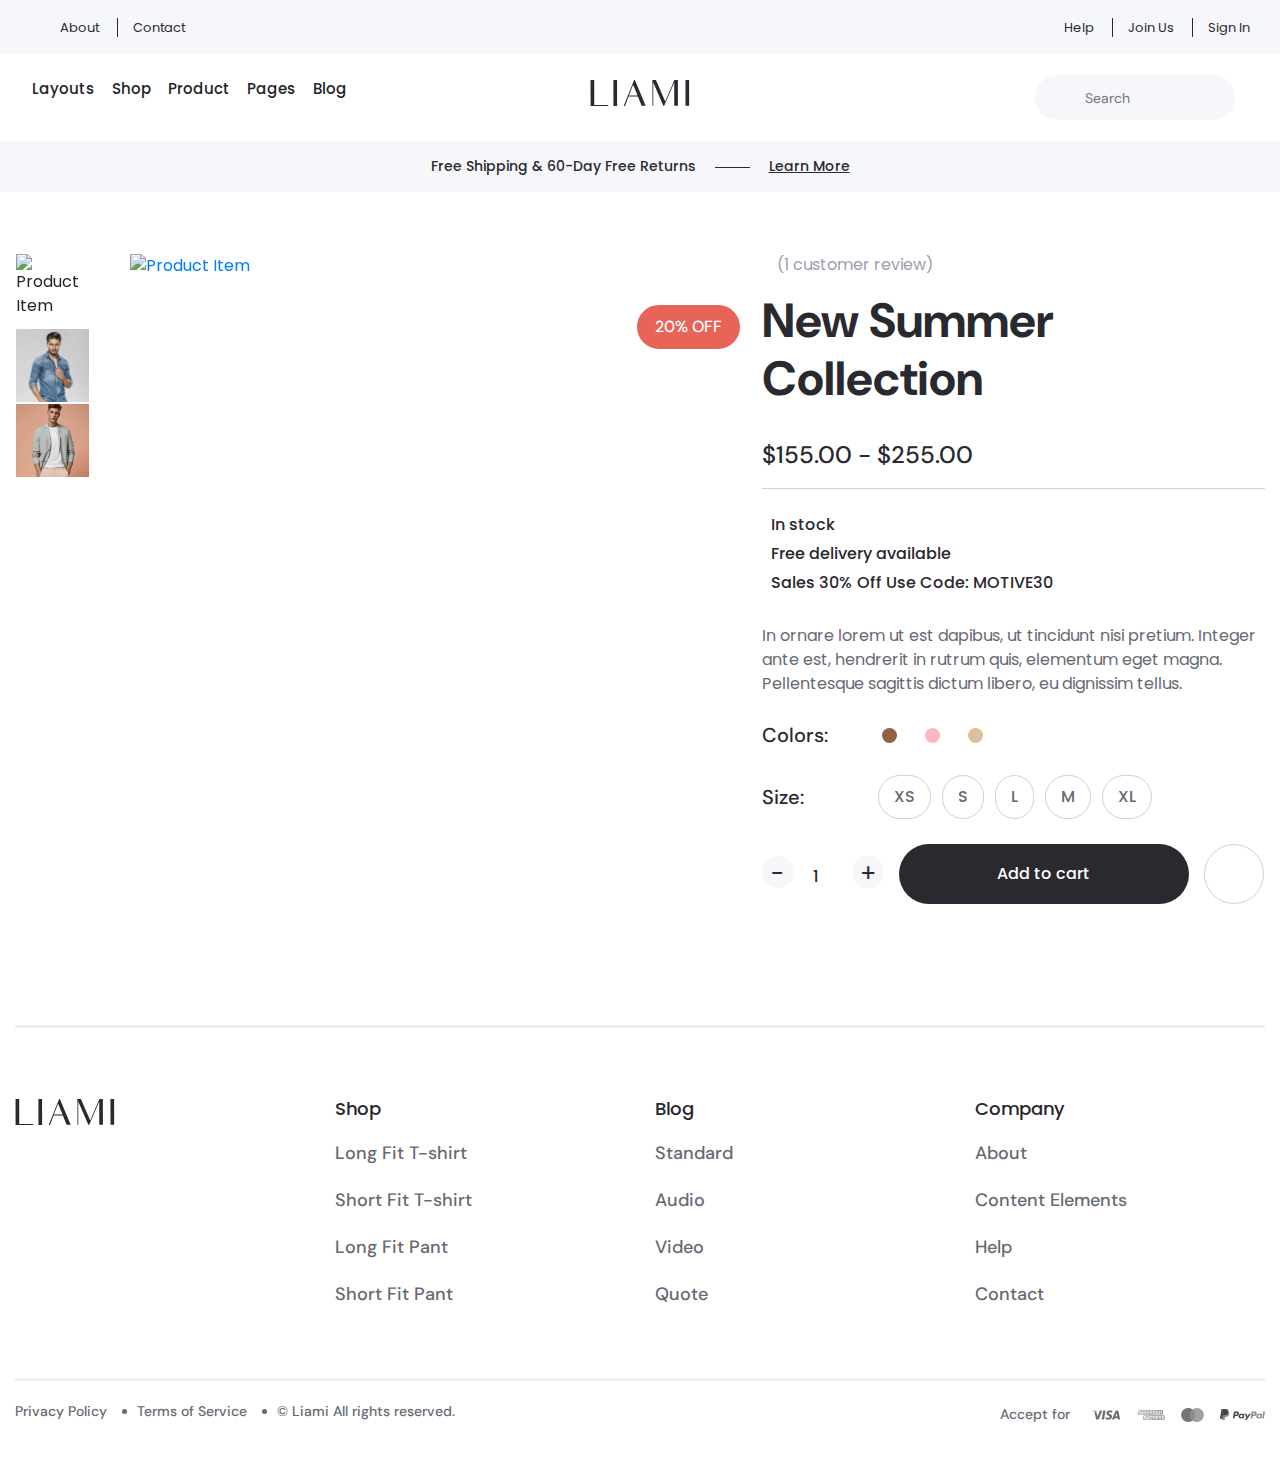
==== item.html @ 6f1a8e91 "item slider" ====
<!DOCTYPE html>
<html lang="en">

<head>
    <meta charset="UTF-8">
    <meta name="viewport" content="width=device-width, initial-scale=1.0">
    <title>LIAMI - Single Product</title>

    <!-- Google Fonts -->
    <link rel="preconnect" href="https://fonts.googleapis.com">
    <link rel="preconnect" href="https://fonts.gstatic.com" crossorigin>
    <link
        href="https://fonts.googleapis.com/css2?family=DM+Sans:ital,opsz,wght@0,9..40,100..1000;1,9..40,100..1000&family=Poppins:ital,wght@0,100;0,200;0,300;0,400;0,500;0,600;0,700;0,800;0,900;1,100;1,200;1,300;1,400;1,500;1,600;1,700;1,800;1,900&display=swap"
        rel="stylesheet">

    <!-- Font Awesome -->
    <link rel="stylesheet" href="https://cdnjs.cloudflare.com/ajax/libs/font-awesome/6.5.2/css/all.min.css"
        integrity="sha512-SnH5WK+bZxgPHs44uWIX+LLJAJ9/2PkPKZ5QiAj6Ta86w+fsb2TkcmfRyVX3pBnMFcV7oQPJkl9QevSCWr3W6A=="
        crossorigin="anonymous" referrerpolicy="no-referrer" />

    <!-- Bootstrap CSS -->
    <link rel="stylesheet" href="./assets/css/vendor/bootstrap.min.css">

    <!-- Slick Slider -->
    <link rel="stylesheet" href="./assets/css/vendor/slick.css">
    <link rel="stylesheet" href="./assets/css/vendor/slick-theme.css">

    <!-- Main StyleSheet -->
    <link rel="stylesheet" href="./assets/css/style.css">

    <!-- Responsive CSS -->
    <link rel="stylesheet" href="./assets/css/responsive.css">
</head>

<body>

    <!-- Header - section started -->
    <div class="header">
        <div class="header-topbar">
            <div class="container">
                <div class="row">

                    <!-- Social links and Webpage/section links -->
                    <div class="col-lg-6">
                        <div class="header-topbar-left">
                            <span class="social-media">
                                <a href="#">
                                    <i class="fa-brands fa-facebook-f"></i>
                                </a>
                            </span>

                            <span class="social-media">
                                <a href="#">
                                    <i class="fa-brands fa-instagram"></i>
                                </a>
                            </span>

                            <span class="social-media">
                                <a href="#">
                                    <i class="fa-brands fa-twitter"></i>
                                </a>
                            </span>

                            <span class="text-link">
                                <a href="#">
                                    About
                                </a>
                            </span>

                            <span class="text-link">
                                <a href="#">
                                    Contact
                                </a>
                            </span>
                        </div>
                    </div>

                    <!-- Webpage/section links -->
                    <div class="col-lg-6">
                        <div class="header-topbar-right">
                            <span class="text-link">
                                <a href="#">
                                    Help
                                </a>
                            </span>

                            <span class="text-link">
                                <a href="#">
                                    Join Us
                                </a>
                            </span>

                            <span class="text-link">
                                <a href="#">
                                    Sign In
                                </a>
                            </span>
                        </div>
                    </div>

                </div>
            </div>
        </div>

        <div class="header-navbar">
            <div class="container">
                <div class="row">

                    <!-- Navigation menues -->
                    <div class="col-lg-5">
                        <div class="header-navbar-menues">
                            <ul>
                                <li>
                                    <span class="cart-list-toggle-btn">
                                        <i class="fa-solid fa-bars"></i>
                                    </span>
                                </li>

                                <li>
                                    Layouts
                                    <i class="fa-solid fa-angle-down"></i>
                                </li>

                                <li>
                                    Shop
                                    <i class="fa-solid fa-angle-down"></i>
                                </li>

                                <li>
                                    Product
                                    <i class="fa-solid fa-angle-down"></i>
                                </li>

                                <li>
                                    Pages
                                    <i class="fa-solid fa-angle-down"></i>
                                </li>

                                <li>
                                    Blog
                                    <i class="fa-solid fa-angle-down"></i>
                                </li>
                            </ul>
                        </div>
                    </div>

                    <!-- Site logo -->
                    <div class="col-lg-2">
                        <div class="header-logo">
                            <a href="#">
                                <img src="./assets/images/logo.svg" alt="Liami">
                            </a>
                        </div>
                    </div>

                    <!-- Search box, wishlist and cart -->
                    <div class="col-lg-5">
                        <div class="header-navbar-right">
                            <form action="" class="header-search">
                                <button>
                                    <i class="fa-solid fa-magnifying-glass"></i>
                                </button>

                                <input type="search" placeholder="Search">
                            </form>

                            <ul class="wishlist-and-cart d-flex flex-wrap align-items-center mb-0 list-unstyled">
                                <li>
                                    <a href="javascript:void(0);" class="wishlist">
                                        <i class="fa-regular fa-heart"></i>
                                    </a>
                                </li>

                                <li>
                                    <a href="javascript:void(0);" class="cart">
                                        <i class="fa-solid fa-bag-shopping"></i>
                                    </a>
                                </li>
                            </ul>
                        </div>
                    </div>

                </div>
            </div>







        </div>

        <div class="header-bottombar text-center w-100">
            <div class="container">

                <!-- Shipping info and details button -->
                <p>
                    Free Shipping & 60-Day Free Returns
                    <span class="space-bar"></span>
                    <a href="javascript:void(0)">
                        Learn More
                    </a>
                </p>

            </div>
        </div>
    </div>
    <!-- Header - section ended -->

    <!-- Product details - section started -->
    <div class="product-item">
        <div class="container">
            <div class="row">

                <!-- Product item's images with slider system -->
                <div class="col-lg-7">
                    <div class="item-left-part">

                        <div class="product-item-slider">

                            <div class="item-slider-other-imgs">
                                <div class="slider-nav-imgs">
                                    <span>
                                        <img src="./assets/images/keagan-henmanjpg.jpg" alt="Product Item">
                                    </span>

                                    <span>
                                        <img src="./assets/images/product-img1-10.jpg" alt="Product Item">
                                    </span>

                                    <span>
                                        <img src="./assets/images/7.png" alt="Product Item">
                                    </span>

                                    <span>
                                        <img src="./assets/images/testi-img1-1.jpg" alt="Product Item">
                                    </span>

                                    <span>
                                        <img src="./assets/images/nimble-made.jpg" alt="Product Item">
                                    </span>
                                </div>
                            </div>

                            <div class="item-slider-main-img">
                                <div class="slider-main-imgs">
                                    <a href="#">
                                        <img src="./assets/images/keagan-henmanjpg.jpg" alt="Product Item">
                                    </a>

                                    <a href="#">
                                        <img src="./assets/images/product-img1-10.jpg" alt="Product Item">
                                    </a>

                                    <a href="#">
                                        <img src="./assets/images/7.png" alt="Product Item">
                                    </a>

                                    <a href="#">
                                        <img src="./assets/images/testi-img1-1.jpg" alt="Product Item">
                                    </a>

                                    <a href="#">
                                        <img src="./assets/images/nimble-made.jpg" alt="Product Item">
                                    </a>
                                </div>
                            </div>

                        </div>

                        <span class="item-sale">
                            20% OFF
                        </span>
                    </div>
                </div>

                <!-- Item's right part with other contents -->
                <div class="col-lg-5">
                    <div class="item-right-part">

                        <p class="item-reviews">
                            <span class="item-reviews-stars">
                                <i class="fa-solid fa-star"></i>
                                <i class="fa-solid fa-star"></i>
                                <i class="fa-solid fa-star"></i>
                                <i class="fa-solid fa-star"></i>
                                <i class="fa-solid fa-star"></i>
                            </span>

                            <a href="javascript:void(0);" class="item-reviews-text">
                                (1 customer review)
                            </a>
                        </p>

                        <h1 class="item-title">
                            New Summer Collection
                        </h1>

                        <p class="item-price">
                            $155.00 - $255.00
                        </p>

                        <ul class="item-features">
                            <li>
                                <i class="fa-solid fa-check"></i>
                                In stock
                            </li>

                            <li>
                                <i class="fa-solid fa-check"></i>
                                Free delivery available
                            </li>

                            <li>
                                <i class="fa-solid fa-check"></i>
                                Sales 30% Off Use Code: MOTIVE30
                            </li>
                        </ul>

                        <p class="item-description">
                            In ornare lorem ut est dapibus, ut tincidunt nisi pretium. Integer ante est, hendrerit in
                            rutrum quis, elementum eget magna. Pellentesque sagittis dictum libero, eu dignissim tellus.
                        </p>

                        <div class="item-color">
                            <span>Colors:</span>
                            <a href="javascript:void(0);" class="color"></a>
                            <a href="javascript:void(0);" class="color"></a>
                            <a href="javascript:void(0);" class="color"></a>
                        </div>

                        <p class="item-size">
                            <span>Size:</span>
                            <a href="javascript:void(0);">XS</a>
                            <a href="javascript:void(0);">S</a>
                            <a href="javascript:void(0);">L</a>
                            <a href="javascript:void(0);">M</a>
                            <a href="javascript:void(0);">XL</a>
                        </p>

                        <div class="item-bottom">
                            <span class="item-qty">
                                <button class="item-quantity-decreament">-</button>
                                <input type="number" class="item-qty-no" value="1" readonly>
                                <button class="item-quantity-increament">+</button>
                            </span>

                            <a href="javascript:void(0);" class="item-add-to-cart">
                                Add to cart
                                <span></span>
                                <span></span>
                                <span></span>
                                <span></span>
                            </a>

                            <a href="#" class="item-wishlist">
                                <i class="fa-regular fa-heart"></i>
                            </a>
                        </div>

                    </div>
                </div>

            </div>
        </div>
    </div>
    <!-- Product details - section ended -->




    <!-- Footer - section started -->
    <div class="footer">
        <div class="container">

            <!-- Footer's logo and necessary links portion -->
            <div class="footer-top">
                <div class="row">

                    <!-- Logo and social links -->
                    <div class="col-lg-3">
                        <div class="footer-top-widget">
                            <img src="./assets/images/logo.svg" alt="Liami">

                            <div class="footer-social-links">
                                <span class="social-media">
                                    <a href="#">
                                        <i class="fa-brands fa-facebook-f"></i>
                                    </a>
                                </span>

                                <span class="social-media">
                                    <a href="#">
                                        <i class="fa-brands fa-instagram"></i>
                                    </a>
                                </span>

                                <span class="social-media">
                                    <a href="#">
                                        <i class="fa-brands fa-twitter"></i>
                                    </a>
                                </span>

                                <span class="social-media">
                                    <a href="#">
                                        <i class="fa-brands fa-youtube"></i>
                                    </a>
                                </span>

                                <span class="social-media">
                                    <a href="#">
                                        <i class="fa-brands fa-pinterest-p"></i>
                                    </a>
                                </span>
                            </div>
                        </div>
                    </div>

                    <div class="col-lg-3">
                        <div class="footer-top-widget w-100">
                            <h5>Shop</h5>
                            <ul>
                                <li><a href="#" title="">Long Fit T-shirt</a></li>
                                <li><a href="#" title="">Short Fit T-shirt</a></li>
                                <li><a href="#" title="">Long Fit Pant</a></li>
                                <li><a href="#" title="">Short Fit Pant</a></li>
                            </ul>
                        </div>
                    </div>

                    <div class="col-lg-3">
                        <div class="footer-top-widget w-100">
                            <h5>Blog</h5>
                            <ul>
                                <li><a href="#" title="">Standard</a></li>
                                <li><a href="#" title="">Audio</a></li>
                                <li><a href="#" title="">Video</a></li>
                                <li><a href="#" title="">Quote</a></li>
                            </ul>
                        </div>
                    </div>

                    <div class="col-lg-3">
                        <div class="footer-top-widget w-100">
                            <h5>Company</h5>
                            <ul>
                                <li><a href="#" title="">About</a></li>
                                <li><a href="#" title="">Content Elements</a></li>
                                <li><a href="#" title="">Help</a></li>
                                <li><a href="#" title="">Contact</a></li>
                            </ul>
                        </div>
                    </div>

                </div>
            </div>

            <!-- Footer's copyright, links and payment portion -->
            <div class="footer-bottom">
                <div class="row">

                    <div class="col-lg-6">
                        <div class="footer-bottom-links">
                            <ul>
                                <li>
                                    <a href="#">
                                        Privacy Policy
                                    </a>
                                </li>

                                <li>
                                    <a href="#">
                                        Terms of Service
                                    </a>
                                </li>

                                <li>
                                    © Liami All rights reserved.
                                </li>
                            </ul>
                        </div>
                    </div>

                    <div class="col-lg-6">
                        <div class="footer-bottom-payment">
                            <span>Accept for</span>
                            <img src="./assets/images/payment-opt-img.png" alt="Payment Methods">
                        </div>
                    </div>

                </div>
            </div>

        </div>
    </div>
    <!-- Footer - section ended -->




    <!-- ======= All JavaScript links here ======= -->
    <!-- jQuery -->
    <script src="./assets/js/vendor/jquery-3.7.1.min.js"></script>

    <!-- Bootstrap -->
    <!-- <script src="./assets/js/vendor/bootstrap.min.js"></script> -->

    <!-- Slick slider's -->
    <script src="./assets/js/vendor/slick.min.js"></script>

    <!-- Custom -->
    <script src="./assets/js/custom.js"></script>


</body>

</html>
---- assets/css/style.css ----
* {
  padding: 0;
  margin: 0;
  outline: none;
  box-sizing: border-box;
}

@font-face {
  font-family: "Lufga";
  src: url("../fonts/lufga/LufgaSemiBold.ttf") format("truetype");
  font-weight: 600;
}
@font-face {
  font-family: "Lufga";
  src: url("../fonts/lufga/LufgaMedium.ttf") format("truetype");
  font-weight: 500;
}
@font-face {
  font-family: "Lufga";
  src: url("../fonts/lufga/LufgaRegular.ttf") format("truetype");
  font-weight: 400;
}
:root {
  --color1: #292930;
  --color2: #999fae;
  --color3: #656973;
  --color4: #e76458;
  --color5: #f6f7fb;
  --color6: #906145;
  --color7: #fab8c4;
  --color8: #dfbf9b;
  --color9: #fee9ec;
  --color10: #faf8fb;
  --color11: #27272e;
  --color12: #cbd3d9;
  --color13: #f2d790;
  --color14: #ebf9ff;
  --color15: #e6ffec;
  --color16: #fff5ee;
  --color17: #ffeded;
  --color18: #1ba2db;
  --color19: #3eb75e;
  --color20: #ff8f3c;
  --color21: #ff0003;
  --color22: #eaeef1;
  --black: #000000;
  --white: #ffffff;
  --behance: #131418;
  --facebook: #3b5999;
  --twitter: #55acee;
  --linkedin: #0077b5;
  --skype: #00aff0;
  --vimeo: #1ab7ea;
  --yahoo: #410093;
  --instagram: #e4405f;
  --dribbble: #ea4c89;
  --flickr: #ff0084;
  --pinterest: #bd081c;
  --youtube: #cd201f;
  --reddit: #ff5700;
  --rss: #f26522;
  --whatsapp: #25d366;
  --medium: #02b875;
  --transition: all 0.2s cubic-bezier(0.19, 0.68, 0.49, 1.21);
  --transition2: all 0.35s cubic-bezier(0.38, 3, 0.57, 1.6);
  --transition3: all 0.3s linear;
  --curve3: 3px;
  --curve5: 5px;
  --curve10: 10px;
  --curve15: 0.9375rem;
  --curve20: 1.25rem;
  --Poppins: Poppins;
  --DM-Sans: DM Sans;
  --font-family-title: "Lufga", sans-serif;
  --title: #000;
}

body {
  font-family: "Poppins", sans-serif;
}

.container {
  max-width: 1325px;
  width: 100%;
  margin: o auto;
}
.container ul li {
  padding: 0;
  margin: 0;
  list-style-type: none;
}
.container a {
  text-decoration: none;
  transition: all 0.5s;
}

.header .header-topbar {
  background-color: #f6f7fb;
  padding: 15px 0;
}
.header .header-topbar span > a {
  color: #292930;
  transition: all linear 0.2s;
  -webkit-transition: all linear 0.2s;
  -moz-transition: all linear 0.2s;
  -ms-transition: all linear 0.2s;
  -o-transition: all linear 0.2s;
  padding: 0 15px;
}
.header .header-topbar span > a:hover {
  color: #e76458;
}
.header .header-topbar span.text-link {
  font-size: 13px;
}
.header .header-topbar .header-topbar-left span a:first-child {
  padding-left: 0;
}
.header .header-topbar .header-topbar-left span:last-child {
  border-left: 1px solid #292930;
  padding-left: 15px;
}
.header .header-topbar .header-topbar-left span.social-media i {
  font-size: 15px;
}
.header .header-topbar .header-topbar-right {
  text-align: right;
}
.header .header-topbar .header-topbar-right span.text-link {
  border-right: 1px solid #292930;
}
.header .header-topbar .header-topbar-right span.text-link:last-child {
  border: none;
}
.header .header-topbar .header-topbar-right span.text-link a {
  padding: 0 15px;
}
.header .header-navbar {
  padding: 1.3125rem 0;
}
.header .header-navbar .row {
  align-items: center;
}
.header .header-navbar .header-navbar-menues ul {
  display: flex;
  align-items: center;
  gap: 17px;
}
.header .header-navbar .header-navbar-menues ul li {
  font-weight: 500;
  font-size: 15px;
}
.header .header-navbar .header-navbar-menues ul li span.cart-list-toggle-btn {
  font-size: 24px;
}
.header .header-navbar .header-logo {
  text-align: center;
}
.header .header-navbar .header-logo img {
  margin-top: -10px;
}
.header .header-navbar .header-navbar-right {
  text-align: right;
  display: flex;
  align-items: center;
  justify-content: end;
}
.header .header-navbar .header-navbar-right form.header-search {
  position: relative;
}
.header .header-navbar .header-navbar-right form.header-search button {
  position: absolute;
  left: 0;
  top: 0;
  bottom: 0;
  background-color: transparent;
  font-size: 1.125rem;
  font-weight: 700;
  width: 3.125rem;
  border: none;
  cursor: pointer;
  outline: none;
}
.header .header-navbar .header-navbar-right form.header-search input {
  height: 2.8125rem;
  width: 12.5rem;
  background-color: var(--color5);
  border-radius: 50rem;
  font-size: 14px;
  font-family: var(--DM-Sans);
  color: var(--color2);
  padding: 0 1.875rem 0 3.125rem;
  border: none;
  transition: all linear 0.2s;
  -webkit-transition: all linear 0.2s;
  -moz-transition: all linear 0.2s;
  -ms-transition: all linear 0.2s;
  -o-transition: all linear 0.2s;
}
.header .header-navbar .header-navbar-right form.header-search:hover input {
  width: 15rem;
}
.header .header-navbar .header-navbar-right ul.wishlist-and-cart {
  gap: 15px;
  padding-left: 15px;
}
.header .header-navbar .header-navbar-right ul.wishlist-and-cart li a {
  font-size: 20px;
  color: var(--color1);
}
.header .header-bottombar {
  background-color: var(--color5);
  padding: 15px 0;
}
.header .header-bottombar p {
  margin: 0;
  font-size: 14px;
  font-weight: 500;
  color: var(--color1);
}
.header .header-bottombar p span.space-bar {
  width: 2.1875rem;
  height: 1px;
  background-color: var(--color1);
  display: inline-block;
  vertical-align: middle;
  margin: 0 0.9375rem;
}
.header .header-bottombar p a {
  text-decoration: underline;
  color: inherit;
}

.home-hero {
  padding: 25px 0;
}
.home-hero .hero-item {
  height: 700px;
  position: relative;
}
.home-hero .hero-item img {
  height: 100%;
  width: 100%;
  -o-object-fit: cover;
     object-fit: cover;
}
.home-hero .hero-item .hero-item-info {
  position: absolute;
  top: 50%;
  left: 10%;
}
.home-hero .hero-item .hero-item-info h5.hero-subtitle {
  font-size: 1.25rem;
  font-weight: 500;
}
.home-hero .hero-item .hero-item-info h1.hero-title {
  font-size: 3rem;
  font-family: var(--DM-Sans);
  font-weight: 700;
  margin: 15px 0 29px 0;
}
.home-hero .hero-item .hero-item-info a.hero-btn {
  border: 1px solid var(--color1);
  position: relative;
  display: inline-block;
  color: var(--white);
  border-radius: 50rem;
  font-weight: 500;
  overflow: hidden;
  z-index: 1;
  padding: 1.0625rem 2.5rem;
  font-size: 1rem;
  background-color: var(--color1);
  cursor: pointer;
}
.home-hero .hero-item .hero-item-info a.hero-btn:hover {
  border: 1px solid var(--color4);
  color: #fff;
}
.home-hero .hero-item .hero-item-info a.hero-btn:hover span {
  transform: translateY(-25px) scale(2);
  -webkit-transform: translateY(-25px) scale(2);
  -moz-transform: translateY(-25px) scale(2);
  -ms-transform: translateY(-25px) scale(2);
  -o-transform: translateY(-25px) scale(2);
}
.home-hero .hero-item .hero-item-info a.hero-btn span {
  display: block;
  position: absolute;
  width: 25%;
  height: 100%;
  background-color: var(--color4);
  transform: translateY(150%);
  border-radius: 50%;
  left: calc((var(--n) - 1) * 25%);
  transition: 0.4s;
  transition-delay: calc((var(--n) - 1) * 0.1s);
  z-index: -1;
}
.home-hero .hero-item .hero-item-info a.hero-btn span:nth-of-type(1) {
  --n: 1 ;
}
.home-hero .hero-item .hero-item-info a.hero-btn span:nth-of-type(2) {
  --n: 2;
}
.home-hero .hero-item .hero-item-info a.hero-btn span:nth-of-type(3) {
  --n: 3 ;
}
.home-hero .hero-item .hero-item-info a.hero-btn span:nth-of-type(4) {
  --n: 4 ;
}
.home-hero .hero-item-1 h5.hero-subtitle {
  color: var(--color4);
}
.home-hero .hero-item-1 h1.hero-title {
  color: var(--color20);
}
.home-hero .hero-item-2 h5.hero-subtitle {
  color: var(--white);
}
.home-hero .hero-item-2 h1.hero-title {
  color: var(--white);
}

.collections .collection-item {
  height: 501px;
}
.collections .collection-item img {
  height: 100%;
  width: 100%;
  -o-object-fit: cover;
     object-fit: cover;
}
.collections .collection-item .collection-item-info {
  position: absolute;
  bottom: 0;
  left: 0;
  right: 0;
  z-index: 1;
  padding: 2rem 3rem;
}
.collections .collection-item .collection-item-info h3 {
  font-size: 3rem;
  color: var(--white);
  font-family: var(--DM-Sans);
  font-weight: 700;
}
.collections .collection-item .collection-item-info a.collection-item-btn {
  color: var(--white);
  font-family: var(--Poppins);
  display: inline-block;
  font-size: 1rem;
  padding-left: 3rem;
  position: relative;
  transition: var(--transition2);
}
.collections .collection-item .collection-item-info a.collection-item-btn::before {
  content: "";
  width: 2.125rem;
  height: 1px;
  background-color: var(--white);
  position: absolute;
  top: 50%;
  left: 0;
  margin-top: -0.5px;
}
.collections .collection-item .collection-item-info a.collection-item-btn:hover {
  padding-left: 2.25rem;
}
.collections .collection-item .collection-item-info a.collection-item-btn:hover::before {
  width: 1.75rem;
}

.sponsors {
  margin: 100px 0;
  background-color: var(--color5);
  padding: 5rem 0;
}
.sponsors .sponsors-imgs {
  display: grid;
  grid-template-columns: repeat(5, 1fr);
  justify-content: center;
}
.sponsors .sponsors-imgs a.sponsor-img {
  display: block;
}
.sponsors .sponsors-imgs a.sponsor-img img {
  width: 100%;
  transition: var(--transition3);
}
.sponsors .sponsors-imgs a.sponsor-img:hover img {
  filter: invert(0.4);
}

.blog .blog-header h6.blog-subtitle {
  color: var(--color4);
  font-size: 1.25rem;
  font-weight: 500;
}
.blog .blog-header h2.blog-title {
  font-size: 3rem;
  color: var(--color1);
  font-family: var(--DM-Sans);
  font-weight: 700;
  margin: 15px 0 29px 0;
}
.blog .blog-header .blog-btn a {
  border: 1px solid var(--color1);
  position: relative;
  display: inline-block;
  color: var(--color1);
  border-radius: 50rem;
  font-weight: 500;
  overflow: hidden;
  z-index: 1;
  padding: 1.0625rem 2.5rem;
  font-size: 1rem;
  background-color: transparent;
  cursor: pointer;
}
.blog .blog-header .blog-btn a:hover {
  border: 1px solid var(--color4);
  color: #fff;
}
.blog .blog-header .blog-btn a:hover span {
  transform: translateY(-25px) scale(2);
  -webkit-transform: translateY(-25px) scale(2);
  -moz-transform: translateY(-25px) scale(2);
  -ms-transform: translateY(-25px) scale(2);
  -o-transform: translateY(-25px) scale(2);
}
.blog .blog-header .blog-btn a span {
  display: block;
  position: absolute;
  width: 25%;
  height: 100%;
  background-color: var(--color4);
  transform: translateY(150%);
  border-radius: 50%;
  left: calc((var(--n) - 1) * 25%);
  transition: 0.4s;
  transition-delay: calc((var(--n) - 1) * 0.1s);
  z-index: -1;
}
.blog .blog-header .blog-btn a span:nth-of-type(1) {
  --n: 1 ;
}
.blog .blog-header .blog-btn a span:nth-of-type(2) {
  --n: 2;
}
.blog .blog-header .blog-btn a span:nth-of-type(3) {
  --n: 3 ;
}
.blog .blog-header .blog-btn a span:nth-of-type(4) {
  --n: 4 ;
}

.newsletter {
  padding-bottom: 115px;
}
.newsletter .newsletter-wrap {
  padding: 5.625rem 6.25rem 6.25rem;
  background-image: url("../images/newsletter-mockup.png");
  background-size: contain;
  background-repeat: no-repeat;
  background-position: right bottom;
  border-radius: 2.5rem;
  background-color: var(--color5);
}
.newsletter .newsletter-wrap h6.newsletter-subtitle {
  color: var(--color4);
  font-size: 1.25rem;
  font-weight: 500;
}
.newsletter .newsletter-wrap h2.newsletter-title {
  font-size: 3rem;
  color: var(--color1);
  font-family: var(--DM-Sans);
  font-weight: 700;
  margin: 15px 0 29px 0;
}
.newsletter .newsletter-wrap form.newsletter-form {
  display: flex;
  align-items: center;
  gap: 25px;
}
.newsletter .newsletter-wrap form.newsletter-form .newsletter-form-input {
  background-color: #fff;
  padding: 15px 25px;
  border-radius: 55px;
  -webkit-border-radius: 55px;
  -moz-border-radius: 55px;
  -ms-border-radius: 55px;
  -o-border-radius: 55px;
}
.newsletter .newsletter-wrap form.newsletter-form .newsletter-form-input i {
  color: var(--color1);
  font-size: 17px;
  margin-right: 0.55rem;
}
.newsletter .newsletter-wrap form.newsletter-form .newsletter-form-input input {
  border: none;
}
.newsletter .newsletter-wrap form.newsletter-form .newsletter-form-btn button {
  border: 1px solid transparent;
  position: relative;
  display: inline-block;
  color: var(--white);
  border-radius: 50rem;
  font-size: 1rem;
  font-weight: 500;
  margin-bottom: -6px;
  overflow: hidden;
  padding: 1.0625rem 2.5rem;
  text-align: center;
  z-index: 1;
  padding: 15px 1.875rem;
  font-size: 0.9375rem;
  border-color: var(--color1);
  background-color: var(--color1);
  cursor: pointer;
}
.newsletter .newsletter-wrap form.newsletter-form .newsletter-form-btn button:hover {
  border: 1px solid var(--color4);
}
.newsletter .newsletter-wrap form.newsletter-form .newsletter-form-btn button:hover span {
  transform: translateY(-25px) scale(2);
  -webkit-transform: translateY(-25px) scale(2);
  -moz-transform: translateY(-25px) scale(2);
  -ms-transform: translateY(-25px) scale(2);
  -o-transform: translateY(-25px) scale(2);
}
.newsletter .newsletter-wrap form.newsletter-form .newsletter-form-btn button span {
  display: block;
  position: absolute;
  width: 25%;
  height: 100%;
  background-color: var(--color4);
  transform: translateY(150%);
  border-radius: 50%;
  left: calc((var(--n) - 1) * 25%);
  transition: 0.4s;
  transition-delay: calc((var(--n) - 1) * 0.1s);
  z-index: -1;
}
.newsletter .newsletter-wrap form.newsletter-form .newsletter-form-btn button span:nth-of-type(1) {
  --n: 1 ;
}
.newsletter .newsletter-wrap form.newsletter-form .newsletter-form-btn button span:nth-of-type(2) {
  --n: 2;
}
.newsletter .newsletter-wrap form.newsletter-form .newsletter-form-btn button span:nth-of-type(3) {
  --n: 3 ;
}
.newsletter .newsletter-wrap form.newsletter-form .newsletter-form-btn button span:nth-of-type(4) {
  --n: 4 ;
}

.products-hero {
  position: relative;
  background: url("../images/nimble-made.jpg") no-repeat;
  background-position: center;
  background-size: cover;
}
.products-hero::before {
  content: "";
  position: absolute;
  top: 0;
  left: 0;
  width: 100%;
  height: 100%;
  background-color: rgba(0, 0, 0, 0.5);
  z-index: 1;
}
.products-hero .hero-wrapper {
  position: relative;
  z-index: 2;
  padding: 99px 0;
}
.products-hero .hero-wrapper h1 {
  font-size: 2.5rem;
  margin-bottom: 10px;
  line-height: 1.3;
  color: #FFF;
  text-transform: capitalize;
  margin: 0;
}
.products-hero .hero-wrapper p.hero-breadcrumb {
  padding: 0;
  margin: 0;
  font-size: 16px;
  font-weight: 500;
  text-transform: capitalize;
  color: #FFF;
  display: flex;
  align-items: center;
  justify-content: center;
}
.products-hero .hero-wrapper p.hero-breadcrumb a {
  color: #fff;
}
.products-hero .hero-wrapper p.hero-breadcrumb a:hover {
  color: var(--color4);
}
.products-hero .hero-wrapper p.hero-breadcrumb span {
  font-size: 27px;
  padding: 3px 9px 0 9px;
}

.products-slider-wrapper {
  padding: 115px 0;
}
.products-slider-wrapper .products-slider-items {
  display: grid;
  grid-template-columns: repeat(3, 1fr);
  gap: 25px 30px;
}
.products-slider-wrapper .products-slider-items .slider-item .slider-item-top {
  height: 535px;
  position: relative;
  overflow: hidden;
  border-radius: 20px;
  -webkit-border-radius: 20px;
  -moz-border-radius: 20px;
  -ms-border-radius: 20px;
  -o-border-radius: 20px;
  transition: all 0.2s;
}
.products-slider-wrapper .products-slider-items .slider-item .slider-item-top img {
  height: 100%;
  width: 100%;
  -o-object-fit: cover;
     object-fit: cover;
  border-radius: inherit;
  -webkit-border-radius: inherit;
  -moz-border-radius: inherit;
  -ms-border-radius: inherit;
  -o-border-radius: inherit;
  transition: var(--transition3);
  -webkit-transition: var(--transition3);
  -moz-transition: var(--transition3);
  -ms-transition: var(--transition3);
  -o-transition: var(--transition3);
}
.products-slider-wrapper .products-slider-items .slider-item .slider-item-top .slider-item-meta {
  position: absolute;
  top: 0;
  left: 0;
  width: 100%;
  padding: 15px;
  display: flex;
  justify-content: space-between;
  align-items: flex-start;
}
.products-slider-wrapper .products-slider-items .slider-item .slider-item-top .slider-item-meta span.slider-item-offer {
  padding: 5px 15px;
  background-color: white;
  color: var(--title);
  font-family: var(--font-family-title);
  font-size: 12px;
  min-width: 22px;
  min-height: 22px;
  line-height: 18px;
  text-transform: uppercase;
  text-align: center;
  font-weight: 600;
  border-radius: 30px;
  transition: 0.5s;
}
.products-slider-wrapper .products-slider-items .slider-item .slider-item-top .slider-item-meta span.slider-item-wishlist-and-cart > span {
  width: 45px;
  min-width: 45px;
  height: 45px;
  display: block;
  text-align: center;
  background: rgba(0, 0, 0, 0.3);
  border: 0;
  line-height: 45px;
  border-radius: 32px;
  margin-bottom: 5px;
  box-shadow: 0px 15px 15px 0px rgba(0, 0, 0, 0.05);
  cursor: pointer;
  position: relative;
  overflow: hidden;
}
.products-slider-wrapper .products-slider-items .slider-item .slider-item-top .slider-item-meta span.slider-item-wishlist-and-cart > span::before {
  content: "";
  position: absolute;
  top: 0;
  left: 0;
  width: 100%;
  height: 100%;
  z-index: 1;
  transition: all 0.5s;
  opacity: 0.8;
  visibility: hidden;
  transform: translate(-105%, 0);
  border-right-width: 2px;
  border-right-style: solid;
  border-right-color: white;
  background-color: rgba(255, 255, 255, 0.5);
}
.products-slider-wrapper .products-slider-items .slider-item .slider-item-top .slider-item-meta span.slider-item-wishlist-and-cart > span:hover::before {
  opacity: 0;
  transform: translate(0, 0);
  visibility: visible;
}
.products-slider-wrapper .products-slider-items .slider-item .slider-item-top .slider-item-meta span.slider-item-wishlist-and-cart > span i {
  color: #fff;
}
.products-slider-wrapper .products-slider-items .slider-item .slider-item-top a.slider-item-btn {
  font-family: "Lufga", sans-serif;
  color: #fff5ee;
  font-weight: 600;
  padding: 12px 30px;
  font-size: 14px;
  position: absolute;
  bottom: -60px;
  border: 4px solid #fffaf3;
  left: 50%;
  white-space: nowrap;
  transform: translateX(-50%);
  -webkit-transform: translateX(-50%);
  -moz-transform: translateX(-50%);
  -ms-transform: translateX(-50%);
  -o-transform: translateX(-50%);
  border-radius: 45px;
  -webkit-border-radius: 45px;
  -moz-border-radius: 45px;
  -ms-border-radius: 45px;
  -o-border-radius: 45px;
  overflow: hidden;
  background-color: #131418;
}
.products-slider-wrapper .products-slider-items .slider-item .slider-item-top a.slider-item-btn::before {
  content: "";
  position: absolute;
  top: 0;
  left: 0;
  width: 100%;
  height: 100%;
  z-index: 1;
  transition: all 0.5s;
  opacity: 0.8;
  transform: translate(-105%, 0);
  border-right-width: 2px;
  border-right-style: solid;
  border-right-color: white;
  background-color: rgba(255, 255, 255, 0.5);
}
.products-slider-wrapper .products-slider-items .slider-item .slider-item-top a.slider-item-btn:hover {
  background-color: #CC0D39;
}
.products-slider-wrapper .products-slider-items .slider-item .slider-item-top a.slider-item-btn:hover::before {
  opacity: 0;
  transform: translate(0, 0);
}
.products-slider-wrapper .products-slider-items .slider-item .slider-item-top:hover img {
  transform: translateY(-15px);
  -webkit-transform: translateY(-15px);
  -moz-transform: translateY(-15px);
  -ms-transform: translateY(-15px);
  -o-transform: translateY(-15px);
}
.products-slider-wrapper .products-slider-items .slider-item .slider-item-top:hover a.slider-item-btn {
  bottom: -4px;
}
.products-slider-wrapper .products-slider-items .slider-item .silder-item-bottom {
  display: flex;
  align-items: center;
  justify-content: space-between;
  gap: 15px;
  padding: 23px 0;
}
.products-slider-wrapper .products-slider-items .slider-item .silder-item-bottom a.item-title h3 {
  margin: 0;
  font-family: "Lufga", sans-serif;
  font-weight: 600;
  color: var(--title);
  line-height: 1.4;
  font-size: 1.125rem;
  transition: var(--transition3);
  -webkit-transition: var(--transition3);
  -moz-transition: var(--transition3);
  -ms-transition: var(--transition3);
  -o-transition: var(--transition3);
}
.products-slider-wrapper .products-slider-items .slider-item .silder-item-bottom a.item-title:hover h3 {
  color: var(--instagram);
}
.products-slider-wrapper .products-slider-items .slider-item .silder-item-bottom p.item-price {
  margin: 0;
  font-family: "Lufga", sans-serif;
  font-weight: 600;
  color: var(--title);
  line-height: 1.4;
  font-size: 1.125rem;
}

.product-item {
  padding: 61px 0 121px 0;
}
.product-item .item-left-part {
  position: relative;
  margin-right: 35px;
}
.product-item .item-left-part .product-item-slider {
  display: flex;
  justify-content: space-between;
  align-items: flex-start;
  gap: 25px;
}
.product-item .item-left-part .product-item-slider .item-slider-other-imgs .slider-nav-imgs span {
  height: 75px;
  width: 75px !important;
}
.product-item .item-left-part .product-item-slider .item-slider-other-imgs .slider-nav-imgs span img {
  height: 100%;
  width: 100%;
  -o-object-fit: cover;
     object-fit: cover;
}
.product-item .item-left-part .product-item-slider .item-slider-other-imgs .slick-vertical .slick-slide {
  cursor: pointer !important;
}
.product-item .item-left-part .product-item-slider .item-slider-main-img img {
  width: 100%;
  height: 600px;
  -o-object-fit: cover;
     object-fit: cover;
}
.product-item .item-left-part span.item-sale {
  position: absolute;
  right: -2.8125rem;
  top: 3.125rem;
  z-index: 1;
  color: var(--white);
  border: 2px solid var(--white);
  font-size: 1rem;
  font-family: var(--DM-Sans);
  font-weight: 500;
  padding: 10px 1.1rem;
  background-color: var(--color4);
  border-radius: 50rem !important;
}
.product-item .item-right-part p.item-reviews {
  margin: 0;
}
.product-item .item-right-part p.item-reviews span.item-reviews-stars i {
  color: var(--color13);
}
.product-item .item-right-part p.item-reviews span.item-reviews-stars i:last-child {
  color: var(--color3);
}
.product-item .item-right-part p.item-reviews a.item-reviews-text {
  font-size: 1rem;
  color: var(--color2);
  margin-left: 0.9375rem;
  transition: var(--transition3);
  -webkit-transition: var(--transition3);
  -moz-transition: var(--transition3);
  -ms-transition: var(--transition3);
  -o-transition: var(--transition3);
}
.product-item .item-right-part p.item-reviews a.item-reviews-text:hover {
  color: var(--color4);
}
.product-item .item-right-part h1.item-title {
  margin: 0;
  color: var(--color1);
  font-family: var(--DM-Sans);
  font-weight: 700;
  font-size: 3rem;
  padding: 0.9375rem 55px 0 0;
}
.product-item .item-right-part p.item-price {
  margin: 30px 0 0 0;
  font-size: 1.5rem;
  font-family: var(--DM-Sans);
  font-weight: 500;
  color: var(--color1);
}
.product-item .item-right-part ul.item-features {
  padding-top: 1.5rem;
  margin-top: 0.9375rem;
  border-top: 1px solid var(--color12);
}
.product-item .item-right-part ul.item-features li {
  line-height: 1.5rem;
  font-size: 1rem;
  font-weight: 500;
  color: var(--color1);
  padding-bottom: 5px;
}
.product-item .item-right-part ul.item-features li i {
  color: #3eb75e;
  margin-right: 9px;
}
.product-item .item-right-part p.item-description {
  line-height: 1.5rem;
  font-size: 1rem;
  margin: 1.5rem 0;
  color: #656973;
}
.product-item .item-right-part .item-color {
  display: flex;
  align-items: center;
}
.product-item .item-right-part .item-color span {
  font-size: 1.25rem;
  font-family: var(--DM-Sans);
  color: var(--color1);
  font-weight: 500;
  min-width: 4.125rem;
  margin-right: 3.125rem;
}
.product-item .item-right-part .item-color a.color {
  height: 0.9375rem;
  width: 0.9375rem;
  border-radius: 50%;
  position: relative;
  display: inline-block;
  margin: 4px;
}
.product-item .item-right-part .item-color a.color::after {
  content: "";
  position: absolute;
  top: -4px;
  left: -4px;
  right: -4px;
  bottom: -4px;
  border: 1px solid var(--color1);
  border-radius: 50%;
  transform: scale(0.5);
  opacity: 0;
  transition: var(--transition);
  -webkit-transition: var(--transition);
  -moz-transition: var(--transition);
  -ms-transition: var(--transition);
  -o-transition: var(--transition);
}
.product-item .item-right-part .item-color a.color:hover::after {
  opacity: 1;
  transform: scale(1);
}
.product-item .item-right-part .item-color a.color:nth-of-type(1) {
  background-color: var(--color6);
}
.product-item .item-right-part .item-color a.color:nth-of-type(2) {
  background-color: var(--color7);
}
.product-item .item-right-part .item-color a.color:nth-of-type(3) {
  background-color: var(--color8);
}
.product-item .item-right-part .item-color a.color + a.color {
  margin-left: 1.5rem;
}
.product-item .item-right-part p.item-size {
  margin: 25px 0;
  display: flex;
  align-items: center;
}
.product-item .item-right-part p.item-size span {
  font-size: 1.25rem;
  font-family: var(--DM-Sans);
  color: var(--color1);
  font-weight: 500;
  min-width: 4.125rem;
  margin-right: 3.125rem;
}
.product-item .item-right-part p.item-size a {
  font-size: 1rem;
  font-weight: 500;
  color: var(--color3);
  border: 1px solid var(--color12);
  border-radius: 50rem;
  background-color: transparent;
  padding: 9px 0.9375em;
  transition: var(--transition3);
  -webkit-transition: var(--transition3);
  -moz-transition: var(--transition3);
  -ms-transition: var(--transition3);
  -o-transition: var(--transition3);
  -moz-border-radius: 50rem;
  -ms-border-radius: 50rem;
  -o-border-radius: 50rem;
}
.product-item .item-right-part p.item-size a:hover {
  border: 1px solid var(--color4);
  background-color: var(--color4);
  color: var(--white);
}
.product-item .item-right-part p.item-size a + a {
  margin-left: 11px;
}
.product-item .item-right-part .item-bottom {
  display: flex;
  align-items: center;
  gap: 15px;
}
.product-item .item-right-part .item-bottom span.item-qty button {
  padding: 0;
  background-color: var(--color5);
  border-radius: 50%;
  border: 0;
  color: var(--color1);
  height: 2rem;
  width: 2rem;
  font-size: 1.5rem;
  cursor: pointer;
}
.product-item .item-right-part .item-bottom span.item-qty input.item-qty-no {
  border-radius: 0 !important;
  width: 3.125rem;
  color: var(--color1);
  font-weight: 500;
  border: 0;
  background-color: transparent;
  height: 2rem;
  text-align: center;
}
.product-item .item-right-part .item-bottom a.item-add-to-cart {
  background-color: var(--color1);
  border: 1px solid transparent;
  position: relative;
  display: inline-block;
  color: var(--white);
  border-radius: 50rem;
  font-size: 1rem;
  font-weight: 500;
  overflow: hidden;
  padding: 1.0625rem 2.5rem;
  text-align: center;
  z-index: 1;
  min-width: 18.125rem;
  transition: var(--transition2);
  -webkit-transition: var(--transition2);
  -moz-transition: var(--transition2);
  -ms-transition: var(--transition2);
  -o-transition: var(--transition2);
}
.product-item .item-right-part .item-bottom a.item-add-to-cart:hover {
  border: 1px solid var(--color4);
}
.product-item .item-right-part .item-bottom a.item-add-to-cart:hover span {
  transform: translateY(-25px) scale(2);
  -webkit-transform: translateY(-25px) scale(2);
  -moz-transform: translateY(-25px) scale(2);
  -ms-transform: translateY(-25px) scale(2);
  -o-transform: translateY(-25px) scale(2);
}
.product-item .item-right-part .item-bottom a.item-add-to-cart span {
  display: block;
  position: absolute;
  width: 25%;
  height: 100%;
  background-color: var(--color4);
  transform: translateY(150%);
  border-radius: 50%;
  left: calc((var(--n) - 1) * 25%);
  transition: 0.4s;
  transition-delay: calc((var(--n) - 1) * 0.1s);
  z-index: -1;
}
.product-item .item-right-part .item-bottom a.item-add-to-cart span:nth-of-type(1) {
  --n: 1 ;
}
.product-item .item-right-part .item-bottom a.item-add-to-cart span:nth-of-type(2) {
  --n: 2;
}
.product-item .item-right-part .item-bottom a.item-add-to-cart span:nth-of-type(3) {
  --n: 3 ;
}
.product-item .item-right-part .item-bottom a.item-add-to-cart span:nth-of-type(4) {
  --n: 4 ;
}
.product-item .item-right-part .item-bottom a.item-wishlist {
  display: inline-block;
  border: 1px solid var(--color12);
  height: 3.75rem;
  width: 3.75rem;
  text-align: center;
  color: var(--color1);
  font-size: 1.25rem;
  line-height: 4rem;
  transition: var(--transition3);
  border-radius: 50%;
  -webkit-border-radius: 50%;
  -moz-border-radius: 50%;
  -ms-border-radius: 50%;
  -o-border-radius: 50%;
  background-color: transparent;
}
.product-item .item-right-part .item-bottom a.item-wishlist:hover {
  border: 1px solid var(--color4);
  background-color: var(--color4);
  color: var(--white);
}

.footer .footer-top {
  padding: 70px 0;
  border-top: 3px solid rgba(203, 211, 217, 0.3568627451);
  border-bottom: 3px solid rgba(203, 211, 217, 0.3568627451);
}
.footer .footer-top .footer-social-links {
  margin-top: 1.875rem;
}
.footer .footer-top .footer-social-links span.social-media i {
  font-size: 15px;
  color: #292930;
  margin-right: 15px;
}
.footer .footer-top .footer-social-links span.social-media i:hover {
  color: #e76458;
}
.footer .footer-top h5 {
  color: var(--color11);
  font-size: 1.135rem;
  font-weight: 500;
  margin-bottom: 1.25rem;
}
.footer .footer-top ul {
  padding-left: 0;
  list-style: none;
  margin-bottom: 0;
}
.footer .footer-top ul li a {
  font-size: 1.125rem;
  color: var(--color3);
  font-family: var(--DM-Sans);
  font-weight: 500;
  position: relative;
  transition: all linear 0.2s;
  -webkit-transition: all linear 0.2s;
  -moz-transition: all linear 0.2s;
  -ms-transition: all linear 0.2s;
  -o-transition: all linear 0.2s;
}
.footer .footer-top ul li a:hover {
  color: #e4405f;
}
.footer .footer-top ul li + li {
  margin-top: 1.25rem;
}
.footer .footer-bottom {
  padding: 20px 0;
}
.footer .footer-bottom .footer-bottom-links ul {
  display: flex;
  align-items: center;
  gap: 15px;
}
.footer .footer-bottom .footer-bottom-links ul li {
  position: relative;
  font-family: var(--DM-Sans);
  font-size: 14px;
  color: var(--color3);
  font-weight: 500;
}
.footer .footer-bottom .footer-bottom-links ul li a {
  font-family: var(--DM-Sans);
  font-size: 14px;
  color: var(--color3);
  font-weight: 500;
  transition: var(--transition3);
  -webkit-transition: var(--transition3);
  -moz-transition: var(--transition3);
  -ms-transition: var(--transition3);
  -o-transition: var(--transition3);
}
.footer .footer-bottom .footer-bottom-links ul li a:hover {
  color: var(--color4);
}
.footer .footer-bottom .footer-bottom-links ul li + li {
  padding-left: 15px;
}
.footer .footer-bottom .footer-bottom-links ul li + li::before {
  content: "";
  position: absolute;
  background-color: var(--color3);
  height: 5px;
  width: 5px;
  border-radius: 50%;
  top: 50%;
  margin-top: -2.5px;
  left: 0;
}
.footer .footer-bottom .footer-bottom-payment {
  display: flex;
  align-items: center;
  gap: 21px;
  justify-content: end;
}
.footer .footer-bottom .footer-bottom-payment span {
  position: relative;
  font-family: var(--DM-Sans);
  font-size: 14px;
  color: var(--color3);
  font-weight: 500;
}
.footer .footer-bottom .footer-bottom-payment img {
  max-height: 1.75rem;
}
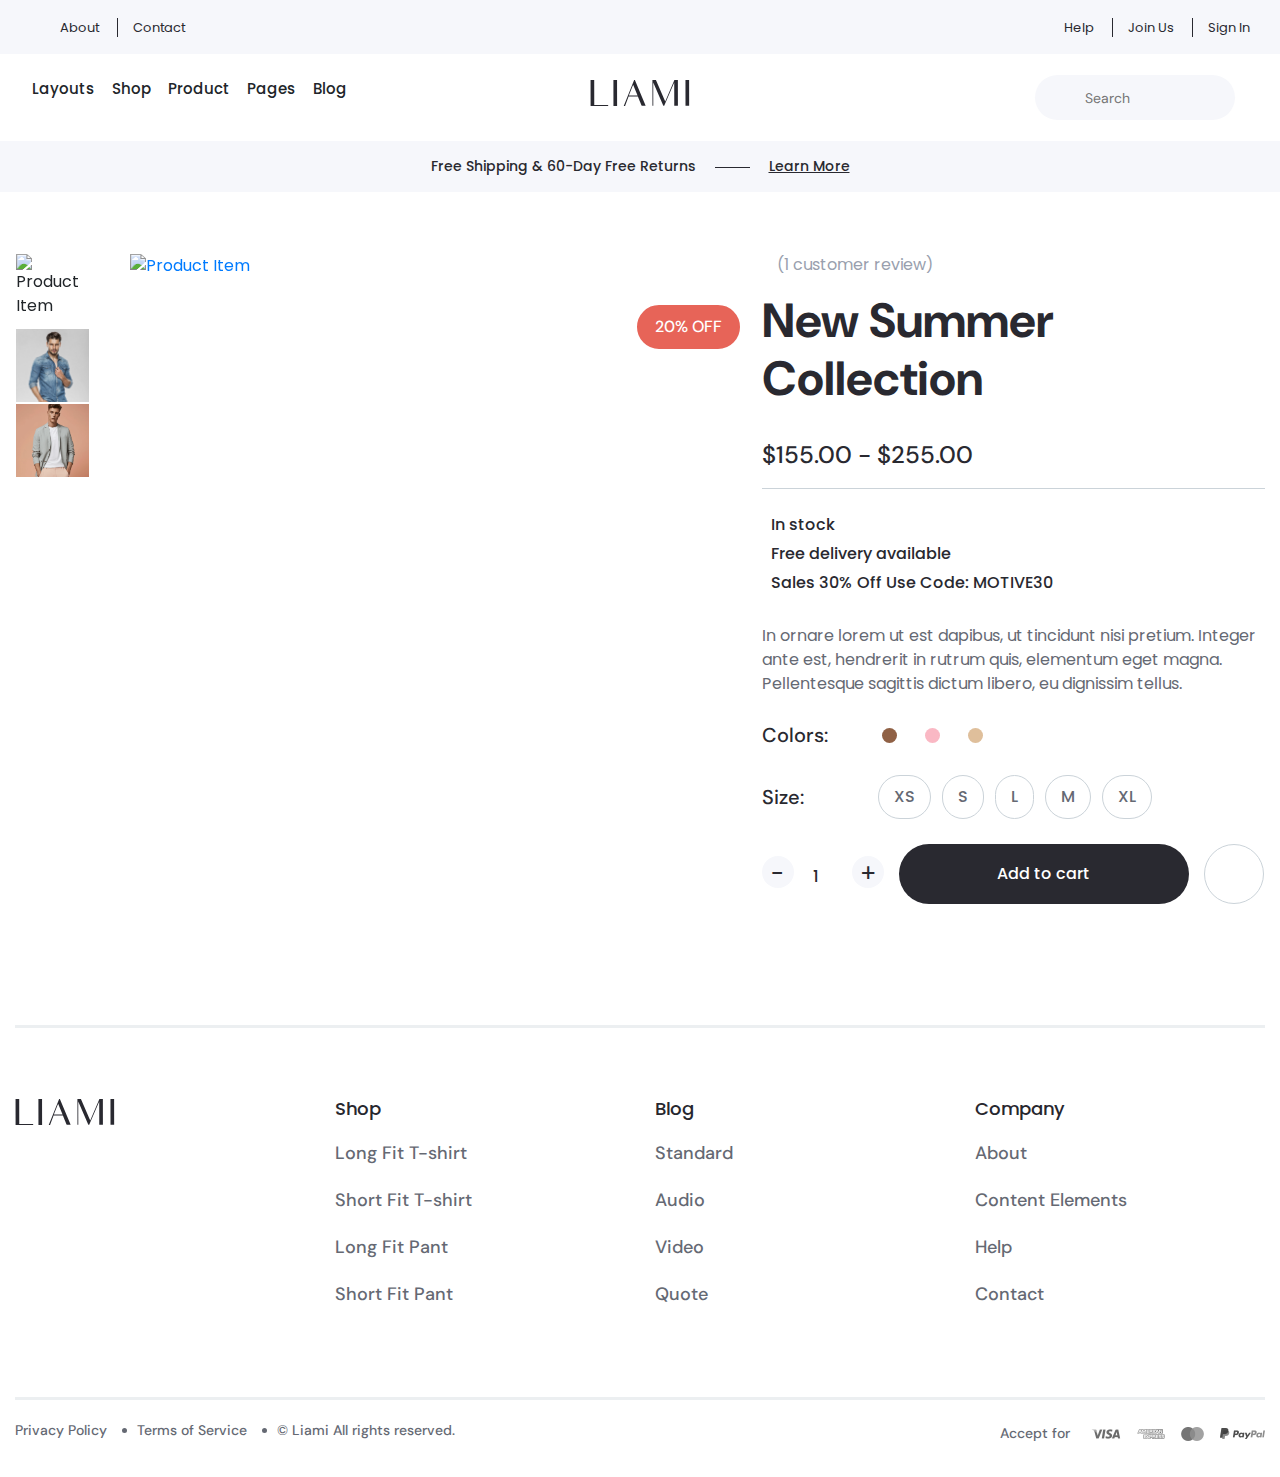
==== commit 1610ab72: "linked" ====
--- a/item.html
+++ b/item.html
@@ -147,7 +147,7 @@
                     <!-- Site logo -->
                     <div class="col-lg-2">
                         <div class="header-logo">
-                            <a href="#">
+                            <a href="./index.html">
                                 <img src="./assets/images/logo.svg" alt="Liami">
                             </a>
                         </div>
@@ -341,9 +341,9 @@
 
                         <div class="item-bottom">
                             <span class="item-qty">
-                                <button class="item-quantity-decreament">-</button>
-                                <input type="number" class="item-qty-no" value="1" readonly>
-                                <button class="item-quantity-increament">+</button>
+                                <button class="item-qty-btn item-quantity-decreament">-</button>
+                                <input type="number" class="item-qty-no" value="1" min="1" max="1001" readonly>
+                                <button class="item-qty-btn item-quantity-increament">+</button>
                             </span>
 
                             <a href="javascript:void(0);" class="item-add-to-cart">
@@ -367,9 +367,6 @@
     </div>
     <!-- Product details - section ended -->
 
-
-
-
     <!-- Footer - section started -->
     <div class="footer">
         <div class="container">
@@ -379,7 +376,7 @@
                 <div class="row">
 
                     <!-- Logo and social links -->
-                    <div class="col-lg-3">
+                    <div class="col-md-3 col-sm-6 col-12">
                         <div class="footer-top-widget">
                             <img src="./assets/images/logo.svg" alt="Liami">
 
@@ -417,7 +414,7 @@
                         </div>
                     </div>
 
-                    <div class="col-lg-3">
+                    <div class="col-md-3 col-sm-6 col-12">
                         <div class="footer-top-widget w-100">
                             <h5>Shop</h5>
                             <ul>
@@ -429,7 +426,7 @@
                         </div>
                     </div>
 
-                    <div class="col-lg-3">
+                    <div class="col-md-3 col-sm-6 col-12">
                         <div class="footer-top-widget w-100">
                             <h5>Blog</h5>
                             <ul>
@@ -441,7 +438,7 @@
                         </div>
                     </div>
 
-                    <div class="col-lg-3">
+                    <div class="col-md-3 col-sm-6 col-12">
                         <div class="footer-top-widget w-100">
                             <h5>Company</h5>
                             <ul>
@@ -460,7 +457,7 @@
             <div class="footer-bottom">
                 <div class="row">
 
-                    <div class="col-lg-6">
+                    <div class="col-lg-6 col-md-7 col-12">
                         <div class="footer-bottom-links">
                             <ul>
                                 <li>
@@ -482,7 +479,7 @@
                         </div>
                     </div>
 
-                    <div class="col-lg-6">
+                    <div class="col-lg-6 col-md-5 col-12">
                         <div class="footer-bottom-payment">
                             <span>Accept for</span>
                             <img src="./assets/images/payment-opt-img.png" alt="Payment Methods">
--- a/assets/css/style.css
+++ b/assets/css/style.css
@@ -232,34 +232,42 @@
 }
 
 .home-hero {
-  padding: 25px 0;
-}
-.home-hero .hero-item {
+  padding: 25px 0 55px 0;
+  position: relative;
+}
+.home-hero .home-hero-slider .hero-item {
+  padding: 0 15px;
   height: 700px;
   position: relative;
 }
-.home-hero .hero-item img {
+.home-hero .home-hero-slider .hero-item img {
   height: 100%;
   width: 100%;
   -o-object-fit: cover;
      object-fit: cover;
 }
-.home-hero .hero-item .hero-item-info {
+.home-hero .home-hero-slider .hero-item .hero-item-info {
   position: absolute;
   top: 50%;
-  left: 10%;
-}
-.home-hero .hero-item .hero-item-info h5.hero-subtitle {
+  left: 5%;
+  transform: translateY(-50%);
+  -webkit-transform: translateY(-50%);
+  -moz-transform: translateY(-50%);
+  -ms-transform: translateY(-50%);
+  -o-transform: translateY(-50%);
+}
+.home-hero .home-hero-slider .hero-item .hero-item-info h5.hero-subtitle {
   font-size: 1.25rem;
   font-weight: 500;
 }
-.home-hero .hero-item .hero-item-info h1.hero-title {
-  font-size: 3rem;
+.home-hero .home-hero-slider .hero-item .hero-item-info h1.hero-title {
+  font-size: 5rem;
   font-family: var(--DM-Sans);
   font-weight: 700;
   margin: 15px 0 29px 0;
-}
-.home-hero .hero-item .hero-item-info a.hero-btn {
+  width: 65%;
+}
+.home-hero .home-hero-slider .hero-item .hero-item-info a.hero-btn {
   border: 1px solid var(--color1);
   position: relative;
   display: inline-block;
@@ -273,18 +281,18 @@
   background-color: var(--color1);
   cursor: pointer;
 }
-.home-hero .hero-item .hero-item-info a.hero-btn:hover {
+.home-hero .home-hero-slider .hero-item .hero-item-info a.hero-btn:hover {
   border: 1px solid var(--color4);
   color: #fff;
 }
-.home-hero .hero-item .hero-item-info a.hero-btn:hover span {
+.home-hero .home-hero-slider .hero-item .hero-item-info a.hero-btn:hover span {
   transform: translateY(-25px) scale(2);
   -webkit-transform: translateY(-25px) scale(2);
   -moz-transform: translateY(-25px) scale(2);
   -ms-transform: translateY(-25px) scale(2);
   -o-transform: translateY(-25px) scale(2);
 }
-.home-hero .hero-item .hero-item-info a.hero-btn span {
+.home-hero .home-hero-slider .hero-item .hero-item-info a.hero-btn span {
   display: block;
   position: absolute;
   width: 25%;
@@ -297,39 +305,135 @@
   transition-delay: calc((var(--n) - 1) * 0.1s);
   z-index: -1;
 }
-.home-hero .hero-item .hero-item-info a.hero-btn span:nth-of-type(1) {
+.home-hero .home-hero-slider .hero-item .hero-item-info a.hero-btn span:nth-of-type(1) {
   --n: 1 ;
 }
-.home-hero .hero-item .hero-item-info a.hero-btn span:nth-of-type(2) {
+.home-hero .home-hero-slider .hero-item .hero-item-info a.hero-btn span:nth-of-type(2) {
   --n: 2;
 }
-.home-hero .hero-item .hero-item-info a.hero-btn span:nth-of-type(3) {
+.home-hero .home-hero-slider .hero-item .hero-item-info a.hero-btn span:nth-of-type(3) {
   --n: 3 ;
 }
-.home-hero .hero-item .hero-item-info a.hero-btn span:nth-of-type(4) {
+.home-hero .home-hero-slider .hero-item .hero-item-info a.hero-btn span:nth-of-type(4) {
   --n: 4 ;
 }
-.home-hero .hero-item-1 h5.hero-subtitle {
+.home-hero .home-hero-slider .hero-item-1 h5.hero-subtitle {
   color: var(--color4);
 }
-.home-hero .hero-item-1 h1.hero-title {
-  color: var(--color20);
-}
-.home-hero .hero-item-2 h5.hero-subtitle {
+.home-hero .home-hero-slider .hero-item-1 h1.hero-title {
+  color: var(--color1);
+}
+.home-hero .home-hero-slider .hero-item-2 h5.hero-subtitle {
   color: var(--white);
 }
-.home-hero .hero-item-2 h1.hero-title {
+.home-hero .home-hero-slider .hero-item-2 h1.hero-title {
   color: var(--white);
+}
+.home-hero .home-hero-slider button.slick-arrow {
+  background-color: var(--color5);
+  height: 2.5rem;
+  width: 2.5rem;
+  font-size: 13px;
+  border: none;
+  border-radius: 50%;
+  cursor: pointer;
+  position: relative;
+  overflow: hidden;
+  outline: none;
+}
+.home-hero .home-hero-slider button.slick-arrow {
+  position: absolute;
+  top: 49%;
+  z-index: 3;
+}
+.home-hero .home-hero-slider button.slick-arrow.prev-arrow {
+  left: -35px;
+}
+.home-hero .home-hero-slider button.slick-arrow.next-arrow {
+  right: -35px;
+}
+.home-hero ul.slick-dots {
+  overflow: hidden;
+  list-style: none;
+  display: flex;
+  flex-wrap: wrap;
+  position: absolute;
+  top: 81%;
+  left: 5%;
+  z-index: 1;
+}
+.home-hero ul.slick-dots li {
+  font-size: 0;
+  padding: 0;
+  line-height: 1;
+  margin-right: 15px;
+}
+.home-hero ul.slick-dots li button {
+  height: 19px;
+  width: 19px;
+  border-radius: 50%;
+  background: transparent;
+  cursor: pointer;
+  border: none;
+  position: relative;
+  outline: none;
+}
+.home-hero ul.slick-dots li button::after {
+  content: "";
+  height: 10px;
+  width: 10px;
+  background-color: #fff;
+  border-radius: 50%;
+  position: absolute;
+  left: 50%;
+  top: 50%;
+  transform: translate(-51%, -52%);
+  -webkit-transform: translate(-51%, -52%);
+  -moz-transform: translate(-51%, -52%);
+  -ms-transform: translate(-51%, -52%);
+  -o-transform: translate(-51%, -52%);
+}
+.home-hero ul.slick-dots li.slick-active button {
+  border: 1px solid #FFF;
 }
 
 .collections .collection-item {
+  overflow: hidden;
   height: 501px;
 }
-.collections .collection-item img {
+.collections .collection-item .collection-item-img {
+  height: 100%;
+  width: 100%;
+  overflow: hidden;
+  position: relative;
+}
+.collections .collection-item .collection-item-img::before {
+  content: "";
+  left: 0;
+  right: 0;
+  bottom: 0;
+  position: absolute;
+  z-index: 1;
+  background-image: linear-gradient(180deg, rgba(0, 0, 0, 0) 0%, rgba(0, 0, 0, 0.6) 100%);
+  height: 40%;
+}
+.collections .collection-item .collection-item-img img {
   height: 100%;
   width: 100%;
   -o-object-fit: cover;
      object-fit: cover;
+  transition: var(--transition3);
+  -webkit-transition: var(--transition3);
+  -moz-transition: var(--transition3);
+  -ms-transition: var(--transition3);
+  -o-transition: var(--transition3);
+}
+.collections .collection-item:hover .collection-item-img img {
+  transform: scale(1.03);
+  -webkit-transform: scale(1.03);
+  -moz-transform: scale(1.03);
+  -ms-transform: scale(1.03);
+  -o-transform: scale(1.03);
 }
 .collections .collection-item .collection-item-info {
   position: absolute;
@@ -344,6 +448,9 @@
   color: var(--white);
   font-family: var(--DM-Sans);
   font-weight: 700;
+}
+.collections .collection-item .collection-item-info h3 span {
+  background-color: var(--color4);
 }
 .collections .collection-item .collection-item-info a.collection-item-btn {
   color: var(--white);
@@ -371,6 +478,640 @@
   width: 1.75rem;
 }
 
+.home-products {
+  padding: 105px 0;
+}
+.home-products h6.home-products-subtitle {
+  color: var(--color4);
+  font-size: 1.25rem;
+  font-weight: 500;
+}
+.home-products h2.home-products-title {
+  font-size: 3rem;
+  color: var(--color1);
+  font-family: var(--DM-Sans);
+  font-weight: 700;
+  margin: 15px 0 35px 0;
+}
+.home-products .products-tab-wrapper .nav-tabs {
+  justify-content: center;
+  gap: 15px;
+}
+.home-products .products-tab-wrapper .nav-tabs button.nav-link {
+  background: transparent;
+  outline: none;
+  cursor: pointer;
+}
+.home-products .products-tab-wrapper .nav-tabs button.nav-link:hover {
+  background-color: var(--color1);
+  color: #FFF;
+}
+.home-products .products-tab-wrapper .nav-tabs button.nav-link.active {
+  border: none;
+  border-bottom: 1px solid #000 !important;
+}
+.home-products .products-tab-wrapper .tab-content .tab-cards-wrapper {
+  display: grid;
+  grid-template-columns: repeat(4, 1fr);
+  gap: 29px;
+  padding: 29px 0;
+}
+.home-products .products-tab-wrapper .tab-card .tab-card-top {
+  max-width: 300px;
+  height: 300px;
+  overflow: hidden;
+  position: relative;
+}
+.home-products .products-tab-wrapper .tab-card .tab-card-top a.tab-card-img img {
+  width: 100%;
+  height: 100%;
+  -o-object-fit: cover;
+     object-fit: cover;
+}
+.home-products .products-tab-wrapper .tab-card .tab-card-top span.tab-card-icon-btns {
+  position: absolute;
+  top: 0.9375rem;
+  right: 0.9375rem;
+  z-index: 1;
+  max-width: 2.8125rem;
+}
+.home-products .products-tab-wrapper .tab-card .tab-card-top span.tab-card-icon-btns button.tab-card-icon {
+  height: 2.1875rem;
+  width: 2.1875rem;
+  display: flex;
+  justify-content: center;
+  align-items: center;
+  border-radius: 50%;
+  line-height: 2.5rem;
+  text-align: center;
+  background-color: var(--white);
+  margin: 5px;
+  overflow: hidden;
+  border: none;
+  cursor: pointer;
+  outline: none;
+  transition: var(--transition);
+  -webkit-transition: var(--transition);
+  -moz-transition: var(--transition);
+  -ms-transition: var(--transition);
+  -o-transition: var(--transition);
+}
+.home-products .products-tab-wrapper .tab-card .tab-card-top span.tab-card-icon-btns button.tab-card-icon i {
+  color: var(--color11);
+}
+.home-products .products-tab-wrapper .tab-card .tab-card-top span.tab-card-icon-btns button.tab-card-icon:not(.wishlist-icon) {
+  transform: translateX(3.125rem);
+  opacity: 0;
+  visibility: hidden;
+}
+.home-products .products-tab-wrapper .tab-card .tab-card-top span.tab-card-icon-btns button.tab-card-icon:hover i {
+  color: var(--color4);
+}
+.home-products .products-tab-wrapper .tab-card .tab-card-bottom h4.tab-card-title {
+  margin-top: 19px;
+}
+.home-products .products-tab-wrapper .tab-card .tab-card-bottom h4.tab-card-title a {
+  text-decoration: none;
+  font-size: 1.375rem;
+  color: var(--color1);
+  font-family: var(--DM-Sans);
+  font-weight: 700;
+}
+.home-products .products-tab-wrapper .tab-card .tab-card-bottom p.tab-card-price {
+  color: var(--color3);
+  font-size: 1rem;
+  margin: 0;
+}
+.home-products .products-tab-wrapper .tab-card .tab-card-bottom p.tab-card-colors {
+  display: flex;
+  align-items: center;
+  margin-top: 5px;
+}
+.home-products .products-tab-wrapper .tab-card .tab-card-bottom p.tab-card-colors a.color {
+  height: 0.9375rem;
+  width: 0.9375rem;
+  border-radius: 50%;
+  position: relative;
+  display: inline-block;
+  margin: 4px;
+}
+.home-products .products-tab-wrapper .tab-card .tab-card-bottom p.tab-card-colors a.color::after {
+  content: "";
+  position: absolute;
+  top: -4px;
+  left: -4px;
+  right: -4px;
+  bottom: -4px;
+  border: 1px solid var(--color1);
+  border-radius: 50%;
+  transform: scale(0.5);
+  opacity: 0;
+  transition: var(--transition);
+  -webkit-transition: var(--transition);
+  -moz-transition: var(--transition);
+  -ms-transition: var(--transition);
+  -o-transition: var(--transition);
+}
+.home-products .products-tab-wrapper .tab-card .tab-card-bottom p.tab-card-colors a.color:hover::after {
+  opacity: 1;
+  transform: scale(1);
+}
+.home-products .products-tab-wrapper .tab-card .tab-card-bottom p.tab-card-colors a.color:nth-of-type(1) {
+  background-color: var(--color6);
+}
+.home-products .products-tab-wrapper .tab-card .tab-card-bottom p.tab-card-colors a.color:nth-of-type(2) {
+  background-color: var(--color7);
+}
+.home-products .products-tab-wrapper .tab-card .tab-card-bottom p.tab-card-colors a.color:nth-of-type(3) {
+  background-color: var(--color8);
+}
+.home-products .products-tab-wrapper .tab-card .tab-card-bottom p.tab-card-colors a.color + a.color {
+  margin-left: 1.5rem;
+}
+.home-products .products-tab-wrapper .tab-card:hover .tab-card-top span.tab-card-icon-btns button.tab-card-icon:not(.wishlist-icon) {
+  opacity: 1;
+  visibility: visible;
+  transform: translateX(0);
+}
+.home-products .all-products-btn {
+  padding: 15px;
+}
+.home-products .all-products-btn a {
+  border: 1px solid var(--color1);
+  position: relative;
+  display: inline-block;
+  color: var(--color1);
+  border-radius: 50rem;
+  font-weight: 500;
+  overflow: hidden;
+  z-index: 1;
+  padding: 1.0625rem 2.5rem;
+  font-size: 1rem;
+  background-color: transparent;
+  cursor: pointer;
+}
+.home-products .all-products-btn a:hover {
+  border: 1px solid var(--color4);
+  color: #fff;
+}
+.home-products .all-products-btn a:hover span {
+  transform: translateY(-25px) scale(2);
+  -webkit-transform: translateY(-25px) scale(2);
+  -moz-transform: translateY(-25px) scale(2);
+  -ms-transform: translateY(-25px) scale(2);
+  -o-transform: translateY(-25px) scale(2);
+}
+.home-products .all-products-btn a span {
+  display: block;
+  position: absolute;
+  width: 25%;
+  height: 100%;
+  background-color: var(--color4);
+  transform: translateY(150%);
+  border-radius: 50%;
+  left: calc((var(--n) - 1) * 25%);
+  transition: 0.4s;
+  transition-delay: calc((var(--n) - 1) * 0.1s);
+  z-index: -1;
+}
+.home-products .all-products-btn a span:nth-of-type(1) {
+  --n: 1 ;
+}
+.home-products .all-products-btn a span:nth-of-type(2) {
+  --n: 2;
+}
+.home-products .all-products-btn a span:nth-of-type(3) {
+  --n: 3 ;
+}
+.home-products .all-products-btn a span:nth-of-type(4) {
+  --n: 4 ;
+}
+
+.reviews {
+  background-color: #F6F7FB;
+  padding: 89px 0;
+}
+.reviews .reviews-header h6.reviews-subtitle {
+  color: var(--color4);
+  font-size: 1.25rem;
+  font-weight: 500;
+}
+.reviews .reviews-header h2.reviews-title {
+  font-size: 3rem;
+  color: var(--color1);
+  font-family: var(--DM-Sans);
+  font-weight: 700;
+  margin: 15px 0 35px 0;
+}
+.reviews .reviews-slider .reviews-slider-left {
+  height: 450px;
+}
+.reviews .reviews-slider .reviews-slider-left .slider-for .slider-left-contents {
+  display: flex;
+  flex-wrap: wrap;
+  justify-content: flex-end;
+  position: relative;
+}
+.reviews .reviews-slider .reviews-slider-left .slider-for .slider-left-contents .reviews-left-img {
+  height: 450px;
+  max-width: 23.75rem;
+}
+.reviews .reviews-slider .reviews-slider-left .slider-for .slider-left-contents .reviews-left-img img {
+  height: 100%;
+  width: 100%;
+  -o-object-fit: cover;
+     object-fit: cover;
+}
+.reviews .reviews-slider .reviews-slider-left .slider-for .slider-left-contents .reviews-left-info {
+  width: 55%;
+  position: absolute;
+  top: 50%;
+  left: 0;
+  transform: translateY(-50%);
+  -webkit-transform: translateY(-50%);
+  -moz-transform: translateY(-50%);
+  -ms-transform: translateY(-50%);
+  -o-transform: translateY(-50%);
+}
+.reviews .reviews-slider .reviews-slider-left .slider-for .slider-left-contents .reviews-left-info p {
+  font-size: 2rem;
+  line-height: 1.2;
+  color: var(--color11);
+  font-family: var(--DM-Sans);
+  font-weight: 500;
+}
+.reviews .reviews-slider .reviews-slider-left .slider-for .slider-left-contents .reviews-left-info h5 {
+  color: var(--color1);
+  font-family: var(--DM-Sans);
+  margin-top: 3.125rem;
+  font-size: 1.5rem;
+  font-weight: 500;
+}
+.reviews .reviews-slider .reviews-slider-left .slider-for .slider-left-contents .reviews-left-info h6 {
+  color: #656973;
+  font-size: 1rem;
+}
+.reviews .reviews-slider .reviews-slider-right .slider-nav .slider-right-item {
+  height: 350px;
+  padding: 0 7px !important;
+}
+.reviews .reviews-slider .reviews-slider-right .slider-nav .slider-right-item img {
+  width: 100%;
+  height: 100%;
+  -o-object-fit: cover;
+     object-fit: cover;
+}
+.reviews .reviews-slider .reviews-slider-right .slider-nav button.slick-arrow {
+  background-color: var(--color5);
+  height: 2.5rem;
+  width: 2.5rem;
+  font-size: 13px;
+  border: none;
+  border-radius: 50%;
+  cursor: pointer;
+  position: relative;
+  overflow: hidden;
+  outline: none;
+}
+.reviews .reviews-slider .reviews-slider-right .slider-nav button.slick-arrow {
+  position: absolute;
+  top: 49%;
+  z-index: 3;
+}
+.reviews .reviews-slider .reviews-slider-right .slider-nav button.slick-arrow.prev-arrow {
+  left: 2%;
+}
+.reviews .reviews-slider .reviews-slider-right .slider-nav button.slick-arrow.next-arrow {
+  right: calc(2% + 15px);
+}
+
+.new-arrivals {
+  padding-top: 95px;
+}
+.new-arrivals .new-arrivals-header h6.new-arrivals-subtitle {
+  color: var(--color4);
+  font-size: 1.25rem;
+  font-weight: 500;
+}
+.new-arrivals .new-arrivals-header h2.new-arrivals-title {
+  font-size: 3rem;
+  color: var(--color1);
+  font-family: var(--DM-Sans);
+  font-weight: 700;
+  margin: 15px 0 35px 0;
+}
+.new-arrivals .new-arrivals-slider {
+  position: relative;
+}
+.new-arrivals .new-arrivals-slider .arrivals-slider-card {
+  padding: 0 9px;
+}
+.new-arrivals .new-arrivals-slider .arrivals-slider-card .arrivals-slider-card-top {
+  max-width: 100%;
+  height: 300px;
+  overflow: hidden;
+  position: relative;
+}
+.new-arrivals .new-arrivals-slider .arrivals-slider-card .arrivals-slider-card-top a.arrivals-slider-img img {
+  width: 100%;
+  height: 100%;
+  -o-object-fit: cover;
+     object-fit: cover;
+}
+.new-arrivals .new-arrivals-slider .arrivals-slider-card .arrivals-slider-card-top span.arrivals-card-icon-btns {
+  position: absolute;
+  top: 0.9375rem;
+  right: 0.9375rem;
+  z-index: 1;
+  max-width: 2.8125rem;
+}
+.new-arrivals .new-arrivals-slider .arrivals-slider-card .arrivals-slider-card-top span.arrivals-card-icon-btns button.arrival-slider-card-icon {
+  height: 2.1875rem;
+  width: 2.1875rem;
+  display: flex;
+  justify-content: center;
+  align-items: center;
+  border-radius: 50%;
+  line-height: 2.5rem;
+  text-align: center;
+  background-color: var(--white);
+  margin: 5px;
+  overflow: hidden;
+  border: none;
+  cursor: pointer;
+  outline: none;
+  transition: var(--transition);
+  -webkit-transition: var(--transition);
+  -moz-transition: var(--transition);
+  -ms-transition: var(--transition);
+  -o-transition: var(--transition);
+}
+.new-arrivals .new-arrivals-slider .arrivals-slider-card .arrivals-slider-card-top span.arrivals-card-icon-btns button.arrival-slider-card-icon i {
+  color: var(--color11);
+}
+.new-arrivals .new-arrivals-slider .arrivals-slider-card .arrivals-slider-card-top span.arrivals-card-icon-btns button.arrival-slider-card-icon:not(.wishlist-icon) {
+  transform: translateX(3.125rem);
+  opacity: 0;
+  visibility: hidden;
+}
+.new-arrivals .new-arrivals-slider .arrivals-slider-card .arrivals-slider-card-top span.arrivals-card-icon-btns button.arrival-slider-card-icon:hover i {
+  color: var(--color4);
+}
+.new-arrivals .new-arrivals-slider .arrivals-slider-card .arrivals-slider-card-bottom h4.arrivals-slider-card-title {
+  margin-top: 19px;
+}
+.new-arrivals .new-arrivals-slider .arrivals-slider-card .arrivals-slider-card-bottom h4.arrivals-slider-card-title a {
+  text-decoration: none;
+  font-size: 1.375rem;
+  color: var(--color1);
+  font-family: var(--DM-Sans);
+  font-weight: 700;
+}
+.new-arrivals .new-arrivals-slider .arrivals-slider-card .arrivals-slider-card-bottom p.arrivals-slider-card-price {
+  color: var(--color3);
+  font-size: 1rem;
+  margin: 0;
+}
+.new-arrivals .new-arrivals-slider .arrivals-slider-card .arrivals-slider-card-bottom p.arrivals-slider-card-colors {
+  display: flex;
+  align-items: center;
+  margin-top: 5px;
+}
+.new-arrivals .new-arrivals-slider .arrivals-slider-card .arrivals-slider-card-bottom p.arrivals-slider-card-colors a.color {
+  height: 0.9375rem;
+  width: 0.9375rem;
+  border-radius: 50%;
+  position: relative;
+  display: inline-block;
+  margin: 4px;
+}
+.new-arrivals .new-arrivals-slider .arrivals-slider-card .arrivals-slider-card-bottom p.arrivals-slider-card-colors a.color::after {
+  content: "";
+  position: absolute;
+  top: -4px;
+  left: -4px;
+  right: -4px;
+  bottom: -4px;
+  border: 1px solid var(--color1);
+  border-radius: 50%;
+  transform: scale(0.5);
+  opacity: 0;
+  transition: var(--transition);
+  -webkit-transition: var(--transition);
+  -moz-transition: var(--transition);
+  -ms-transition: var(--transition);
+  -o-transition: var(--transition);
+}
+.new-arrivals .new-arrivals-slider .arrivals-slider-card .arrivals-slider-card-bottom p.arrivals-slider-card-colors a.color:hover::after {
+  opacity: 1;
+  transform: scale(1);
+}
+.new-arrivals .new-arrivals-slider .arrivals-slider-card .arrivals-slider-card-bottom p.arrivals-slider-card-colors a.color:nth-of-type(1) {
+  background-color: var(--color6);
+}
+.new-arrivals .new-arrivals-slider .arrivals-slider-card .arrivals-slider-card-bottom p.arrivals-slider-card-colors a.color:nth-of-type(2) {
+  background-color: var(--color7);
+}
+.new-arrivals .new-arrivals-slider .arrivals-slider-card .arrivals-slider-card-bottom p.arrivals-slider-card-colors a.color:nth-of-type(3) {
+  background-color: var(--color8);
+}
+.new-arrivals .new-arrivals-slider .arrivals-slider-card .arrivals-slider-card-bottom p.arrivals-slider-card-colors a.color + a.color {
+  margin-left: 1.5rem;
+}
+.new-arrivals .new-arrivals-slider .arrivals-slider-card:hover .arrivals-slider-card-top span.arrivals-card-icon-btns button.arrival-slider-card-icon:not(.wishlist-icon) {
+  opacity: 1;
+  visibility: visible;
+  transform: translateX(0);
+}
+.new-arrivals .new-arrivals-slider ul.slick-dots {
+  margin: 3rem 5.3125rem;
+  overflow: hidden;
+  list-style: none;
+  display: flex;
+  flex-wrap: wrap;
+  padding-left: 0;
+  position: relative;
+  z-index: 1;
+}
+.new-arrivals .new-arrivals-slider ul.slick-dots li {
+  font-size: 0;
+  padding: 0;
+  flex: 1 0 0;
+  line-height: 1;
+}
+.new-arrivals .new-arrivals-slider ul.slick-dots li button {
+  height: 3px;
+  width: 100%;
+  position: relative;
+  cursor: pointer;
+  border: none;
+}
+.new-arrivals .new-arrivals-slider ul.slick-dots li.slick-active button {
+  border: 2px solid var(--color3);
+}
+.new-arrivals .new-arrivals-slider button.slick-arrow {
+  background-color: var(--color5);
+  height: 2.5rem;
+  width: 2.5rem;
+  font-size: 13px;
+  border: none;
+  border-radius: 50%;
+  cursor: pointer;
+  position: relative;
+  overflow: hidden;
+  outline: none;
+}
+.new-arrivals .new-arrivals-slider button.slick-arrow {
+  position: absolute;
+  bottom: -1rem;
+  z-index: 3;
+}
+.new-arrivals .new-arrivals-slider button.slick-arrow.prev-arrow {
+  left: 0;
+}
+.new-arrivals .new-arrivals-slider button.slick-arrow.next-arrow {
+  right: 0;
+}
+
+.featured-products {
+  padding-top: 100px;
+}
+.featured-products .featured-products-header h6.featured-products-subtitle {
+  color: var(--color4);
+  font-size: 1.25rem;
+  font-weight: 500;
+}
+.featured-products .featured-products-header h2.featured-products-title {
+  font-size: 3rem;
+  color: var(--color1);
+  font-family: var(--DM-Sans);
+  font-weight: 700;
+  margin: 15px 0 45px 0;
+}
+.featured-products .fetured-products-items .featured-item {
+  margin-bottom: 21px;
+  height: 701px;
+  position: relative;
+}
+.featured-products .fetured-products-items .featured-item .featured-item-img {
+  position: relative;
+  overflow: hidden;
+  height: 100%;
+}
+.featured-products .fetured-products-items .featured-item .featured-item-img img {
+  height: 100%;
+  width: 100%;
+  -o-object-fit: cover;
+     object-fit: cover;
+  transition: var(--transition);
+  -webkit-transition: var(--transition);
+  -moz-transition: var(--transition);
+  -ms-transition: var(--transition);
+  -o-transition: var(--transition);
+}
+.featured-products .fetured-products-items .featured-item .featured-item-img::before {
+  content: "";
+  position: absolute;
+  left: 0;
+  right: 0;
+  bottom: 0;
+  top: 0;
+  background-image: linear-gradient(180deg, rgba(0, 0, 0, 0) 0%, rgba(30, 4, 2, 0.6) 100%);
+  z-index: 1;
+}
+.featured-products .fetured-products-items .featured-item:hover .featured-item-img img {
+  transform: scale(1.03);
+  -webkit-transform: scale(1.03);
+  -moz-transform: scale(1.03);
+  -ms-transform: scale(1.03);
+  -o-transform: scale(1.03);
+}
+.featured-products .fetured-products-items .featured-item .featured-item-info {
+  position: absolute;
+  bottom: 0;
+  left: 0;
+  right: 0;
+  z-index: 1;
+  padding: 3.125rem;
+  width: 100%;
+}
+.featured-products .fetured-products-items .featured-item .featured-item-info a.featured-item-title {
+  text-decoration: none;
+}
+.featured-products .fetured-products-items .featured-item .featured-item-info a.featured-item-title h2 {
+  font-size: 4rem;
+  color: var(--white);
+  font-family: var(--Poppins);
+  letter-spacing: -0.45px;
+  font-weight: 700;
+  margin: 0;
+  transition: var(--transition);
+  -webkit-transition: var(--transition);
+  -moz-transition: var(--transition);
+  -ms-transition: var(--transition);
+  -o-transition: var(--transition);
+}
+.featured-products .fetured-products-items .featured-item .featured-item-info a.featured-item-title:hover h2 {
+  color: var(--color4);
+}
+.featured-products .fetured-products-items .featured-item .featured-item-info p.featured-item-details {
+  margin-top: 1rem;
+  color: var(--white);
+  font-family: var(--DM-Sans);
+  line-height: 1.5;
+  max-width: 80%;
+}
+.featured-products .fetured-products-items .featured-item .featured-item-info a.featured-item-btn {
+  border: 1px solid var(--color1);
+  position: relative;
+  display: inline-block;
+  color: var(--color1);
+  border-radius: 50rem;
+  font-weight: 500;
+  overflow: hidden;
+  z-index: 1;
+  font-size: 14px;
+  padding: 10px 1.5625rem;
+  background-color: #FFF;
+  cursor: pointer;
+}
+.featured-products .fetured-products-items .featured-item .featured-item-info a.featured-item-btn:hover {
+  border: 1px solid var(--color4);
+  color: #fff;
+}
+.featured-products .fetured-products-items .featured-item .featured-item-info a.featured-item-btn:hover span {
+  transform: translateY(-25px) scale(2);
+  -webkit-transform: translateY(-25px) scale(2);
+  -moz-transform: translateY(-25px) scale(2);
+  -ms-transform: translateY(-25px) scale(2);
+  -o-transform: translateY(-25px) scale(2);
+}
+.featured-products .fetured-products-items .featured-item .featured-item-info a.featured-item-btn span {
+  display: block;
+  position: absolute;
+  width: 25%;
+  height: 100%;
+  background-color: var(--color4);
+  transform: translateY(150%);
+  border-radius: 50%;
+  left: calc((var(--n) - 1) * 25%);
+  transition: 0.4s;
+  transition-delay: calc((var(--n) - 1) * 0.1s);
+  z-index: -1;
+}
+.featured-products .fetured-products-items .featured-item .featured-item-info a.featured-item-btn span:nth-of-type(1) {
+  --n: 1 ;
+}
+.featured-products .fetured-products-items .featured-item .featured-item-info a.featured-item-btn span:nth-of-type(2) {
+  --n: 2;
+}
+.featured-products .fetured-products-items .featured-item .featured-item-info a.featured-item-btn span:nth-of-type(3) {
+  --n: 3 ;
+}
+.featured-products .fetured-products-items .featured-item .featured-item-info a.featured-item-btn span:nth-of-type(4) {
+  --n: 4 ;
+}
+
 .sponsors {
   margin: 100px 0;
   background-color: var(--color5);
@@ -392,6 +1133,9 @@
   filter: invert(0.4);
 }
 
+.blog {
+  padding-bottom: 105px;
+}
 .blog .blog-header h6.blog-subtitle {
   color: var(--color4);
   font-size: 1.25rem;
@@ -453,6 +1197,72 @@
 }
 .blog .blog-header .blog-btn a span:nth-of-type(4) {
   --n: 4 ;
+}
+.blog .blog-cards .blog-card {
+  overflow: hidden;
+}
+.blog .blog-cards .blog-card a.blog-card-img {
+  text-decoration: none;
+  height: 301px;
+  display: block;
+  overflow: hidden;
+}
+.blog .blog-cards .blog-card a.blog-card-img img {
+  height: 100%;
+  width: 100%;
+  -o-object-fit: cover;
+     object-fit: cover;
+  transform: scale(1);
+  -webkit-transform: scale(1);
+  -moz-transform: scale(1);
+  -ms-transform: scale(1);
+  -o-transform: scale(1);
+  transition: var(--transition2);
+  -webkit-transition: var(--transition2);
+  -moz-transition: var(--transition2);
+  -ms-transition: var(--transition2);
+  -o-transition: var(--transition2);
+}
+.blog .blog-cards .blog-card:hover a.blog-card-img img {
+  transform: scale(1.05);
+  -webkit-transform: scale(1.05);
+  -moz-transform: scale(1.05);
+  -ms-transform: scale(1.05);
+  -o-transform: scale(1.05);
+}
+.blog .blog-cards .blog-card a.blog-title {
+  text-decoration: none;
+}
+.blog .blog-cards .blog-card a.blog-title h3 {
+  margin: 15px 0 11px 0;
+  color: var(--color1);
+  font-family: var(--DM-Sans);
+  font-size: 1.5rem;
+  font-weight: 500;
+  transition: var(--transition2);
+  -webkit-transition: var(--transition2);
+  -moz-transition: var(--transition2);
+  -ms-transition: var(--transition2);
+  -o-transition: var(--transition2);
+}
+.blog .blog-cards .blog-card a.blog-title:hover h3 {
+  color: var(--color4);
+}
+.blog .blog-cards .blog-card a.blog-date {
+  text-decoration: none;
+}
+.blog .blog-cards .blog-card a.blog-date span {
+  color: var(--color3);
+  font-size: 14px;
+  font-weight: 400;
+  transition: var(--transition2);
+  -webkit-transition: var(--transition2);
+  -moz-transition: var(--transition2);
+  -ms-transition: var(--transition2);
+  -o-transition: var(--transition2);
+}
+.blog .blog-cards .blog-card a.blog-date:hover span {
+  color: var(--color4);
 }
 
 .newsletter {
@@ -485,6 +1295,8 @@
   gap: 25px;
 }
 .newsletter .newsletter-wrap form.newsletter-form .newsletter-form-input {
+  display: flex;
+  align-items: center;
   background-color: #fff;
   padding: 15px 25px;
   border-radius: 55px;
@@ -608,14 +1420,14 @@
 }
 
 .products-slider-wrapper {
-  padding: 115px 0;
-}
-.products-slider-wrapper .products-slider-items {
+  padding: 115px 0px;
+}
+.products-slider-wrapper .products-slider-inner .products-slider-items {
   display: grid;
   grid-template-columns: repeat(3, 1fr);
   gap: 25px 30px;
 }
-.products-slider-wrapper .products-slider-items .slider-item .slider-item-top {
+.products-slider-wrapper .products-slider-inner .products-slider-items .slider-item .slider-item-top {
   height: 535px;
   position: relative;
   overflow: hidden;
@@ -626,7 +1438,7 @@
   -o-border-radius: 20px;
   transition: all 0.2s;
 }
-.products-slider-wrapper .products-slider-items .slider-item .slider-item-top img {
+.products-slider-wrapper .products-slider-inner .products-slider-items .slider-item .slider-item-top img {
   height: 100%;
   width: 100%;
   -o-object-fit: cover;
@@ -642,7 +1454,7 @@
   -ms-transition: var(--transition3);
   -o-transition: var(--transition3);
 }
-.products-slider-wrapper .products-slider-items .slider-item .slider-item-top .slider-item-meta {
+.products-slider-wrapper .products-slider-inner .products-slider-items .slider-item .slider-item-top .slider-item-meta {
   position: absolute;
   top: 0;
   left: 0;
@@ -652,7 +1464,7 @@
   justify-content: space-between;
   align-items: flex-start;
 }
-.products-slider-wrapper .products-slider-items .slider-item .slider-item-top .slider-item-meta span.slider-item-offer {
+.products-slider-wrapper .products-slider-inner .products-slider-items .slider-item .slider-item-top .slider-item-meta span.slider-item-offer {
   padding: 5px 15px;
   background-color: white;
   color: var(--title);
@@ -667,7 +1479,7 @@
   border-radius: 30px;
   transition: 0.5s;
 }
-.products-slider-wrapper .products-slider-items .slider-item .slider-item-top .slider-item-meta span.slider-item-wishlist-and-cart > span {
+.products-slider-wrapper .products-slider-inner .products-slider-items .slider-item .slider-item-top .slider-item-meta span.slider-item-wishlist-and-cart > span {
   width: 45px;
   min-width: 45px;
   height: 45px;
@@ -683,7 +1495,7 @@
   position: relative;
   overflow: hidden;
 }
-.products-slider-wrapper .products-slider-items .slider-item .slider-item-top .slider-item-meta span.slider-item-wishlist-and-cart > span::before {
+.products-slider-wrapper .products-slider-inner .products-slider-items .slider-item .slider-item-top .slider-item-meta span.slider-item-wishlist-and-cart > span::before {
   content: "";
   position: absolute;
   top: 0;
@@ -700,15 +1512,15 @@
   border-right-color: white;
   background-color: rgba(255, 255, 255, 0.5);
 }
-.products-slider-wrapper .products-slider-items .slider-item .slider-item-top .slider-item-meta span.slider-item-wishlist-and-cart > span:hover::before {
+.products-slider-wrapper .products-slider-inner .products-slider-items .slider-item .slider-item-top .slider-item-meta span.slider-item-wishlist-and-cart > span:hover::before {
   opacity: 0;
   transform: translate(0, 0);
   visibility: visible;
 }
-.products-slider-wrapper .products-slider-items .slider-item .slider-item-top .slider-item-meta span.slider-item-wishlist-and-cart > span i {
+.products-slider-wrapper .products-slider-inner .products-slider-items .slider-item .slider-item-top .slider-item-meta span.slider-item-wishlist-and-cart > span i {
   color: #fff;
 }
-.products-slider-wrapper .products-slider-items .slider-item .slider-item-top a.slider-item-btn {
+.products-slider-wrapper .products-slider-inner .products-slider-items .slider-item .slider-item-top a.slider-item-btn {
   font-family: "Lufga", sans-serif;
   color: #fff5ee;
   font-weight: 600;
@@ -732,7 +1544,7 @@
   overflow: hidden;
   background-color: #131418;
 }
-.products-slider-wrapper .products-slider-items .slider-item .slider-item-top a.slider-item-btn::before {
+.products-slider-wrapper .products-slider-inner .products-slider-items .slider-item .slider-item-top a.slider-item-btn::before {
   content: "";
   position: absolute;
   top: 0;
@@ -748,31 +1560,31 @@
   border-right-color: white;
   background-color: rgba(255, 255, 255, 0.5);
 }
-.products-slider-wrapper .products-slider-items .slider-item .slider-item-top a.slider-item-btn:hover {
+.products-slider-wrapper .products-slider-inner .products-slider-items .slider-item .slider-item-top a.slider-item-btn:hover {
   background-color: #CC0D39;
 }
-.products-slider-wrapper .products-slider-items .slider-item .slider-item-top a.slider-item-btn:hover::before {
+.products-slider-wrapper .products-slider-inner .products-slider-items .slider-item .slider-item-top a.slider-item-btn:hover::before {
   opacity: 0;
   transform: translate(0, 0);
 }
-.products-slider-wrapper .products-slider-items .slider-item .slider-item-top:hover img {
+.products-slider-wrapper .products-slider-inner .products-slider-items .slider-item .slider-item-top:hover img {
   transform: translateY(-15px);
   -webkit-transform: translateY(-15px);
   -moz-transform: translateY(-15px);
   -ms-transform: translateY(-15px);
   -o-transform: translateY(-15px);
 }
-.products-slider-wrapper .products-slider-items .slider-item .slider-item-top:hover a.slider-item-btn {
+.products-slider-wrapper .products-slider-inner .products-slider-items .slider-item .slider-item-top:hover a.slider-item-btn {
   bottom: -4px;
 }
-.products-slider-wrapper .products-slider-items .slider-item .silder-item-bottom {
+.products-slider-wrapper .products-slider-inner .products-slider-items .slider-item .silder-item-bottom {
   display: flex;
   align-items: center;
   justify-content: space-between;
   gap: 15px;
   padding: 23px 0;
 }
-.products-slider-wrapper .products-slider-items .slider-item .silder-item-bottom a.item-title h3 {
+.products-slider-wrapper .products-slider-inner .products-slider-items .slider-item .silder-item-bottom a.item-title h3 {
   margin: 0;
   font-family: "Lufga", sans-serif;
   font-weight: 600;
@@ -785,16 +1597,47 @@
   -ms-transition: var(--transition3);
   -o-transition: var(--transition3);
 }
-.products-slider-wrapper .products-slider-items .slider-item .silder-item-bottom a.item-title:hover h3 {
+.products-slider-wrapper .products-slider-inner .products-slider-items .slider-item .silder-item-bottom a.item-title:hover h3 {
   color: var(--instagram);
 }
-.products-slider-wrapper .products-slider-items .slider-item .silder-item-bottom p.item-price {
+.products-slider-wrapper .products-slider-inner .products-slider-items .slider-item .silder-item-bottom p.item-price {
   margin: 0;
   font-family: "Lufga", sans-serif;
   font-weight: 600;
   color: var(--title);
   line-height: 1.4;
   font-size: 1.125rem;
+}
+.products-slider-wrapper .products-slider-inner .products-result p {
+  color: var(--title);
+  font-weight: 500;
+  margin: 0;
+  font-size: 14px;
+  font-family: var(--DM-Sans);
+}
+.products-slider-wrapper .products-slider-inner ul.slick-dots {
+  display: flex;
+  align-items: center;
+  gap: 9px;
+  position: absolute;
+  right: 15px;
+}
+.products-slider-wrapper .products-slider-inner ul.slick-dots li button {
+  padding: 0;
+  margin: 0;
+  height: 35px;
+  width: 35px;
+  border-radius: 50%;
+  cursor: pointer;
+  transition: all linear 0.3s;
+}
+.products-slider-wrapper .products-slider-inner ul.slick-dots li:hover button {
+  color: #ccc;
+  background-color: #222;
+}
+.products-slider-wrapper .products-slider-inner ul.slick-dots li.slick-active button {
+  color: #ccc;
+  background-color: #222;
 }
 
 .product-item {
@@ -1008,6 +1851,7 @@
   width: 2rem;
   font-size: 1.5rem;
   cursor: pointer;
+  overflow: hidden;
 }
 .product-item .item-right-part .item-bottom span.item-qty input.item-qty-no {
   border-radius: 0 !important;
@@ -1102,29 +1946,32 @@
   border-top: 3px solid rgba(203, 211, 217, 0.3568627451);
   border-bottom: 3px solid rgba(203, 211, 217, 0.3568627451);
 }
-.footer .footer-top .footer-social-links {
+.footer .footer-top .footer-top-widget {
+  padding-bottom: 19px;
+}
+.footer .footer-top .footer-top-widget .footer-social-links {
   margin-top: 1.875rem;
 }
-.footer .footer-top .footer-social-links span.social-media i {
+.footer .footer-top .footer-top-widget .footer-social-links span.social-media i {
   font-size: 15px;
   color: #292930;
   margin-right: 15px;
 }
-.footer .footer-top .footer-social-links span.social-media i:hover {
+.footer .footer-top .footer-top-widget .footer-social-links span.social-media i:hover {
   color: #e76458;
 }
-.footer .footer-top h5 {
+.footer .footer-top .footer-top-widget h5 {
   color: var(--color11);
   font-size: 1.135rem;
   font-weight: 500;
   margin-bottom: 1.25rem;
 }
-.footer .footer-top ul {
+.footer .footer-top .footer-top-widget ul {
   padding-left: 0;
   list-style: none;
   margin-bottom: 0;
 }
-.footer .footer-top ul li a {
+.footer .footer-top .footer-top-widget ul li a {
   font-size: 1.125rem;
   color: var(--color3);
   font-family: var(--DM-Sans);
@@ -1136,10 +1983,10 @@
   -ms-transition: all linear 0.2s;
   -o-transition: all linear 0.2s;
 }
-.footer .footer-top ul li a:hover {
+.footer .footer-top .footer-top-widget ul li a:hover {
   color: #e4405f;
 }
-.footer .footer-top ul li + li {
+.footer .footer-top .footer-top-widget ul li + li {
   margin-top: 1.25rem;
 }
 .footer .footer-bottom {
--- a/assets/css/responsive.css
+++ b/assets/css/responsive.css
@@ -0,0 +1,274 @@
+@media (max-width: 1475px) {
+    .home-hero .home-hero-slider .hero-item .hero-item-info {
+        top: 45%;
+        transform: translateY(-45%);
+    }
+
+    .home-hero .home-hero-slider button.slick-arrow {
+        top: 40%;
+    }
+
+    .home-hero .home-hero-slider button.slick-arrow.prev-arrow {
+        left: 3%;
+    }
+
+    .home-hero .home-hero-slider button.slick-arrow.next-arrow {
+        right: 3%;
+    }
+
+    .home-hero ul.slick-dots {
+        top: 75%;
+    }
+}
+
+@media (max-width: 1200px) {
+    .home-hero .home-hero-slider .hero-item {
+        height: 525px;
+    }
+
+    .home-hero ul.slick-dots {
+        display: none !important
+    }
+
+    .home-products .products-tab-wrapper .tab-content .tab-cards-wrapper {
+        grid-template-columns: repeat(3, 1fr);
+    }
+
+    .home-products .products-tab-wrapper .tab-card .tab-card-top {
+        max-width: 100%;
+    }
+}
+
+@media (max-width: 991px) {
+    .reviews-slider-right {
+        padding-top: 25px
+    }
+}
+
+@media (max-width: 900px) {
+    .home-hero .home-hero-slider .hero-item .hero-item-info h5.hero-subtitle {
+        margin: 0 0 -5px 0;
+    }
+
+    .home-hero .home-hero-slider .hero-item .hero-item-info h1.hero-title {
+        font-size: 3rem;
+        margin: 15px 0;
+        width: 100%;
+    }
+
+    .home-hero .home-hero-slider .hero-item .hero-item-info a.hero-btn {
+        padding: 13px 29px;
+    }
+
+    .home-hero .home-hero-slider .hero-item img {
+        height: 50%;
+    }
+
+    .home-hero .home-hero-slider .hero-item .hero-item-info {
+        background: #cccccc9c;
+        height: 50%;
+        top: 50%;
+        left: 0;
+        right: 0;
+        padding: 9px 15px;
+        margin: 0px 15px;
+        overflow: hidden;
+        transform: translateY(-0%);
+        display: flex;
+        flex-direction: column;
+        justify-content: center;
+    }
+
+    .home-hero .home-hero-slider .hero-item-2 h5.hero-subtitle {
+        color: var(--color1);
+    }
+
+    .home-hero .home-hero-slider .hero-item-2 h1.hero-title {
+        color: var(--color4);
+    }
+}
+
+@media (min-width: 766.99px) and (max-width: 1024px) {
+    .collections .collection-item .collection-item-info h3 {
+        font-size: 2.5rem;
+    }
+
+    .collections .collection-item .collection-item-info {
+        padding: 1rem 1.5rem;
+    }
+}
+
+@media (max-width: 800px) {
+    .newsletter .newsletter-wrap {
+        padding: 2rem 2rem 25rem 2rem;
+    }
+
+    .newsletter .newsletter-wrap form.newsletter-form {
+        justify-content: center
+    }
+}
+
+@media screen and (max-width: 767px) {
+    .collections .collection-item {
+        height: 525px;
+        margin-bottom: 15px
+    }
+
+    .home-products .products-tab-wrapper .tab-content .tab-cards-wrapper {
+        grid-template-columns: repeat(2, 1fr);
+    }
+
+    .blog .blog-cards {
+        overflow-x: auto;
+        padding-bottom: 2rem;
+    }
+
+    .blog .blog-cards .row {
+        flex-wrap: nowrap;
+    }
+
+    .blog .blog-header .blog-btn {
+        text-align: center !important;
+    }
+
+    .footer .footer-bottom .footer-bottom-links ul {
+        justify-content: center;
+    }
+
+    .footer .footer-bottom .footer-bottom-payment {
+        justify-content: center;
+    }
+
+    .home-products h2.home-products-title {
+        font-size: 2.3rem;
+        margin: 15px 0 25px 0;
+    }
+
+    .reviews .reviews-header h2.reviews-title {
+        font-size: 2.3rem;
+        margin: 15px 0 25px 0;
+    }
+
+    .new-arrivals .new-arrivals-header h6.new-arrivals-subtitle {
+        text-align: center
+    }
+
+    .new-arrivals .new-arrivals-header h2.new-arrivals-title {
+        text-align: center;
+        font-size: 2.3rem;
+        margin: 15px 0 25px 0;
+    }
+
+    .featured-products .featured-products-header h6.featured-products-subtitle {
+        text-align: center
+    }
+
+    .featured-products .featured-products-header h2.featured-products-title {
+        text-align: center;
+        font-size: 2.3rem;
+        margin: 15px 0 25px 0;
+    }
+
+    .blog .blog-header h6.blog-subtitle {
+        text-align: center
+    }
+
+    .blog .blog-header h2.blog-title {
+        text-align: center;
+        font-size: 2.3rem;
+        margin: 15px 0 25px 0;
+    }
+
+    .blog .blog-header .blog-btn a {
+        padding: 13px 35px;
+    }
+
+    .newsletter .newsletter-wrap h6.newsletter-subtitle {
+        text-align: center
+    }
+
+    .newsletter .newsletter-wrap h2.newsletter-title {
+        text-align: center;
+        font-size: 2.3rem;
+        margin: 15px 0 25px 0;
+    }
+}
+
+@media only screen and (max-width: 655px) {
+    .featured-products .fetured-products-items .featured-item .featured-item-info {
+        padding: 1.125rem;
+    }
+
+    .featured-products .fetured-products-items .featured-item .featured-item-info a.featured-item-title h2 {
+        font-size: 3rem;
+    }
+
+    .sponsors .sponsors-imgs {
+        display: flex !important;
+        flex-wrap: wrap;
+        gap: 15px 0px;
+        justify-content: center;
+        align-items: center
+    }
+
+    .sponsors .sponsors-imgs a.sponsor-img {
+        width: 33.33%;
+    }
+
+    .newsletter .newsletter-wrap {
+        padding: 2rem 2rem 21rem 2rem;
+    }
+}
+
+@media only screen and (max-width: 589px) {
+    .reviews .reviews-slider .reviews-slider-left .slider-for .slider-left-contents {
+        justify-content: center;
+    }
+
+    .reviews .reviews-slider .reviews-slider-left .slider-for .slider-left-contents .reviews-left-img {
+        height: 355px;
+        max-width: 100%;
+        text-align: center
+    }
+
+    .reviews .reviews-slider .reviews-slider-left .slider-for .slider-left-contents .reviews-left-info {
+        width: 100%;
+        position: relative;
+        top: 50%;
+        left: 0;
+        transform: translateY(0%);
+        text-align: center
+    }
+
+    .reviews .reviews-slider .reviews-slider-left .slider-for .slider-left-contents .reviews-left-info p {
+        font-size: 1.7rem;
+    }
+
+    .reviews .reviews-slider .reviews-slider-left .slider-for .slider-left-contents .reviews-left-info h5 {
+        margin-top: 1.125rem;
+        font-size: 1.5rem;
+    }
+
+    .reviews-slider-right {
+        padding-top: 95px;
+    }
+
+    .footer .footer-top .footer-top-widget ul li+li {
+        margin-top: 9px;
+    }
+}
+
+@media only screen and (max-width: 499px) {
+    .home-products .products-tab-wrapper .tab-content .tab-cards-wrapper {
+        grid-template-columns: 1fr;
+    }
+
+    .newsletter .newsletter-wrap {
+        padding: 2rem 2rem 15rem 2rem;
+    }
+
+    .newsletter .newsletter-wrap form.newsletter-form {
+        flex-direction: column !important;
+        gap: 15px;
+    }
+}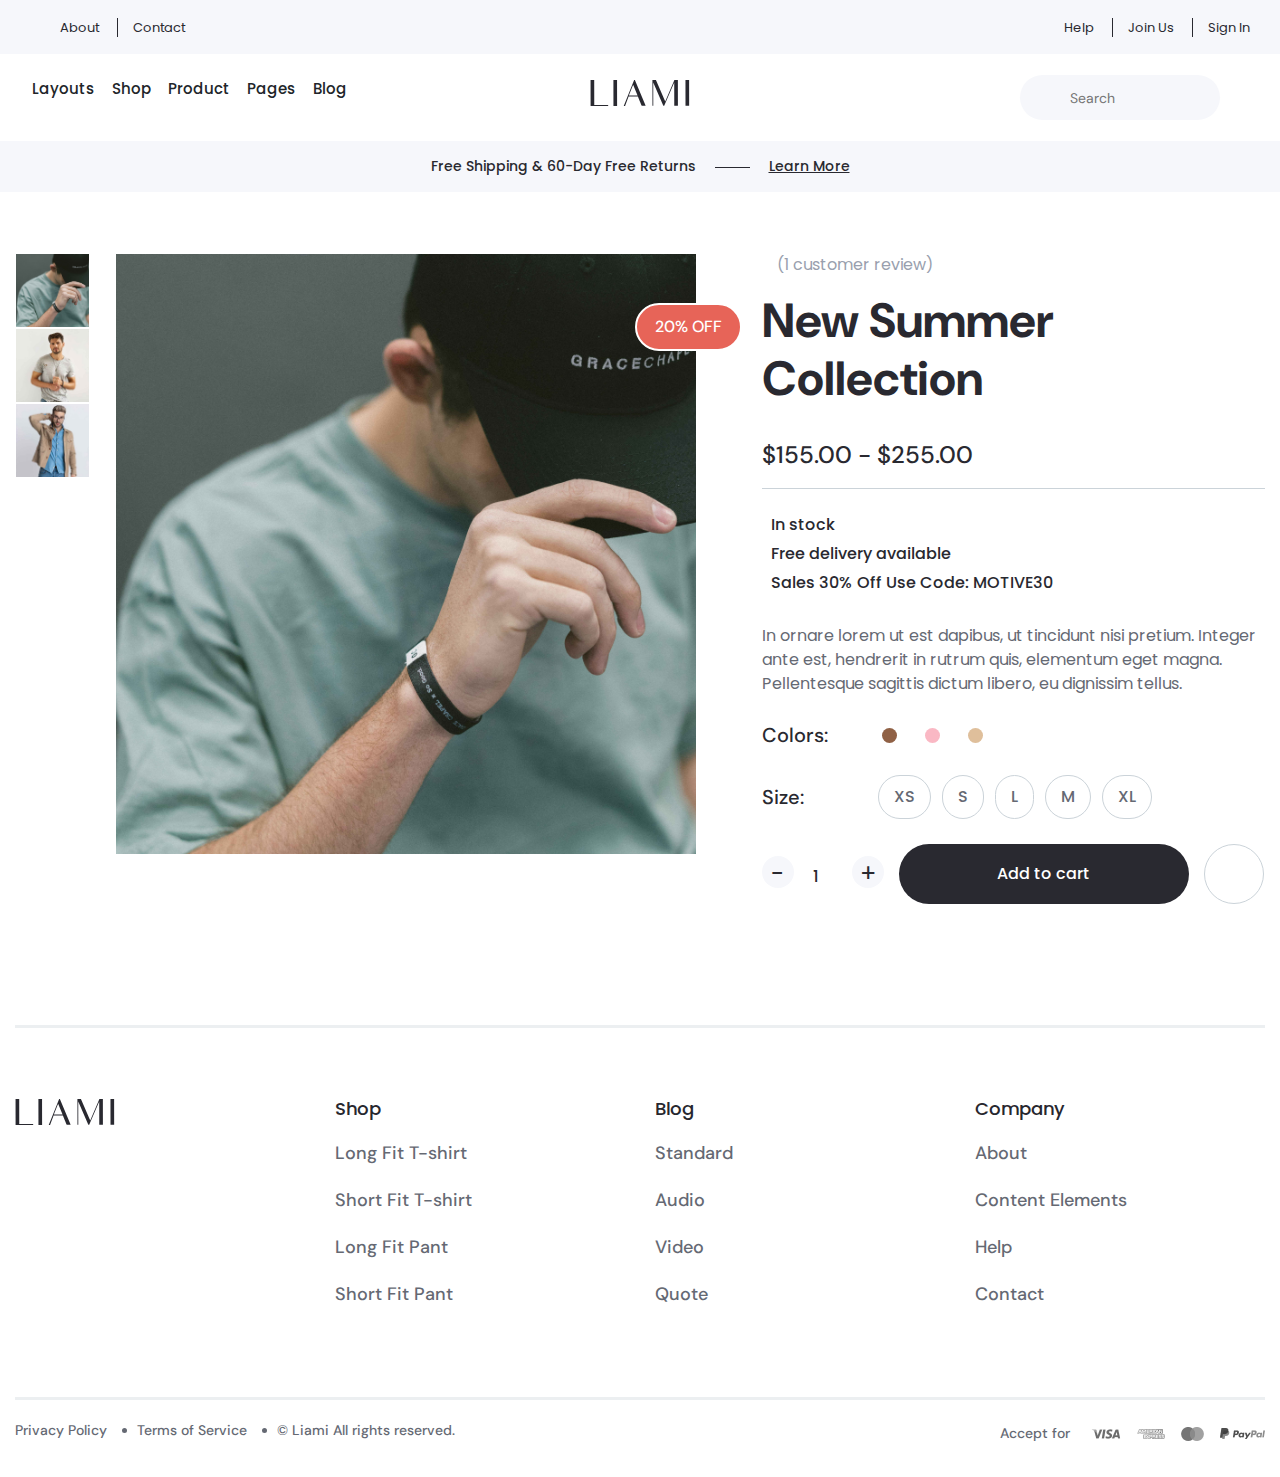
==== commit 4271bd54: "image optimized" ====
--- a/item.html
+++ b/item.html
@@ -23,7 +23,6 @@
 
     <!-- Slick Slider -->
     <link rel="stylesheet" href="./assets/css/vendor/slick.css">
-    <link rel="stylesheet" href="./assets/css/vendor/slick-theme.css">
 
     <!-- Main StyleSheet -->
     <link rel="stylesheet" href="./assets/css/style.css">
@@ -106,46 +105,382 @@
             <div class="container">
                 <div class="row">
 
-                    <!-- Navigation menues -->
-                    <div class="col-lg-5">
+                    <!-- Navigation menus -->
+                    <div class="col-lg-5 col-md-12">
                         <div class="header-navbar-menues">
                             <ul>
-                                <li>
-                                    <span class="cart-list-toggle-btn">
+                                <li class="has-cart-details">
+                                    <span class="cart-list-open-btn">
                                         <i class="fa-solid fa-bars"></i>
                                     </span>
-                                </li>
-
-                                <li>
-                                    Layouts
-                                    <i class="fa-solid fa-angle-down"></i>
-                                </li>
-
-                                <li>
-                                    Shop
-                                    <i class="fa-solid fa-angle-down"></i>
-                                </li>
-
-                                <li>
-                                    Product
-                                    <i class="fa-solid fa-angle-down"></i>
-                                </li>
-
-                                <li>
-                                    Pages
-                                    <i class="fa-solid fa-angle-down"></i>
-                                </li>
-
-                                <li>
-                                    Blog
-                                    <i class="fa-solid fa-angle-down"></i>
+
+                                    <div class="background-layer"></div>
+
+                                    <div class="cart-list-sidebar">
+                                        <div class="cart-sidebar-top">
+                                            <h3>Cart review</h3>
+
+                                            <span class="sidebar-close-btn">
+                                                <i class="fas fa-times"></i>
+                                            </span>
+                                        </div>
+
+                                        <div class="cart-sidebar-items">
+                                            <div class="per-item">
+                                                <div class="cart-sidebar-item-left">
+                                                    <span class="item-img">
+                                                        <img src="./assets/images/card-img1-2_29_11zon.jpg"
+                                                            alt="Added item's image" class="img-fluid w-100">
+                                                    </span>
+
+                                                    <button class="remove-item">
+                                                        <i class="fas fa-times"></i>
+                                                    </button>
+                                                </div>
+
+                                                <div class="cart-sidebar-item-right">
+                                                    <h6>Commodo Blown Lamp</h6>
+
+                                                    <p>
+                                                        <span class="item-qty">
+                                                            <button
+                                                                class="item-qty-btn item-quantity-decreament">-</button>
+                                                            <input type="number" class="item-qty-no" value="1" min="1"
+                                                                max="1001" readonly>
+                                                            <button
+                                                                class="item-qty-btn item-quantity-increament">+</button>
+                                                        </span>
+
+                                                        <span class="item-total-price">$275.00</span>
+                                                    </p>
+                                                </div>
+
+                                            </div>
+
+                                            <div class="per-item">
+                                                <div class="cart-sidebar-item-left">
+                                                    <span class="item-img">
+                                                        <img src="./assets/images/keagan-henmanjpg_3_11zon.jpg"
+                                                            alt="Added item's image" class="img-fluid w-100">
+                                                    </span>
+
+                                                    <button class="remove-item">
+                                                        <i class="fas fa-times"></i>
+                                                    </button>
+                                                </div>
+
+                                                <div class="cart-sidebar-item-right">
+                                                    <h6>Commodo Blown Lamp</h6>
+
+                                                    <p>
+                                                        <span class="item-qty">
+                                                            <button
+                                                                class="item-qty-btn item-quantity-decreament">-</button>
+                                                            <input type="number" class="item-qty-no" value="1" min="1"
+                                                                max="1001" readonly>
+                                                            <button
+                                                                class="item-qty-btn item-quantity-increament">+</button>
+                                                        </span>
+
+                                                        <span class="item-total-price">$275.00</span>
+                                                    </p>
+                                                </div>
+
+                                            </div>
+
+                                            <div class="per-item">
+                                                <div class="cart-sidebar-item-left">
+                                                    <span class="item-img">
+                                                        <img src="./assets/images/product-img1-7_13_11zon.jpg"
+                                                            alt="Added item's image" class="img-fluid w-100">
+                                                    </span>
+
+                                                    <button class="remove-item">
+                                                        <i class="fas fa-times"></i>
+                                                    </button>
+                                                </div>
+
+                                                <div class="cart-sidebar-item-right">
+                                                    <h6>Commodo Blown Lamp</h6>
+
+                                                    <p>
+                                                        <span class="item-qty">
+                                                            <button
+                                                                class="item-qty-btn item-quantity-decreament">-</button>
+                                                            <input type="number" class="item-qty-no" value="1" min="1"
+                                                                max="1001" readonly>
+                                                            <button
+                                                                class="item-qty-btn item-quantity-increament">+</button>
+                                                        </span>
+
+                                                        <span class="item-total-price">$275.00</span>
+                                                    </p>
+                                                </div>
+
+                                            </div>
+                                        </div>
+
+                                        <div class="cart-sidebar-bottom">
+                                            <span class="cart-bottom-head">
+                                                <h5>Subtotal</h5>
+                                                <p>$500</p>
+                                            </span>
+
+                                            <span class="cart-btns">
+                                                <a href="#" class="cart-btn1">
+                                                    View Cart
+                                                    <span></span>
+                                                    <span></span>
+                                                    <span></span>
+                                                    <span></span>
+                                                </a>
+
+                                                <a href="#" class="cart-btn2">
+                                                    Checkout
+                                                    <span></span>
+                                                    <span></span>
+                                                    <span></span>
+                                                    <span></span>
+                                                </a>
+                                            </span>
+                                        </div>
+                                    </div>
+                                </li>
+
+                                <li class="has-mega-menu">
+                                    <span class="main-item">
+                                        Layouts
+                                        <i class="fa-solid fa-angle-down"></i>
+                                    </span>
+
+                                    <div class="mega-menu">
+                                        <div class="container">
+                                            <div class="row menu-row">
+
+                                                <div class="col-2">
+                                                    <ul>
+                                                        <li>
+                                                            <h3> Home Style </h3>
+                                                        </li>
+                                                        <li> <a href="#"> Home Style 1 </a> </li>
+                                                        <li> <a href="#"> Home Style 2 </a> </li>
+                                                        <li> <a href="#"> Home Style 3 </a> <span
+                                                                class="mega-menu-item-badge">New</span> </li>
+                                                    </ul>
+                                                </div>
+
+                                                <div class="col-2">
+                                                    <ul>
+                                                        <li>
+                                                            <h3> Blog Style </h3>
+                                                        </li>
+                                                        <li> <a href="#"> Blog Style 1 </a> <span
+                                                                class="mega-menu-item-badge">New</span> </li>
+                                                        <li> <a href="#"> Blog Style 2 </a> </li>
+                                                        <li> <a href="#"> Blog Style 3 </a> </li>
+                                                        <li> <a href="#"> Blog Style 4 </a> <span
+                                                                class="mega-menu-item-badge">New</span> </li>
+                                                        <li> <a href="#"> Blog Style 5 </a> </li>
+                                                    </ul>
+                                                </div>
+
+                                                <div class="col-2">
+                                                    <ul>
+                                                        <li>
+                                                            <h3> Product Style </h3>
+                                                        </li>
+                                                        <li> <a href="#"> Product Style 1 </a> </li>
+                                                        <li> <a href="#"> Product Style 2 </a> <span
+                                                                class="mega-menu-item-badge">New</span> </li>
+                                                        <li> <a href="#"> Product Style 3 </a> </li>
+                                                        <li> <a href="#"> Product Style 4 </a> </li>
+                                                        <li> <a href="#"> Product Style 5 </a> </li>
+                                                    </ul>
+                                                </div>
+
+                                                <div class="col-2">
+                                                    <ul>
+                                                        <li>
+                                                            <h3> Header Style </h3>
+                                                        </li>
+                                                        <li> <a href="#"> Header Style 1 </a> </li>
+                                                        <li> <a href="#"> Header Style 2 </a> <span
+                                                                class="mega-menu-item-badge">New</span> </li>
+                                                        <li> <a href="#"> Header Style 3 </a> </li>
+                                                    </ul>
+                                                </div>
+
+                                                <div class="col-2">
+                                                    <ul>
+                                                        <li>
+                                                            <a href="#">
+                                                                <div class="mega-menu-item-img">
+                                                                    <img src="./assets/images/card-img1-2_29_11zon.jpg"
+                                                                        alt="Special Product">
+
+                                                                    <div class="info">
+                                                                        <h4>Special Product</h4>
+                                                                        <p>Lorem ipsum dolor sit amet</p>
+                                                                    </div>
+                                                                </div>
+                                                            </a>
+                                                        </li>
+
+                                                        <li>
+                                                            <a href="#">
+                                                                <div class="mega-menu-item-img">
+                                                                    <img src="./assets/images/featured-product-img1-2.jpg"
+                                                                        alt="Special Product">
+
+                                                                    <div class="info">
+                                                                        <h4>Featured Product</h4>
+                                                                        <p>Lorem ipsum dolor sit amet</p>
+                                                                    </div>
+                                                                </div>
+                                                            </a>
+                                                        </li>
+
+                                                    </ul>
+                                                </div>
+
+                                                <div class="col-2">
+                                                    <ul>
+                                                        <li>
+                                                            <a href="#">
+                                                                <div class="mega-menu-item-img">
+                                                                    <img src="./assets/images/testi-img1-1_22_11zon.jpg"
+                                                                        alt="Special Product">
+
+                                                                    <div class="info">
+                                                                        <h4>New Product</h4>
+                                                                        <p>Lorem ipsum dolor sit amet</p>
+                                                                    </div>
+                                                                </div>
+                                                            </a>
+                                                        </li>
+
+                                                        <li>
+                                                            <a href="#">
+                                                                <div class="mega-menu-item-img">
+                                                                    <img src="./assets/images/product-img1-10_14_11zon.jpg"
+                                                                        alt="Special Product">
+
+                                                                    <div class="info">
+                                                                        <h4>Coming Soon</h4>
+                                                                        <p>Lorem ipsum dolor sit amet</p>
+                                                                    </div>
+                                                                </div>
+                                                            </a>
+                                                        </li>
+
+                                                    </ul>
+                                                </div>
+
+                                            </div>
+                                        </div>
+                                    </div>
+                                </li>
+
+                                <li class="has-sub-menu">
+                                    <span class="main-item">
+                                        Shop
+                                        <i class="fa-solid fa-angle-down"></i>
+                                    </span>
+
+                                    <div class="sub-menu">
+                                        <ul>
+                                            <li> <a href="#"> Cart </a> </li>
+                                            <li> <a href="#"> Checkout </a> </li>
+                                            <li> <a href="#"> Wishlist </a> </li>
+                                        </ul>
+                                    </div>
+                                </li>
+
+                                <li class="has-sub-menu">
+                                    <span class="main-item">
+                                        Product
+                                        <i class="fa-solid fa-angle-down"></i>
+                                    </span>
+
+                                    <div class="sub-menu">
+                                        <ul>
+                                            <li> <a href="#"> Product Style 1 </a> </li>
+                                            <li> <a href="#"> Product Style 2 </a> </li>
+                                            <li> <a href="#"> Product Style 3 </a> </li>
+                                            <li> <a href="#"> Product Style 4 </a> </li>
+                                            <li> <a href="#"> Product Style 5 </a> </li>
+                                        </ul>
+                                    </div>
+                                </li>
+
+                                <li class="has-sub-menu">
+                                    <span class="main-item">
+                                        Pages
+                                        <i class="fa-solid fa-angle-down"></i>
+                                    </span>
+
+                                    <div class="sub-menu">
+                                        <ul>
+                                            <li> <a href="#"> About </a> </li>
+                                            <li> <a href="#"> FAQ </a> </li>
+                                            <li> <a href="#"> Login </a> </li>
+                                            <li> <a href="#"> Sign Up </a> </li>
+                                            <li> <a href="#"> Forgot Password </a> </li>
+                                            <li> <a href="#"> Content Elements </a> </li>
+                                            <li> <a href="#"> Contact Style 1 </a> </li>
+                                            <li> <a href="#"> Contact Style 2 </a> </li>
+                                        </ul>
+                                    </div>
+                                </li>
+
+                                <li class="has-mega-menu">
+                                    <span class="main-item">
+                                        Blog
+                                        <i class="fa-solid fa-angle-down"></i>
+                                    </span>
+
+                                    <div class="mega-menu">
+                                        <div class="container">
+                                            <div class="row menu-row">
+
+                                                <div class="col-4">
+                                                    <ul>
+                                                        <li> <a href="#"> Blog Style 1 </a> </li>
+                                                        <li> <a href="#"> Blog Style 2 </a> </li>
+                                                        <li> <a href="#"> Blog Style 3 </a> <span
+                                                                class="mega-menu-item-badge">New</span> </li>
+                                                    </ul>
+                                                </div>
+
+                                                <div class="col-4">
+                                                    <ul>
+                                                        <li> <a href="#"> Blog Style 4 </a> </li>
+                                                        <li> <a href="#"> Blog Single 1 </a> </li>
+                                                        <li> <a href="#"> Blog Single 2 </a> </li>
+                                                        <li> <a href="#"> Audio </a> <span
+                                                                class="mega-menu-item-badge">New</span> </li>
+                                                    </ul>
+                                                </div>
+
+                                                <div class="col-4">
+                                                    <ul>
+                                                        <li> <a href="#"> Video </a> <span
+                                                                class="mega-menu-item-badge">New</span> </li>
+                                                        <li> <a href="#"> Quote </a> </li>
+                                                        <li> <a href="#"> Gallery </a> </li>
+                                                    </ul>
+                                                </div>
+
+                                            </div>
+                                        </div>
+                                    </div>
                                 </li>
                             </ul>
                         </div>
                     </div>
 
                     <!-- Site logo -->
-                    <div class="col-lg-2">
+                    <div class="col-lg-2 col-md-6 col-6">
                         <div class="header-logo">
                             <a href="./index.html">
                                 <img src="./assets/images/logo.svg" alt="Liami">
@@ -154,13 +489,12 @@
                     </div>
 
                     <!-- Search box, wishlist and cart -->
-                    <div class="col-lg-5">
+                    <div class="col-lg-5 col-md-6 col-6">
                         <div class="header-navbar-right">
                             <form action="" class="header-search">
                                 <button>
                                     <i class="fa-solid fa-magnifying-glass"></i>
                                 </button>
-
                                 <input type="search" placeholder="Search">
                             </form>
 
@@ -176,19 +510,116 @@
                                         <i class="fa-solid fa-bag-shopping"></i>
                                     </a>
                                 </li>
+
+                                <!-- Mobile Responsive Menu -->
+                                <li>
+                                    <div class="header-mobile-menu">
+                                        <div class="header-mobile-menu-inner">
+                                            <button class="mobile-menu-open">
+                                                <i class="fa-solid fa-bars"></i>
+                                            </button>
+
+                                            <div class="background-layer"></div>
+
+                                            <div class="mobile-menu-items">
+                                                <button class="mobile-menu-close">
+                                                    <i class="fa-regular fa-circle-xmark"></i>
+                                                </button>
+
+                                                <ul>
+                                                    <li class="has-sub-menu">
+                                                        <span class="main-item">
+                                                            Home
+                                                            <i class="fa-solid fa-angle-down"></i>
+                                                        </span>
+
+                                                        <div class="sub-menu">
+                                                            <ul>
+                                                                <li> <a href="#"> Home Style 1 </a> </li>
+                                                                <li> <a href="#"> Home Style 2 </a> </li>
+                                                                <li> <a href="#"> Home Style 3 </a> </li>
+                                                            </ul>
+                                                        </div>
+                                                    </li>
+
+                                                    <li class="has-sub-menu">
+                                                        <span class="main-item">
+                                                            Shop
+                                                            <i class="fa-solid fa-angle-down"></i>
+                                                        </span>
+
+                                                        <div class="sub-menu">
+                                                            <ul>
+                                                                <li> <a href="#"> Cart </a> </li>
+                                                                <li> <a href="#"> Checkout </a> </li>
+                                                                <li> <a href="#"> Wishlist </a> </li>
+                                                                <li> <a href="#"> Product Style 1 </a> </li>
+                                                                <li> <a href="#"> Product Style 2 </a> </li>
+                                                                <li> <a href="#"> Product Style 3 </a> </li>
+                                                            </ul>
+                                                        </div>
+                                                    </li>
+
+                                                    <li class="has-sub-menu">
+                                                        <span class="main-item">
+                                                            Blog
+                                                            <i class="fa-solid fa-angle-down"></i>
+                                                        </span>
+
+                                                        <div class="sub-menu">
+                                                            <ul>
+                                                                <li> <a href="#"> Blog Style 1 </a> </li>
+                                                                <li> <a href="#"> Blog Style 2 </a> </li>
+                                                                <li> <a href="#"> Blog Style 3 </a> </li>
+                                                                <li> <a href="#"> Blog Single 1 </a> </li>
+                                                                <li> <a href="#"> Blog Single 2 </a> </li>
+                                                                <li> <a href="#"> Audio </a> </li>
+                                                                <li> <a href="#"> Video </a> </li>
+                                                            </ul>
+                                                        </div>
+                                                    </li>
+
+                                                    <li class="has-sub-menu">
+                                                        <span class="main-item">
+                                                            Pages
+                                                            <i class="fa-solid fa-angle-down"></i>
+                                                        </span>
+
+                                                        <div class="sub-menu">
+                                                            <ul>
+                                                                <li> <a href="#"> About </a> </li>
+                                                                <li> <a href="#"> FAQ </a> </li>
+                                                                <li> <a href="#"> Login </a> </li>
+                                                                <li> <a href="#"> Sign Up </a> </li>
+                                                                <li> <a href="#"> Forget Password </a> </li>
+                                                            </ul>
+                                                        </div>
+                                                    </li>
+
+                                                    <li class="has-sub-menu">
+                                                        <span class="main-item">
+                                                            Contact
+                                                            <i class="fa-solid fa-angle-down"></i>
+                                                        </span>
+
+                                                        <div class="sub-menu">
+                                                            <ul>
+                                                                <li> <a href="#"> Contact Style 1 </a> </li>
+                                                                <li> <a href="#"> Contact Style 2 </a> </li>
+                                                            </ul>
+                                                        </div>
+                                                    </li>
+                                                </ul>
+                                            </div>
+                                        </div>
+                                    </div>
+                                </li>
                             </ul>
                         </div>
                     </div>
 
                 </div>
             </div>
-
-
-
-
-
-
-
         </div>
 
         <div class="header-bottombar text-center w-100">
@@ -214,7 +645,7 @@
             <div class="row">
 
                 <!-- Product item's images with slider system -->
-                <div class="col-lg-7">
+                <div class="col-xl-7 col-lg-6 col-12">
                     <div class="item-left-part">
 
                         <div class="product-item-slider">
@@ -222,23 +653,23 @@
                             <div class="item-slider-other-imgs">
                                 <div class="slider-nav-imgs">
                                     <span>
-                                        <img src="./assets/images/keagan-henmanjpg.jpg" alt="Product Item">
+                                        <img src="./assets/images/keagan-henmanjpg_3_11zon.jpg" alt="Product Item">
                                     </span>
 
                                     <span>
-                                        <img src="./assets/images/product-img1-10.jpg" alt="Product Item">
+                                        <img src="./assets/images/product-img1-7_13_11zon.jpg" alt="Product Item">
                                     </span>
 
                                     <span>
-                                        <img src="./assets/images/7.png" alt="Product Item">
+                                        <img src="./assets/images/product-img1-5_12_11zon.jpg" alt="Product Item">
                                     </span>
 
                                     <span>
-                                        <img src="./assets/images/testi-img1-1.jpg" alt="Product Item">
+                                        <img src="./assets/images/testi-img1-3_23_11zon.jpg" alt="Product Item">
                                     </span>
 
                                     <span>
-                                        <img src="./assets/images/nimble-made.jpg" alt="Product Item">
+                                        <img src="./assets/images/nimble-made_7_11zon.jpg" alt="Product Item">
                                     </span>
                                 </div>
                             </div>
@@ -246,23 +677,23 @@
                             <div class="item-slider-main-img">
                                 <div class="slider-main-imgs">
                                     <a href="#">
-                                        <img src="./assets/images/keagan-henmanjpg.jpg" alt="Product Item">
-                                    </a>
-
-                                    <a href="#">
-                                        <img src="./assets/images/product-img1-10.jpg" alt="Product Item">
-                                    </a>
-
-                                    <a href="#">
-                                        <img src="./assets/images/7.png" alt="Product Item">
-                                    </a>
-
-                                    <a href="#">
-                                        <img src="./assets/images/testi-img1-1.jpg" alt="Product Item">
-                                    </a>
-
-                                    <a href="#">
-                                        <img src="./assets/images/nimble-made.jpg" alt="Product Item">
+                                        <img src="./assets/images/keagan-henmanjpg_3_11zon.jpg" alt="Product Item">
+                                    </a>
+
+                                    <a href="#">
+                                        <img src="./assets/images/product-img1-7_13_11zon.jpg" alt="Product Item">
+                                    </a>
+
+                                    <a href="#">
+                                        <img src="./assets/images/product-img1-5_12_11zon.jpg" alt="Product Item">
+                                    </a>
+
+                                    <a href="#">
+                                        <img src="./assets/images/testi-img1-3_23_11zon.jpg" alt="Product Item">
+                                    </a>
+
+                                    <a href="#">
+                                        <img src="./assets/images/nimble-made_7_11zon.jpg" alt="Product Item">
                                     </a>
                                 </div>
                             </div>
@@ -276,7 +707,7 @@
                 </div>
 
                 <!-- Item's right part with other contents -->
-                <div class="col-lg-5">
+                <div class="col-xl-5 col-lg-6 col-12">
                     <div class="item-right-part">
 
                         <p class="item-reviews">
@@ -378,7 +809,9 @@
                     <!-- Logo and social links -->
                     <div class="col-md-3 col-sm-6 col-12">
                         <div class="footer-top-widget">
-                            <img src="./assets/images/logo.svg" alt="Liami">
+                            <a href="./index.html">
+                                <img src="./assets/images/logo.svg" alt="Liami">
+                            </a>
 
                             <div class="footer-social-links">
                                 <span class="social-media">
@@ -482,7 +915,7 @@
                     <div class="col-lg-6 col-md-5 col-12">
                         <div class="footer-bottom-payment">
                             <span>Accept for</span>
-                            <img src="./assets/images/payment-opt-img.png" alt="Payment Methods">
+                            <img src="./assets/images/payment-opt-img_8_11zon.png" alt="Payment Methods">
                         </div>
                     </div>
 
@@ -501,7 +934,9 @@
     <script src="./assets/js/vendor/jquery-3.7.1.min.js"></script>
 
     <!-- Bootstrap -->
-    <!-- <script src="./assets/js/vendor/bootstrap.min.js"></script> -->
+    <script src="https://cdn.jsdelivr.net/npm/bootstrap@5.3.2/dist/js/bootstrap.min.js"
+        integrity="sha384-BBtl+eGJRgqQAUMxJ7pMwbEyER4l1g+O15P+16Ep7Q9Q+zqX6gSbd85u4mG4QzX+"
+        crossorigin="anonymous"></script>
 
     <!-- Slick slider's -->
     <script src="./assets/js/vendor/slick.min.js"></script>
--- a/assets/css/style.css
+++ b/assets/css/style.css
@@ -137,6 +137,8 @@
 }
 .header .header-navbar {
   padding: 1.3125rem 0;
+  position: relative;
+  max-width: 100%;
 }
 .header .header-navbar .row {
   align-items: center;
@@ -149,9 +151,362 @@
 .header .header-navbar .header-navbar-menues ul li {
   font-weight: 500;
   font-size: 15px;
-}
-.header .header-navbar .header-navbar-menues ul li span.cart-list-toggle-btn {
+  cursor: pointer;
+}
+.header .header-navbar .header-navbar-menues ul li span.cart-list-open-btn {
   font-size: 24px;
+}
+.header .header-navbar .header-navbar-menues ul li.has-cart-details .background-layer {
+  position: fixed;
+  top: 0;
+  left: 0;
+  width: 0;
+  height: 0;
+  background: rgba(0, 0, 0, 0.5);
+  transition: width 0.3s ease, height 0.3s ease;
+  z-index: 10;
+  border-bottom-right-radius: 55%;
+}
+.header .header-navbar .header-navbar-menues ul li.has-cart-details .cart-list-sidebar {
+  position: fixed;
+  top: 0;
+  right: 0;
+  width: 0%;
+  height: 100%;
+  background: #fff;
+  transition: width 0.3s ease;
+  overflow: hidden;
+  z-index: 20;
+}
+.header .header-navbar .header-navbar-menues ul li.has-cart-details .cart-list-sidebar .cart-sidebar-top {
+  display: flex;
+  justify-content: space-between;
+  align-items: center;
+  padding: 25px;
+}
+.header .header-navbar .header-navbar-menues ul li.has-cart-details .cart-list-sidebar .cart-sidebar-top h3 {
+  font-size: 23px;
+}
+.header .header-navbar .header-navbar-menues ul li.has-cart-details .cart-list-sidebar .cart-sidebar-top span.sidebar-close-btn i {
+  font-size: 23px;
+}
+.header .header-navbar .header-navbar-menues ul li.has-cart-details .cart-list-sidebar .cart-sidebar-items {
+  max-height: 65%;
+  overflow-y: scroll;
+  padding: 25px;
+  margin: 19px 0;
+  border-top: 1px solid var(--color12);
+  border-bottom: 1px solid var(--color12);
+}
+.header .header-navbar .header-navbar-menues ul li.has-cart-details .cart-list-sidebar .cart-sidebar-items .per-item {
+  display: flex;
+  justify-content: space-between;
+  align-items: center;
+  margin-bottom: 25px;
+}
+.header .header-navbar .header-navbar-menues ul li.has-cart-details .cart-list-sidebar .cart-sidebar-items .cart-sidebar-item-left {
+  height: 85px;
+  width: 105px;
+  overflow: hidden;
+  position: relative;
+}
+.header .header-navbar .header-navbar-menues ul li.has-cart-details .cart-list-sidebar .cart-sidebar-items .cart-sidebar-item-left span.item-img {
+  height: 100%;
+  width: 100%;
+}
+.header .header-navbar .header-navbar-menues ul li.has-cart-details .cart-list-sidebar .cart-sidebar-items .cart-sidebar-item-left span.item-img img {
+  height: 100%;
+  -o-object-fit: cover;
+     object-fit: cover;
+}
+.header .header-navbar .header-navbar-menues ul li.has-cart-details .cart-list-sidebar .cart-sidebar-items .cart-sidebar-item-left button.remove-item {
+  background-color: #ccc;
+  color: #222;
+  width: 25px;
+  height: 25px;
+  display: flex;
+  align-items: center;
+  justify-content: center;
+  outline: none;
+  border: none;
+  cursor: pointer;
+  border-radius: 50%;
+  -webkit-border-radius: 50%;
+  -moz-border-radius: 50%;
+  -ms-border-radius: 50%;
+  -o-border-radius: 50%;
+  position: absolute;
+  top: 0;
+  left: 0;
+}
+.header .header-navbar .header-navbar-menues ul li.has-cart-details .cart-list-sidebar .cart-sidebar-items .cart-sidebar-item-left button.remove-item i {
+  font-size: 11px;
+}
+.header .header-navbar .header-navbar-menues ul li.has-cart-details .cart-list-sidebar .cart-sidebar-items .cart-sidebar-item-right {
+  width: 100%;
+  padding: 5px 15px;
+}
+.header .header-navbar .header-navbar-menues ul li.has-cart-details .cart-list-sidebar .cart-sidebar-items .cart-sidebar-item-right h6 {
+  font-size: 17px;
+  margin: 0;
+  margin-bottom: 11px;
+}
+.header .header-navbar .header-navbar-menues ul li.has-cart-details .cart-list-sidebar .cart-sidebar-items .cart-sidebar-item-right p {
+  display: flex;
+  justify-content: space-between;
+  align-items: center;
+  margin: 0;
+}
+.header .header-navbar .header-navbar-menues ul li.has-cart-details .cart-list-sidebar .cart-sidebar-items .cart-sidebar-item-right p span.item-qty button {
+  padding: 0;
+  background-color: var(--color5);
+  border-radius: 50%;
+  border: 0;
+  color: var(--color1);
+  height: 2rem;
+  width: 2rem;
+  font-size: 1.5rem;
+  cursor: pointer;
+  overflow: hidden;
+}
+.header .header-navbar .header-navbar-menues ul li.has-cart-details .cart-list-sidebar .cart-sidebar-items .cart-sidebar-item-right p span.item-qty input.item-qty-no {
+  border-radius: 0 !important;
+  width: 3.125rem;
+  color: var(--color1);
+  font-weight: 500;
+  border: 0;
+  background-color: transparent;
+  height: 2rem;
+  text-align: center;
+}
+.header .header-navbar .header-navbar-menues ul li.has-cart-details .cart-list-sidebar .cart-sidebar-items .cart-sidebar-item-right p span.item-total-price {
+  font-size: 19px;
+  color: var(--color1);
+}
+.header .header-navbar .header-navbar-menues ul li.has-cart-details .cart-list-sidebar .cart-sidebar-bottom {
+  padding: 25px;
+}
+.header .header-navbar .header-navbar-menues ul li.has-cart-details .cart-list-sidebar .cart-sidebar-bottom .cart-bottom-head {
+  display: flex;
+  justify-content: space-between;
+}
+.header .header-navbar .header-navbar-menues ul li.has-cart-details .cart-list-sidebar .cart-sidebar-bottom .cart-bottom-head h5 {
+  margin: 0;
+  display: inline-block;
+  font-size: 18px;
+  color: var(--color1);
+}
+.header .header-navbar .header-navbar-menues ul li.has-cart-details .cart-list-sidebar .cart-sidebar-bottom .cart-bottom-head p {
+  margin: 0;
+  display: inline-block;
+  text-align: right;
+  font-size: 17px;
+  color: var(--color1);
+}
+.header .header-navbar .header-navbar-menues ul li.has-cart-details .cart-list-sidebar .cart-sidebar-bottom .cart-btns {
+  padding-top: 25px;
+  display: flex;
+  align-items: center;
+  gap: 19px;
+}
+.header .header-navbar .header-navbar-menues ul li.has-cart-details .cart-list-sidebar .cart-sidebar-bottom .cart-btns a {
+  display: block;
+  width: 50%;
+  padding: 19px 0;
+  text-align: center;
+  border-radius: 55px;
+  -webkit-border-radius: 55px;
+  -moz-border-radius: 55px;
+  -ms-border-radius: 55px;
+  -o-border-radius: 55px;
+  border: 1px solid var(--color1);
+  position: relative;
+  font-weight: 500;
+  overflow: hidden;
+  z-index: 1;
+  cursor: pointer;
+}
+.header .header-navbar .header-navbar-menues ul li.has-cart-details .cart-list-sidebar .cart-sidebar-bottom .cart-btns a:hover {
+  border: 1px solid var(--color4);
+  color: #fff !important;
+}
+.header .header-navbar .header-navbar-menues ul li.has-cart-details .cart-list-sidebar .cart-sidebar-bottom .cart-btns a:hover span {
+  transform: translateY(-25px) scale(2);
+  -webkit-transform: translateY(-25px) scale(2);
+  -moz-transform: translateY(-25px) scale(2);
+  -ms-transform: translateY(-25px) scale(2);
+  -o-transform: translateY(-25px) scale(2);
+}
+.header .header-navbar .header-navbar-menues ul li.has-cart-details .cart-list-sidebar .cart-sidebar-bottom .cart-btns a span {
+  display: block;
+  position: absolute;
+  width: 25%;
+  height: 100%;
+  background-color: var(--color4);
+  transform: translateY(150%);
+  border-radius: 50%;
+  left: calc((var(--n) - 1) * 25%);
+  transition: 0.4s;
+  transition-delay: calc((var(--n) - 1) * 0.1s);
+  z-index: -1;
+}
+.header .header-navbar .header-navbar-menues ul li.has-cart-details .cart-list-sidebar .cart-sidebar-bottom .cart-btns a span:nth-of-type(1) {
+  --n: 1 ;
+}
+.header .header-navbar .header-navbar-menues ul li.has-cart-details .cart-list-sidebar .cart-sidebar-bottom .cart-btns a span:nth-of-type(2) {
+  --n: 2;
+}
+.header .header-navbar .header-navbar-menues ul li.has-cart-details .cart-list-sidebar .cart-sidebar-bottom .cart-btns a span:nth-of-type(3) {
+  --n: 3 ;
+}
+.header .header-navbar .header-navbar-menues ul li.has-cart-details .cart-list-sidebar .cart-sidebar-bottom .cart-btns a span:nth-of-type(4) {
+  --n: 4 ;
+}
+.header .header-navbar .header-navbar-menues ul li.has-cart-details .cart-list-sidebar .cart-sidebar-bottom .cart-btns a.cart-btn1 {
+  background-color: transparent;
+  color: #000000;
+}
+.header .header-navbar .header-navbar-menues ul li.has-cart-details .cart-list-sidebar .cart-sidebar-bottom .cart-btns a.cart-btn2 {
+  background-color: black;
+  color: white;
+}
+.header .header-navbar .header-navbar-menues ul li.has-sub-menu:hover .sub-menu {
+  opacity: 1;
+  visibility: visible;
+}
+.header .header-navbar .header-navbar-menues ul li.has-sub-menu .sub-menu {
+  opacity: 0;
+  visibility: hidden;
+  position: absolute;
+  top: 100%;
+  left: auto;
+  right: auto;
+  background-color: #FFF;
+  padding: 15px;
+  z-index: 999;
+  transition: var(--transition);
+  -webkit-transition: var(--transition);
+  -moz-transition: var(--transition);
+  -ms-transition: var(--transition);
+  -o-transition: var(--transition);
+}
+.header .header-navbar .header-navbar-menues ul li.has-sub-menu .sub-menu ul {
+  flex-direction: column;
+  align-items: flex-start;
+  justify-content: start;
+  padding: 0;
+  margin: 0;
+}
+.header .header-navbar .header-navbar-menues ul li.has-sub-menu .sub-menu ul li a {
+  line-height: 1.5rem;
+  font-size: 1rem;
+  color: var(--color3);
+  font-weight: 500;
+  font-family: var(--DM-Sans);
+  transition: var(--transition);
+  -webkit-transition: var(--transition);
+  -moz-transition: var(--transition);
+  -ms-transition: var(--transition);
+  -o-transition: var(--transition);
+}
+.header .header-navbar .header-navbar-menues ul li.has-sub-menu .sub-menu ul li:hover a {
+  color: var(--color4);
+}
+.header .header-navbar .header-navbar-menues ul li.has-mega-menu:hover .mega-menu {
+  opacity: 1;
+  visibility: visible;
+}
+.header .header-navbar .header-navbar-menues ul li.has-mega-menu .mega-menu {
+  opacity: 0;
+  visibility: hidden;
+  min-width: 1500px;
+  width: 100% !important;
+  margin: auto;
+  position: absolute;
+  top: 100%;
+  left: -15%;
+  right: 0;
+  background-color: #FFF;
+  padding: 15px;
+  z-index: 999;
+  transition: var(--transition);
+  -webkit-transition: var(--transition);
+  -moz-transition: var(--transition);
+  -ms-transition: var(--transition);
+  -o-transition: var(--transition);
+}
+.header .header-navbar .header-navbar-menues ul li.has-mega-menu .mega-menu .menu-row {
+  align-items: flex-start;
+}
+.header .header-navbar .header-navbar-menues ul li.has-mega-menu .mega-menu ul {
+  flex-direction: column;
+  align-items: flex-start;
+  justify-content: start;
+  padding: 0;
+  margin: 0;
+}
+.header .header-navbar .header-navbar-menues ul li.has-mega-menu .mega-menu ul li h3 {
+  color: var(--color1);
+  font-family: var(--DM-Sans);
+  font-weight: 700;
+  font-size: 1.375rem;
+  margin: 0 0 1.25rem 0;
+}
+.header .header-navbar .header-navbar-menues ul li.has-mega-menu .mega-menu ul li a {
+  line-height: 1.5rem;
+  font-size: 1rem;
+  color: var(--color3);
+  font-weight: 400;
+  font-family: var(--DM-Sans);
+  transition: var(--transition);
+  -webkit-transition: var(--transition);
+  -moz-transition: var(--transition);
+  -ms-transition: var(--transition);
+  -o-transition: var(--transition);
+}
+.header .header-navbar .header-navbar-menues ul li.has-mega-menu .mega-menu ul li:hover a {
+  color: var(--color4);
+}
+.header .header-navbar .header-navbar-menues ul li.has-mega-menu .mega-menu ul li span {
+  border-radius: 50rem !important;
+  font-size: 8px;
+  font-weight: 400;
+  padding: 4px 5px 3px;
+  margin: 0 0 -3px 4px;
+  background-color: var(--color4);
+  color: #FFF;
+}
+.header .header-navbar .header-navbar-menues ul li.has-mega-menu .mega-menu ul li .mega-menu-item-img {
+  height: 185px;
+  position: relative;
+  overflow: hidden;
+}
+.header .header-navbar .header-navbar-menues ul li.has-mega-menu .mega-menu ul li .mega-menu-item-img img {
+  width: 100%;
+  height: auto;
+}
+.header .header-navbar .header-navbar-menues ul li.has-mega-menu .mega-menu ul li .mega-menu-item-img .info {
+  position: absolute !important;
+  background-color: rgba(255, 255, 255, 0.9);
+  left: 0.9375rem;
+  right: 0.9375rem;
+  bottom: 0.9375rem;
+  padding: 6.42px 5px;
+}
+.header .header-navbar .header-navbar-menues ul li.has-mega-menu .mega-menu ul li .mega-menu-item-img .info h4 {
+  font-size: 15px;
+  color: var(--color1);
+  font-family: var(--DM-Sans);
+  font-weight: 700;
+  text-align: center;
+  margin: 0;
+}
+.header .header-navbar .header-navbar-menues ul li.has-mega-menu .mega-menu ul li .mega-menu-item-img .info p {
+  color: var(--color3);
+  font-size: 11px;
+  font-family: var(--DM-Sans);
+  margin-bottom: 0;
+  text-align: center;
 }
 .header .header-navbar .header-logo {
   text-align: center;
@@ -203,6 +558,7 @@
 .header .header-navbar .header-navbar-right ul.wishlist-and-cart {
   gap: 15px;
   padding-left: 15px;
+  margin: 0;
 }
 .header .header-navbar .header-navbar-right ul.wishlist-and-cart li a {
   font-size: 20px;
@@ -230,6 +586,86 @@
   text-decoration: underline;
   color: inherit;
 }
+.header .header-mobile-menu {
+  position: relative;
+}
+.header .header-mobile-menu button.mobile-menu-open {
+  font-size: 21px;
+  background-color: transparent;
+  border: none;
+  cursor: pointer;
+  outline: none;
+}
+.header .header-mobile-menu .background-layer {
+  position: fixed;
+  top: 0;
+  left: 0;
+  width: 0;
+  height: 0;
+  background: rgba(0, 0, 0, 0.5);
+  transition: width 0.3s ease, height 0.3s ease;
+  z-index: 10;
+  border-bottom-right-radius: 55%;
+}
+.header .header-mobile-menu .mobile-menu-items {
+  position: fixed;
+  top: 0;
+  right: 0;
+  width: 0;
+  height: 100%;
+  background: #fff;
+  transition: width 0.3s ease;
+  overflow: hidden;
+  z-index: 20;
+}
+.header .header-mobile-menu .mobile-menu-items button.mobile-menu-close {
+  font-size: 23px;
+  background-color: transparent;
+  border: none;
+  outline: none;
+  cursor: pointer;
+  cursor: pointer;
+  position: absolute;
+  top: 10px;
+  right: 10px;
+}
+.header .header-mobile-menu .mobile-menu-items > ul {
+  list-style: none;
+  padding: 0;
+  margin: 55px 15px 25px 15px;
+}
+.header .header-mobile-menu .mobile-menu-items > ul li.has-sub-menu {
+  text-align: left;
+  margin-bottom: 15px;
+  font-weight: 500;
+}
+.header .header-mobile-menu .mobile-menu-items > ul li.has-sub-menu ul {
+  margin: 15px 9px;
+}
+.header .header-mobile-menu .mobile-menu-items > ul li.has-sub-menu ul li {
+  padding: 0;
+  font-weight: 400;
+}
+.header .header-mobile-menu .mobile-menu-items > ul li.has-sub-menu ul li a {
+  font-size: 15px;
+  margin-bottom: 11px;
+  display: block;
+}
+.header .header-mobile-menu .mobile-menu-items > ul li.has-sub-menu ul li a:hover {
+  color: var(--color4);
+}
+.header .header-mobile-menu .mobile-menu-items .main-item {
+  display: flex;
+  justify-content: space-between;
+  align-items: center;
+  cursor: pointer;
+}
+.header .header-mobile-menu .mobile-menu-items .sub-menu {
+  display: none;
+}
+.header .header-mobile-menu .mobile-menu-items .has-sub-menu:hover .sub-menu {
+  display: block;
+}
 
 .home-hero {
   padding: 25px 0 55px 0;
@@ -239,6 +675,12 @@
   padding: 0 15px;
   height: 700px;
   position: relative;
+  overflow: hidden;
+  border-radius: 10px;
+  -webkit-border-radius: 10px;
+  -moz-border-radius: 10px;
+  -ms-border-radius: 10px;
+  -o-border-radius: 10px;
 }
 .home-hero .home-hero-slider .hero-item img {
   height: 100%;
@@ -1270,7 +1712,7 @@
 }
 .newsletter .newsletter-wrap {
   padding: 5.625rem 6.25rem 6.25rem;
-  background-image: url("../images/newsletter-mockup.png");
+  background-image: url("../images/newsletter-mockup_6_11zon.png");
   background-size: contain;
   background-repeat: no-repeat;
   background-position: right bottom;
@@ -1370,7 +1812,7 @@
 
 .products-hero {
   position: relative;
-  background: url("../images/nimble-made.jpg") no-repeat;
+  background: url("../images/nimble-made_7_11zon.jpg") no-repeat;
   background-position: center;
   background-size: cover;
 }
@@ -1426,6 +1868,7 @@
   display: grid;
   grid-template-columns: repeat(3, 1fr);
   gap: 25px 30px;
+  padding: 0 15px;
 }
 .products-slider-wrapper .products-slider-inner .products-slider-items .slider-item .slider-item-top {
   height: 535px;
--- a/assets/css/responsive.css
+++ b/assets/css/responsive.css
@@ -1,3 +1,39 @@
+@media (max-width: 1550px) {
+    .header .header-navbar .header-navbar-menues ul li.has-mega-menu .mega-menu {
+        min-width: 1350px;
+        left: 0%;
+    }
+}
+
+@media (max-width: 1390px) {
+    .header .header-navbar .header-navbar-menues ul li.has-mega-menu .mega-menu {
+        min-width: 1250px;
+        left: 0%;
+    }
+}
+
+@media (max-width: 1255px) {
+    .header .header-navbar .header-navbar-menues ul li.has-mega-menu .mega-menu {
+        min-width: 230%;
+        left: 0%;
+    }
+
+    .header .header-navbar .header-navbar-menues ul li.has-mega-menu .mega-menu ul li h3 {
+        font-size: 17px;
+    }
+
+    .header .header-navbar .header-navbar-menues ul li.has-mega-menu .mega-menu ul li a {
+        font-size: 15px;
+    }
+
+    .header .header-navbar .header-navbar-menues ul li.has-mega-menu .mega-menu ul li .mega-menu-item-img .info {
+        left: 7px;
+        right: 7px;
+        bottom: 9px;
+        padding: 3px;
+    }
+}
+
 @media (max-width: 1475px) {
     .home-hero .home-hero-slider .hero-item .hero-item-info {
         top: 45%;
@@ -37,12 +73,87 @@
     .home-products .products-tab-wrapper .tab-card .tab-card-top {
         max-width: 100%;
     }
+
+    .products-slider-wrapper .products-slider-inner .products-slider-items .slider-item .slider-item-top {
+        height: 385px;
+    }
+
+    .product-item .item-right-part .item-bottom a.item-add-to-cart {
+        min-width: auto;
+    }
+}
+
+@media (min-width: 1025px) {
+    .header .header-mobile-menu {
+        display: none;
+    }
+}
+
+@media (max-width: 1025px) {
+    
+    .header .header-topbar, .header .header-bottombar, .header .header-navbar .header-navbar-menues {
+        display: none;
+    }
+
+    .header .header-navbar .header-logo {
+        text-align: left;
+    }
+
+    .header .header-navbar .header-navbar-menues ul li.has-mega-menu .mega-menu ul li h3 {
+       margin-bottom: 9px;
+    }
+
+    .header .header-navbar .header-navbar-menues ul li.has-mega-menu .mega-menu ul li .mega-menu-item-img .info {
+        left: 2px;
+        right: 2px;
+        bottom: 19px;
+        padding: 0;
+    }
+
+    .header .header-navbar .header-navbar-right form.header-search {
+        display: none;
+    }
+
+}
+
+@media (min-width: 1025px) and (max-width: 1111px) {
+    .header .header-navbar .header-navbar-menues ul {
+        gap: 15px;
+    }
+
+    .header .header-navbar .header-navbar-menues ul li {
+        font-size: 14px;
+    }
 }
 
 @media (max-width: 991px) {
+
     .reviews-slider-right {
         padding-top: 25px
     }
+
+    .product-item .item-left-part .product-item-slider .item-slider-main-img img {
+        width: 85%;
+        height: 490px;
+    }
+
+    .product-item .item-left-part span.item-sale {
+        right: auto;
+        left: 5rem;
+    }
+
+    .product-item .item-right-part h1.item-title {
+        padding: 15px 0 0 0;
+    }
+    
+    .home-hero .home-hero-slider button.slick-arrow.prev-arrow {
+        left: 9%;
+    }
+
+    .home-hero .home-hero-slider button.slick-arrow.next-arrow {
+        right: 9%;
+    }
+
 }
 
 @media (max-width: 900px) {
@@ -62,6 +173,8 @@
 
     .home-hero .home-hero-slider .hero-item img {
         height: 50%;
+        border-top-left-radius: 15px;
+        border-top-right-radius: 15px;
     }
 
     .home-hero .home-hero-slider .hero-item .hero-item-info {
@@ -77,6 +190,8 @@
         display: flex;
         flex-direction: column;
         justify-content: center;
+        border-bottom-left-radius: 10px;
+        border-bottom-right-radius: 10px;
     }
 
     .home-hero .home-hero-slider .hero-item-2 h5.hero-subtitle {
@@ -85,6 +200,10 @@
 
     .home-hero .home-hero-slider .hero-item-2 h1.hero-title {
         color: var(--color4);
+    }
+
+    .products-slider-wrapper .products-slider-inner .products-slider-items .slider-item .slider-item-top {
+        height: 295px;
     }
 }
 
@@ -191,6 +310,43 @@
         text-align: center;
         font-size: 2.3rem;
         margin: 15px 0 25px 0;
+    }
+
+    .products-slider-wrapper .products-slider-inner .products-slider-items {
+        grid-template-columns: repeat(2, 1fr);
+        gap: 23px;
+    }
+
+    .product-item .item-left-part .product-item-slider .item-slider-main-img img {
+        width: 100%;
+        height: 390px;
+    }
+
+    .product-item .item-left-part span.item-sale {
+        left: 15%;
+        right: auto;
+        top: 3.125rem;
+    }
+
+    .product-item .item-right-part .item-bottom a.item-add-to-cart {
+        padding: 13px 19px;
+    }
+
+    .product-item .item-right-part .item-bottom a.item-wishlist {
+        height: 2.75rem;
+        width: 2.75rem;
+        font-size: 1.25rem;
+        line-height: 2.8rem;
+    }
+
+    .product-item .item-right-part .item-color span {
+        min-width: auto;
+        margin-right: 1.125rem;
+    }
+
+    .product-item .item-right-part p.item-size span {
+        margin-right: 1rem;
+        min-width: auto;
     }
 }
 
@@ -271,4 +427,13 @@
         flex-direction: column !important;
         gap: 15px;
     }
+
+    .products-slider-wrapper .products-slider-inner .products-slider-items {
+        grid-template-columns: 1fr;
+        gap: 17px;
+    }
+
+    .products-slider-wrapper .products-slider-inner .products-slider-items .slider-item .slider-item-top {
+        height: 399px;
+    }
 }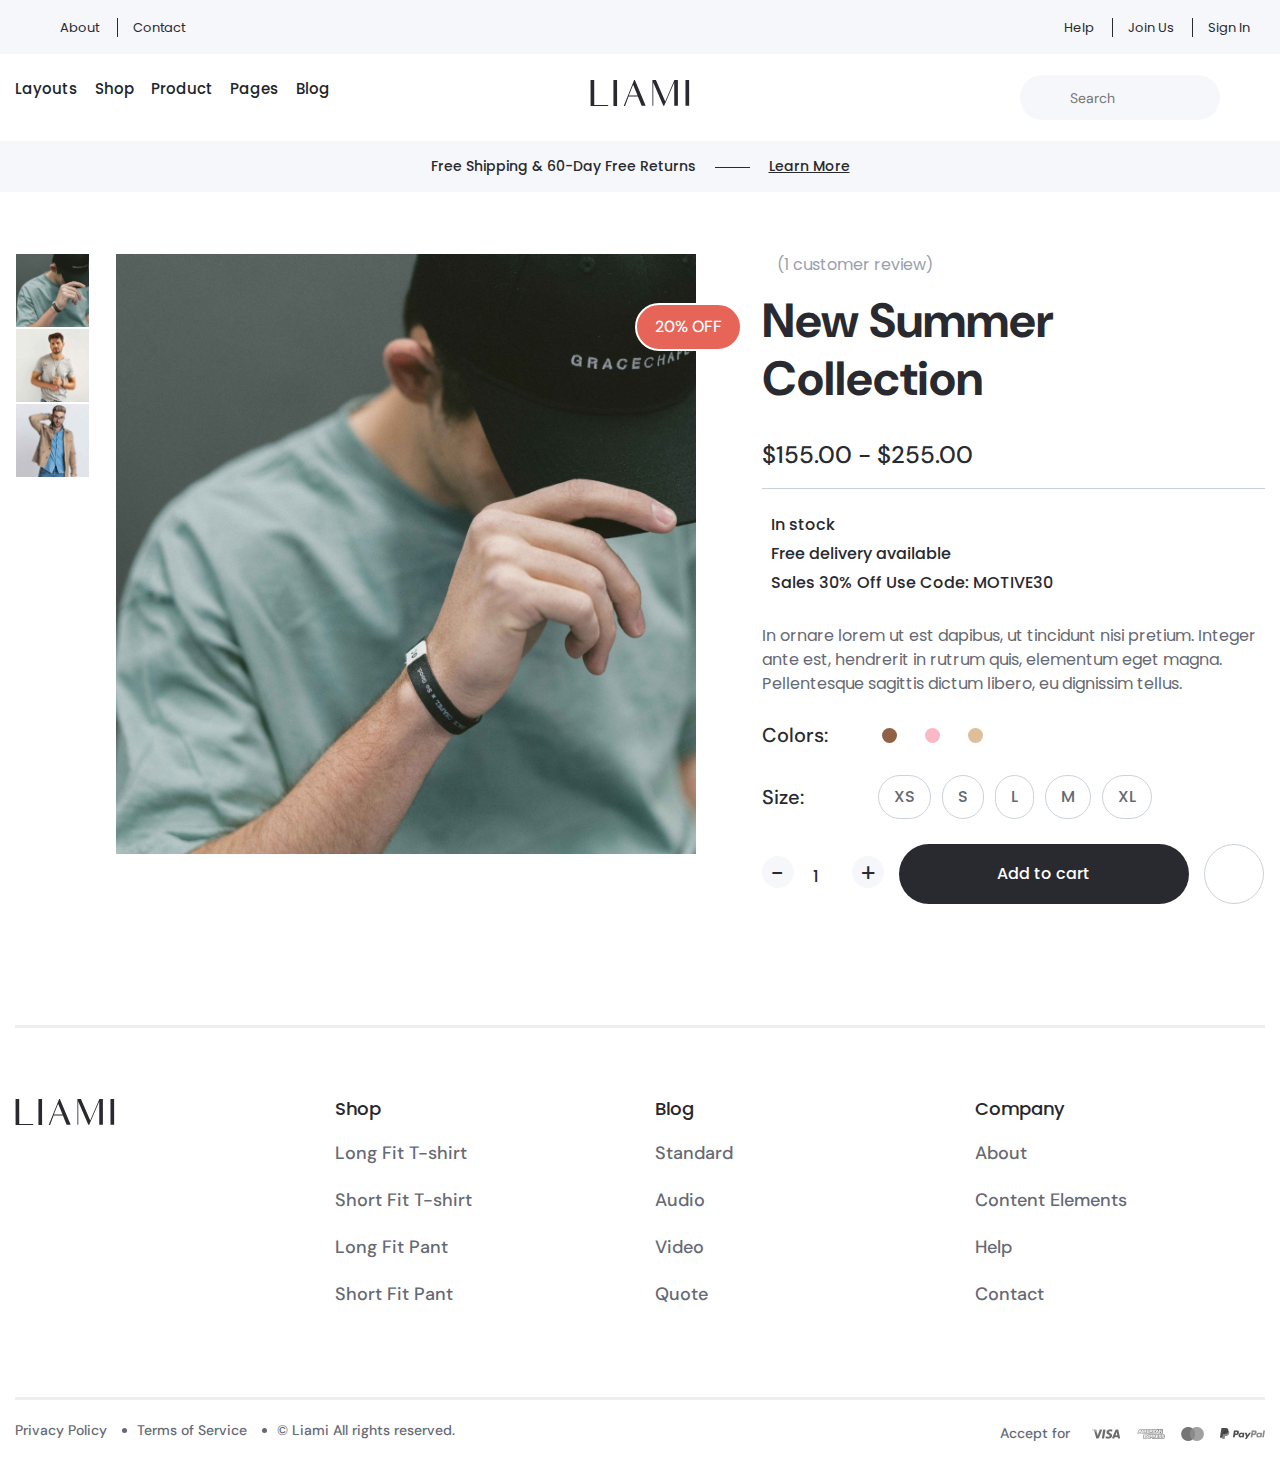
==== commit c1ffe979: "updated" ====
--- a/item.html
+++ b/item.html
@@ -109,7 +109,7 @@
                     <div class="col-lg-5 col-md-12">
                         <div class="header-navbar-menues">
                             <ul>
-                                <li class="has-cart-details">
+                                <!-- <li class="has-cart-details">
                                     <span class="cart-list-open-btn">
                                         <i class="fa-solid fa-bars"></i>
                                     </span>
@@ -245,7 +245,7 @@
                                             </span>
                                         </div>
                                     </div>
-                                </li>
+                                </li> -->
 
                                 <li class="has-mega-menu">
                                     <span class="main-item">
@@ -505,10 +505,150 @@
                                     </a>
                                 </li>
 
-                                <li>
+                                <!-- <li>
                                     <a href="javascript:void(0);" class="cart">
                                         <i class="fa-solid fa-bag-shopping"></i>
                                     </a>
+                                </li> -->
+
+                                <li class="has-cart-details">
+                                    <span class="cart-list-open-btn">
+                                        <a href="javascript:void(0);" class="cart">
+                                            <i class="fa-solid fa-bag-shopping"></i>
+                                        </a>
+                                    </span>
+
+                                    <div class="background-layer"></div>
+
+                                    <div class="cart-list-sidebar">
+                                        <div class="cart-sidebar-top">
+                                            <h3>Cart review</h3>
+
+                                            <span class="sidebar-close-btn">
+                                                <i class="fas fa-times"></i>
+                                            </span>
+                                        </div>
+
+                                        <div class="cart-sidebar-items">
+                                            <div class="per-item">
+                                                <div class="cart-sidebar-item-left">
+                                                    <span class="item-img">
+                                                        <img src="./assets/images/card-img1-2_29_11zon.jpg"
+                                                            alt="Added item's image" class="img-fluid w-100">
+                                                    </span>
+
+                                                    <button class="remove-item">
+                                                        <i class="fas fa-times"></i>
+                                                    </button>
+                                                </div>
+
+                                                <div class="cart-sidebar-item-right">
+                                                    <h6>Commodo Blown Lamp</h6>
+
+                                                    <p>
+                                                        <span class="item-qty">
+                                                            <button
+                                                                class="item-qty-btn item-quantity-decreament">-</button>
+                                                            <input type="number" class="item-qty-no" value="1" min="1"
+                                                                max="1001" readonly>
+                                                            <button
+                                                                class="item-qty-btn item-quantity-increament">+</button>
+                                                        </span>
+
+                                                        <span class="item-total-price">$275.00</span>
+                                                    </p>
+                                                </div>
+
+                                            </div>
+
+                                            <div class="per-item">
+                                                <div class="cart-sidebar-item-left">
+                                                    <span class="item-img">
+                                                        <img src="./assets/images/keagan-henmanjpg_3_11zon.jpg"
+                                                            alt="Added item's image" class="img-fluid w-100">
+                                                    </span>
+
+                                                    <button class="remove-item">
+                                                        <i class="fas fa-times"></i>
+                                                    </button>
+                                                </div>
+
+                                                <div class="cart-sidebar-item-right">
+                                                    <h6>Commodo Blown Lamp</h6>
+
+                                                    <p>
+                                                        <span class="item-qty">
+                                                            <button
+                                                                class="item-qty-btn item-quantity-decreament">-</button>
+                                                            <input type="number" class="item-qty-no" value="1" min="1"
+                                                                max="1001" readonly>
+                                                            <button
+                                                                class="item-qty-btn item-quantity-increament">+</button>
+                                                        </span>
+
+                                                        <span class="item-total-price">$275.00</span>
+                                                    </p>
+                                                </div>
+
+                                            </div>
+
+                                            <div class="per-item">
+                                                <div class="cart-sidebar-item-left">
+                                                    <span class="item-img">
+                                                        <img src="./assets/images/product-img1-7_13_11zon.jpg"
+                                                            alt="Added item's image" class="img-fluid w-100">
+                                                    </span>
+
+                                                    <button class="remove-item">
+                                                        <i class="fas fa-times"></i>
+                                                    </button>
+                                                </div>
+
+                                                <div class="cart-sidebar-item-right">
+                                                    <h6>Commodo Blown Lamp</h6>
+
+                                                    <p>
+                                                        <span class="item-qty">
+                                                            <button
+                                                                class="item-qty-btn item-quantity-decreament">-</button>
+                                                            <input type="number" class="item-qty-no" value="1" min="1"
+                                                                max="1001" readonly>
+                                                            <button
+                                                                class="item-qty-btn item-quantity-increament">+</button>
+                                                        </span>
+
+                                                        <span class="item-total-price">$275.00</span>
+                                                    </p>
+                                                </div>
+
+                                            </div>
+                                        </div>
+
+                                        <div class="cart-sidebar-bottom">
+                                            <span class="cart-bottom-head">
+                                                <h5>Subtotal</h5>
+                                                <p>$500</p>
+                                            </span>
+
+                                            <span class="cart-btns">
+                                                <a href="#" class="cart-btn1">
+                                                    View Cart
+                                                    <span></span>
+                                                    <span></span>
+                                                    <span></span>
+                                                    <span></span>
+                                                </a>
+
+                                                <a href="#" class="cart-btn2">
+                                                    Checkout
+                                                    <span></span>
+                                                    <span></span>
+                                                    <span></span>
+                                                    <span></span>
+                                                </a>
+                                            </span>
+                                        </div>
+                                    </div>
                                 </li>
 
                                 <!-- Mobile Responsive Menu -->
--- a/assets/css/style.css
+++ b/assets/css/style.css
@@ -156,7 +156,201 @@
 .header .header-navbar .header-navbar-menues ul li span.cart-list-open-btn {
   font-size: 24px;
 }
-.header .header-navbar .header-navbar-menues ul li.has-cart-details .background-layer {
+.header .header-navbar .header-navbar-menues ul li.has-sub-menu:hover .sub-menu {
+  opacity: 1;
+  visibility: visible;
+}
+.header .header-navbar .header-navbar-menues ul li.has-sub-menu .sub-menu {
+  opacity: 0;
+  visibility: hidden;
+  position: absolute;
+  top: 100%;
+  left: auto;
+  right: auto;
+  background-color: #FFF;
+  padding: 15px;
+  z-index: 999;
+  transition: var(--transition);
+  -webkit-transition: var(--transition);
+  -moz-transition: var(--transition);
+  -ms-transition: var(--transition);
+  -o-transition: var(--transition);
+}
+.header .header-navbar .header-navbar-menues ul li.has-sub-menu .sub-menu ul {
+  flex-direction: column;
+  align-items: flex-start;
+  justify-content: start;
+  padding: 0;
+  margin: 0;
+}
+.header .header-navbar .header-navbar-menues ul li.has-sub-menu .sub-menu ul li a {
+  line-height: 1.5rem;
+  font-size: 1rem;
+  color: var(--color3);
+  font-weight: 500;
+  font-family: var(--DM-Sans);
+  transition: var(--transition);
+  -webkit-transition: var(--transition);
+  -moz-transition: var(--transition);
+  -ms-transition: var(--transition);
+  -o-transition: var(--transition);
+}
+.header .header-navbar .header-navbar-menues ul li.has-sub-menu .sub-menu ul li:hover a {
+  color: var(--color4);
+}
+.header .header-navbar .header-navbar-menues ul li.has-mega-menu:hover .mega-menu {
+  opacity: 1;
+  visibility: visible;
+}
+.header .header-navbar .header-navbar-menues ul li.has-mega-menu .mega-menu {
+  opacity: 0;
+  visibility: hidden;
+  min-width: 1500px;
+  width: 100% !important;
+  margin: auto;
+  position: absolute;
+  top: 100%;
+  left: -15%;
+  right: 0;
+  background-color: #FFF;
+  padding: 15px;
+  z-index: 999;
+  transition: var(--transition);
+  -webkit-transition: var(--transition);
+  -moz-transition: var(--transition);
+  -ms-transition: var(--transition);
+  -o-transition: var(--transition);
+}
+.header .header-navbar .header-navbar-menues ul li.has-mega-menu .mega-menu .menu-row {
+  align-items: flex-start;
+}
+.header .header-navbar .header-navbar-menues ul li.has-mega-menu .mega-menu ul {
+  flex-direction: column;
+  align-items: flex-start;
+  justify-content: start;
+  padding: 0;
+  margin: 0;
+}
+.header .header-navbar .header-navbar-menues ul li.has-mega-menu .mega-menu ul li h3 {
+  color: var(--color1);
+  font-family: var(--DM-Sans);
+  font-weight: 700;
+  font-size: 1.375rem;
+  margin: 0 0 1.25rem 0;
+}
+.header .header-navbar .header-navbar-menues ul li.has-mega-menu .mega-menu ul li a {
+  line-height: 1.5rem;
+  font-size: 1rem;
+  color: var(--color3);
+  font-weight: 400;
+  font-family: var(--DM-Sans);
+  transition: var(--transition);
+  -webkit-transition: var(--transition);
+  -moz-transition: var(--transition);
+  -ms-transition: var(--transition);
+  -o-transition: var(--transition);
+}
+.header .header-navbar .header-navbar-menues ul li.has-mega-menu .mega-menu ul li:hover a {
+  color: var(--color4);
+}
+.header .header-navbar .header-navbar-menues ul li.has-mega-menu .mega-menu ul li span {
+  border-radius: 50rem !important;
+  font-size: 8px;
+  font-weight: 400;
+  padding: 4px 5px 3px;
+  margin: 0 0 -3px 4px;
+  background-color: var(--color4);
+  color: #FFF;
+}
+.header .header-navbar .header-navbar-menues ul li.has-mega-menu .mega-menu ul li .mega-menu-item-img {
+  height: 185px;
+  position: relative;
+  overflow: hidden;
+}
+.header .header-navbar .header-navbar-menues ul li.has-mega-menu .mega-menu ul li .mega-menu-item-img img {
+  width: 100%;
+  height: auto;
+}
+.header .header-navbar .header-navbar-menues ul li.has-mega-menu .mega-menu ul li .mega-menu-item-img .info {
+  position: absolute !important;
+  background-color: rgba(255, 255, 255, 0.9);
+  left: 0.9375rem;
+  right: 0.9375rem;
+  bottom: 0.9375rem;
+  padding: 6.42px 5px;
+}
+.header .header-navbar .header-navbar-menues ul li.has-mega-menu .mega-menu ul li .mega-menu-item-img .info h4 {
+  font-size: 15px;
+  color: var(--color1);
+  font-family: var(--DM-Sans);
+  font-weight: 700;
+  text-align: center;
+  margin: 0;
+}
+.header .header-navbar .header-navbar-menues ul li.has-mega-menu .mega-menu ul li .mega-menu-item-img .info p {
+  color: var(--color3);
+  font-size: 11px;
+  font-family: var(--DM-Sans);
+  margin-bottom: 0;
+  text-align: center;
+}
+.header .header-navbar .header-logo {
+  text-align: center;
+}
+.header .header-navbar .header-logo img {
+  margin-top: -10px;
+}
+.header .header-navbar .header-navbar-right {
+  text-align: right;
+  display: flex;
+  align-items: center;
+  justify-content: end;
+}
+.header .header-navbar .header-navbar-right form.header-search {
+  position: relative;
+}
+.header .header-navbar .header-navbar-right form.header-search button {
+  position: absolute;
+  left: 0;
+  top: 0;
+  bottom: 0;
+  background-color: transparent;
+  font-size: 1.125rem;
+  font-weight: 700;
+  width: 3.125rem;
+  border: none;
+  cursor: pointer;
+  outline: none;
+}
+.header .header-navbar .header-navbar-right form.header-search input {
+  height: 2.8125rem;
+  width: 12.5rem;
+  background-color: var(--color5);
+  border-radius: 50rem;
+  font-size: 14px;
+  font-family: var(--DM-Sans);
+  color: var(--color2);
+  padding: 0 1.875rem 0 3.125rem;
+  border: none;
+  transition: all linear 0.2s;
+  -webkit-transition: all linear 0.2s;
+  -moz-transition: all linear 0.2s;
+  -ms-transition: all linear 0.2s;
+  -o-transition: all linear 0.2s;
+}
+.header .header-navbar .header-navbar-right form.header-search:hover input {
+  width: 15rem;
+}
+.header .header-navbar .header-navbar-right ul.wishlist-and-cart {
+  gap: 15px;
+  padding-left: 15px;
+  margin: 0;
+}
+.header .header-navbar .header-navbar-right ul.wishlist-and-cart li a {
+  font-size: 20px;
+  color: var(--color1);
+}
+.header .header-navbar .header-navbar-right ul.wishlist-and-cart li.has-cart-details .background-layer {
   position: fixed;
   top: 0;
   left: 0;
@@ -167,7 +361,7 @@
   z-index: 10;
   border-bottom-right-radius: 55%;
 }
-.header .header-navbar .header-navbar-menues ul li.has-cart-details .cart-list-sidebar {
+.header .header-navbar .header-navbar-right ul.wishlist-and-cart li.has-cart-details .cart-list-sidebar {
   position: fixed;
   top: 0;
   right: 0;
@@ -178,19 +372,22 @@
   overflow: hidden;
   z-index: 20;
 }
-.header .header-navbar .header-navbar-menues ul li.has-cart-details .cart-list-sidebar .cart-sidebar-top {
+.header .header-navbar .header-navbar-right ul.wishlist-and-cart li.has-cart-details .cart-list-sidebar .cart-sidebar-top {
   display: flex;
   justify-content: space-between;
   align-items: center;
   padding: 25px;
 }
-.header .header-navbar .header-navbar-menues ul li.has-cart-details .cart-list-sidebar .cart-sidebar-top h3 {
+.header .header-navbar .header-navbar-right ul.wishlist-and-cart li.has-cart-details .cart-list-sidebar .cart-sidebar-top h3 {
   font-size: 23px;
 }
-.header .header-navbar .header-navbar-menues ul li.has-cart-details .cart-list-sidebar .cart-sidebar-top span.sidebar-close-btn i {
+.header .header-navbar .header-navbar-right ul.wishlist-and-cart li.has-cart-details .cart-list-sidebar .cart-sidebar-top span.sidebar-close-btn {
+  cursor: pointer;
+}
+.header .header-navbar .header-navbar-right ul.wishlist-and-cart li.has-cart-details .cart-list-sidebar .cart-sidebar-top span.sidebar-close-btn i {
   font-size: 23px;
 }
-.header .header-navbar .header-navbar-menues ul li.has-cart-details .cart-list-sidebar .cart-sidebar-items {
+.header .header-navbar .header-navbar-right ul.wishlist-and-cart li.has-cart-details .cart-list-sidebar .cart-sidebar-items {
   max-height: 65%;
   overflow-y: scroll;
   padding: 25px;
@@ -198,28 +395,28 @@
   border-top: 1px solid var(--color12);
   border-bottom: 1px solid var(--color12);
 }
-.header .header-navbar .header-navbar-menues ul li.has-cart-details .cart-list-sidebar .cart-sidebar-items .per-item {
+.header .header-navbar .header-navbar-right ul.wishlist-and-cart li.has-cart-details .cart-list-sidebar .cart-sidebar-items .per-item {
   display: flex;
   justify-content: space-between;
   align-items: center;
   margin-bottom: 25px;
 }
-.header .header-navbar .header-navbar-menues ul li.has-cart-details .cart-list-sidebar .cart-sidebar-items .cart-sidebar-item-left {
+.header .header-navbar .header-navbar-right ul.wishlist-and-cart li.has-cart-details .cart-list-sidebar .cart-sidebar-items .cart-sidebar-item-left {
   height: 85px;
   width: 105px;
   overflow: hidden;
   position: relative;
 }
-.header .header-navbar .header-navbar-menues ul li.has-cart-details .cart-list-sidebar .cart-sidebar-items .cart-sidebar-item-left span.item-img {
+.header .header-navbar .header-navbar-right ul.wishlist-and-cart li.has-cart-details .cart-list-sidebar .cart-sidebar-items .cart-sidebar-item-left span.item-img {
   height: 100%;
   width: 100%;
 }
-.header .header-navbar .header-navbar-menues ul li.has-cart-details .cart-list-sidebar .cart-sidebar-items .cart-sidebar-item-left span.item-img img {
+.header .header-navbar .header-navbar-right ul.wishlist-and-cart li.has-cart-details .cart-list-sidebar .cart-sidebar-items .cart-sidebar-item-left span.item-img img {
   height: 100%;
   -o-object-fit: cover;
      object-fit: cover;
 }
-.header .header-navbar .header-navbar-menues ul li.has-cart-details .cart-list-sidebar .cart-sidebar-items .cart-sidebar-item-left button.remove-item {
+.header .header-navbar .header-navbar-right ul.wishlist-and-cart li.has-cart-details .cart-list-sidebar .cart-sidebar-items .cart-sidebar-item-left button.remove-item {
   background-color: #ccc;
   color: #222;
   width: 25px;
@@ -239,25 +436,25 @@
   top: 0;
   left: 0;
 }
-.header .header-navbar .header-navbar-menues ul li.has-cart-details .cart-list-sidebar .cart-sidebar-items .cart-sidebar-item-left button.remove-item i {
+.header .header-navbar .header-navbar-right ul.wishlist-and-cart li.has-cart-details .cart-list-sidebar .cart-sidebar-items .cart-sidebar-item-left button.remove-item i {
   font-size: 11px;
 }
-.header .header-navbar .header-navbar-menues ul li.has-cart-details .cart-list-sidebar .cart-sidebar-items .cart-sidebar-item-right {
+.header .header-navbar .header-navbar-right ul.wishlist-and-cart li.has-cart-details .cart-list-sidebar .cart-sidebar-items .cart-sidebar-item-right {
   width: 100%;
   padding: 5px 15px;
 }
-.header .header-navbar .header-navbar-menues ul li.has-cart-details .cart-list-sidebar .cart-sidebar-items .cart-sidebar-item-right h6 {
+.header .header-navbar .header-navbar-right ul.wishlist-and-cart li.has-cart-details .cart-list-sidebar .cart-sidebar-items .cart-sidebar-item-right h6 {
   font-size: 17px;
   margin: 0;
   margin-bottom: 11px;
 }
-.header .header-navbar .header-navbar-menues ul li.has-cart-details .cart-list-sidebar .cart-sidebar-items .cart-sidebar-item-right p {
+.header .header-navbar .header-navbar-right ul.wishlist-and-cart li.has-cart-details .cart-list-sidebar .cart-sidebar-items .cart-sidebar-item-right p {
   display: flex;
   justify-content: space-between;
   align-items: center;
   margin: 0;
 }
-.header .header-navbar .header-navbar-menues ul li.has-cart-details .cart-list-sidebar .cart-sidebar-items .cart-sidebar-item-right p span.item-qty button {
+.header .header-navbar .header-navbar-right ul.wishlist-and-cart li.has-cart-details .cart-list-sidebar .cart-sidebar-items .cart-sidebar-item-right p span.item-qty button {
   padding: 0;
   background-color: var(--color5);
   border-radius: 50%;
@@ -269,7 +466,7 @@
   cursor: pointer;
   overflow: hidden;
 }
-.header .header-navbar .header-navbar-menues ul li.has-cart-details .cart-list-sidebar .cart-sidebar-items .cart-sidebar-item-right p span.item-qty input.item-qty-no {
+.header .header-navbar .header-navbar-right ul.wishlist-and-cart li.has-cart-details .cart-list-sidebar .cart-sidebar-items .cart-sidebar-item-right p span.item-qty input.item-qty-no {
   border-radius: 0 !important;
   width: 3.125rem;
   color: var(--color1);
@@ -279,37 +476,37 @@
   height: 2rem;
   text-align: center;
 }
-.header .header-navbar .header-navbar-menues ul li.has-cart-details .cart-list-sidebar .cart-sidebar-items .cart-sidebar-item-right p span.item-total-price {
+.header .header-navbar .header-navbar-right ul.wishlist-and-cart li.has-cart-details .cart-list-sidebar .cart-sidebar-items .cart-sidebar-item-right p span.item-total-price {
   font-size: 19px;
   color: var(--color1);
 }
-.header .header-navbar .header-navbar-menues ul li.has-cart-details .cart-list-sidebar .cart-sidebar-bottom {
+.header .header-navbar .header-navbar-right ul.wishlist-and-cart li.has-cart-details .cart-list-sidebar .cart-sidebar-bottom {
   padding: 25px;
 }
-.header .header-navbar .header-navbar-menues ul li.has-cart-details .cart-list-sidebar .cart-sidebar-bottom .cart-bottom-head {
+.header .header-navbar .header-navbar-right ul.wishlist-and-cart li.has-cart-details .cart-list-sidebar .cart-sidebar-bottom .cart-bottom-head {
   display: flex;
   justify-content: space-between;
 }
-.header .header-navbar .header-navbar-menues ul li.has-cart-details .cart-list-sidebar .cart-sidebar-bottom .cart-bottom-head h5 {
+.header .header-navbar .header-navbar-right ul.wishlist-and-cart li.has-cart-details .cart-list-sidebar .cart-sidebar-bottom .cart-bottom-head h5 {
   margin: 0;
   display: inline-block;
   font-size: 18px;
   color: var(--color1);
 }
-.header .header-navbar .header-navbar-menues ul li.has-cart-details .cart-list-sidebar .cart-sidebar-bottom .cart-bottom-head p {
+.header .header-navbar .header-navbar-right ul.wishlist-and-cart li.has-cart-details .cart-list-sidebar .cart-sidebar-bottom .cart-bottom-head p {
   margin: 0;
   display: inline-block;
   text-align: right;
   font-size: 17px;
   color: var(--color1);
 }
-.header .header-navbar .header-navbar-menues ul li.has-cart-details .cart-list-sidebar .cart-sidebar-bottom .cart-btns {
+.header .header-navbar .header-navbar-right ul.wishlist-and-cart li.has-cart-details .cart-list-sidebar .cart-sidebar-bottom .cart-btns {
   padding-top: 25px;
   display: flex;
   align-items: center;
   gap: 19px;
 }
-.header .header-navbar .header-navbar-menues ul li.has-cart-details .cart-list-sidebar .cart-sidebar-bottom .cart-btns a {
+.header .header-navbar .header-navbar-right ul.wishlist-and-cart li.has-cart-details .cart-list-sidebar .cart-sidebar-bottom .cart-btns a {
   display: block;
   width: 50%;
   padding: 19px 0;
@@ -326,18 +523,18 @@
   z-index: 1;
   cursor: pointer;
 }
-.header .header-navbar .header-navbar-menues ul li.has-cart-details .cart-list-sidebar .cart-sidebar-bottom .cart-btns a:hover {
+.header .header-navbar .header-navbar-right ul.wishlist-and-cart li.has-cart-details .cart-list-sidebar .cart-sidebar-bottom .cart-btns a:hover {
   border: 1px solid var(--color4);
   color: #fff !important;
 }
-.header .header-navbar .header-navbar-menues ul li.has-cart-details .cart-list-sidebar .cart-sidebar-bottom .cart-btns a:hover span {
+.header .header-navbar .header-navbar-right ul.wishlist-and-cart li.has-cart-details .cart-list-sidebar .cart-sidebar-bottom .cart-btns a:hover span {
   transform: translateY(-25px) scale(2);
   -webkit-transform: translateY(-25px) scale(2);
   -moz-transform: translateY(-25px) scale(2);
   -ms-transform: translateY(-25px) scale(2);
   -o-transform: translateY(-25px) scale(2);
 }
-.header .header-navbar .header-navbar-menues ul li.has-cart-details .cart-list-sidebar .cart-sidebar-bottom .cart-btns a span {
+.header .header-navbar .header-navbar-right ul.wishlist-and-cart li.has-cart-details .cart-list-sidebar .cart-sidebar-bottom .cart-btns a span {
   display: block;
   position: absolute;
   width: 25%;
@@ -350,219 +547,25 @@
   transition-delay: calc((var(--n) - 1) * 0.1s);
   z-index: -1;
 }
-.header .header-navbar .header-navbar-menues ul li.has-cart-details .cart-list-sidebar .cart-sidebar-bottom .cart-btns a span:nth-of-type(1) {
+.header .header-navbar .header-navbar-right ul.wishlist-and-cart li.has-cart-details .cart-list-sidebar .cart-sidebar-bottom .cart-btns a span:nth-of-type(1) {
   --n: 1 ;
 }
-.header .header-navbar .header-navbar-menues ul li.has-cart-details .cart-list-sidebar .cart-sidebar-bottom .cart-btns a span:nth-of-type(2) {
+.header .header-navbar .header-navbar-right ul.wishlist-and-cart li.has-cart-details .cart-list-sidebar .cart-sidebar-bottom .cart-btns a span:nth-of-type(2) {
   --n: 2;
 }
-.header .header-navbar .header-navbar-menues ul li.has-cart-details .cart-list-sidebar .cart-sidebar-bottom .cart-btns a span:nth-of-type(3) {
+.header .header-navbar .header-navbar-right ul.wishlist-and-cart li.has-cart-details .cart-list-sidebar .cart-sidebar-bottom .cart-btns a span:nth-of-type(3) {
   --n: 3 ;
 }
-.header .header-navbar .header-navbar-menues ul li.has-cart-details .cart-list-sidebar .cart-sidebar-bottom .cart-btns a span:nth-of-type(4) {
+.header .header-navbar .header-navbar-right ul.wishlist-and-cart li.has-cart-details .cart-list-sidebar .cart-sidebar-bottom .cart-btns a span:nth-of-type(4) {
   --n: 4 ;
 }
-.header .header-navbar .header-navbar-menues ul li.has-cart-details .cart-list-sidebar .cart-sidebar-bottom .cart-btns a.cart-btn1 {
+.header .header-navbar .header-navbar-right ul.wishlist-and-cart li.has-cart-details .cart-list-sidebar .cart-sidebar-bottom .cart-btns a.cart-btn1 {
   background-color: transparent;
   color: #000000;
 }
-.header .header-navbar .header-navbar-menues ul li.has-cart-details .cart-list-sidebar .cart-sidebar-bottom .cart-btns a.cart-btn2 {
+.header .header-navbar .header-navbar-right ul.wishlist-and-cart li.has-cart-details .cart-list-sidebar .cart-sidebar-bottom .cart-btns a.cart-btn2 {
   background-color: black;
   color: white;
-}
-.header .header-navbar .header-navbar-menues ul li.has-sub-menu:hover .sub-menu {
-  opacity: 1;
-  visibility: visible;
-}
-.header .header-navbar .header-navbar-menues ul li.has-sub-menu .sub-menu {
-  opacity: 0;
-  visibility: hidden;
-  position: absolute;
-  top: 100%;
-  left: auto;
-  right: auto;
-  background-color: #FFF;
-  padding: 15px;
-  z-index: 999;
-  transition: var(--transition);
-  -webkit-transition: var(--transition);
-  -moz-transition: var(--transition);
-  -ms-transition: var(--transition);
-  -o-transition: var(--transition);
-}
-.header .header-navbar .header-navbar-menues ul li.has-sub-menu .sub-menu ul {
-  flex-direction: column;
-  align-items: flex-start;
-  justify-content: start;
-  padding: 0;
-  margin: 0;
-}
-.header .header-navbar .header-navbar-menues ul li.has-sub-menu .sub-menu ul li a {
-  line-height: 1.5rem;
-  font-size: 1rem;
-  color: var(--color3);
-  font-weight: 500;
-  font-family: var(--DM-Sans);
-  transition: var(--transition);
-  -webkit-transition: var(--transition);
-  -moz-transition: var(--transition);
-  -ms-transition: var(--transition);
-  -o-transition: var(--transition);
-}
-.header .header-navbar .header-navbar-menues ul li.has-sub-menu .sub-menu ul li:hover a {
-  color: var(--color4);
-}
-.header .header-navbar .header-navbar-menues ul li.has-mega-menu:hover .mega-menu {
-  opacity: 1;
-  visibility: visible;
-}
-.header .header-navbar .header-navbar-menues ul li.has-mega-menu .mega-menu {
-  opacity: 0;
-  visibility: hidden;
-  min-width: 1500px;
-  width: 100% !important;
-  margin: auto;
-  position: absolute;
-  top: 100%;
-  left: -15%;
-  right: 0;
-  background-color: #FFF;
-  padding: 15px;
-  z-index: 999;
-  transition: var(--transition);
-  -webkit-transition: var(--transition);
-  -moz-transition: var(--transition);
-  -ms-transition: var(--transition);
-  -o-transition: var(--transition);
-}
-.header .header-navbar .header-navbar-menues ul li.has-mega-menu .mega-menu .menu-row {
-  align-items: flex-start;
-}
-.header .header-navbar .header-navbar-menues ul li.has-mega-menu .mega-menu ul {
-  flex-direction: column;
-  align-items: flex-start;
-  justify-content: start;
-  padding: 0;
-  margin: 0;
-}
-.header .header-navbar .header-navbar-menues ul li.has-mega-menu .mega-menu ul li h3 {
-  color: var(--color1);
-  font-family: var(--DM-Sans);
-  font-weight: 700;
-  font-size: 1.375rem;
-  margin: 0 0 1.25rem 0;
-}
-.header .header-navbar .header-navbar-menues ul li.has-mega-menu .mega-menu ul li a {
-  line-height: 1.5rem;
-  font-size: 1rem;
-  color: var(--color3);
-  font-weight: 400;
-  font-family: var(--DM-Sans);
-  transition: var(--transition);
-  -webkit-transition: var(--transition);
-  -moz-transition: var(--transition);
-  -ms-transition: var(--transition);
-  -o-transition: var(--transition);
-}
-.header .header-navbar .header-navbar-menues ul li.has-mega-menu .mega-menu ul li:hover a {
-  color: var(--color4);
-}
-.header .header-navbar .header-navbar-menues ul li.has-mega-menu .mega-menu ul li span {
-  border-radius: 50rem !important;
-  font-size: 8px;
-  font-weight: 400;
-  padding: 4px 5px 3px;
-  margin: 0 0 -3px 4px;
-  background-color: var(--color4);
-  color: #FFF;
-}
-.header .header-navbar .header-navbar-menues ul li.has-mega-menu .mega-menu ul li .mega-menu-item-img {
-  height: 185px;
-  position: relative;
-  overflow: hidden;
-}
-.header .header-navbar .header-navbar-menues ul li.has-mega-menu .mega-menu ul li .mega-menu-item-img img {
-  width: 100%;
-  height: auto;
-}
-.header .header-navbar .header-navbar-menues ul li.has-mega-menu .mega-menu ul li .mega-menu-item-img .info {
-  position: absolute !important;
-  background-color: rgba(255, 255, 255, 0.9);
-  left: 0.9375rem;
-  right: 0.9375rem;
-  bottom: 0.9375rem;
-  padding: 6.42px 5px;
-}
-.header .header-navbar .header-navbar-menues ul li.has-mega-menu .mega-menu ul li .mega-menu-item-img .info h4 {
-  font-size: 15px;
-  color: var(--color1);
-  font-family: var(--DM-Sans);
-  font-weight: 700;
-  text-align: center;
-  margin: 0;
-}
-.header .header-navbar .header-navbar-menues ul li.has-mega-menu .mega-menu ul li .mega-menu-item-img .info p {
-  color: var(--color3);
-  font-size: 11px;
-  font-family: var(--DM-Sans);
-  margin-bottom: 0;
-  text-align: center;
-}
-.header .header-navbar .header-logo {
-  text-align: center;
-}
-.header .header-navbar .header-logo img {
-  margin-top: -10px;
-}
-.header .header-navbar .header-navbar-right {
-  text-align: right;
-  display: flex;
-  align-items: center;
-  justify-content: end;
-}
-.header .header-navbar .header-navbar-right form.header-search {
-  position: relative;
-}
-.header .header-navbar .header-navbar-right form.header-search button {
-  position: absolute;
-  left: 0;
-  top: 0;
-  bottom: 0;
-  background-color: transparent;
-  font-size: 1.125rem;
-  font-weight: 700;
-  width: 3.125rem;
-  border: none;
-  cursor: pointer;
-  outline: none;
-}
-.header .header-navbar .header-navbar-right form.header-search input {
-  height: 2.8125rem;
-  width: 12.5rem;
-  background-color: var(--color5);
-  border-radius: 50rem;
-  font-size: 14px;
-  font-family: var(--DM-Sans);
-  color: var(--color2);
-  padding: 0 1.875rem 0 3.125rem;
-  border: none;
-  transition: all linear 0.2s;
-  -webkit-transition: all linear 0.2s;
-  -moz-transition: all linear 0.2s;
-  -ms-transition: all linear 0.2s;
-  -o-transition: all linear 0.2s;
-}
-.header .header-navbar .header-navbar-right form.header-search:hover input {
-  width: 15rem;
-}
-.header .header-navbar .header-navbar-right ul.wishlist-and-cart {
-  gap: 15px;
-  padding-left: 15px;
-  margin: 0;
-}
-.header .header-navbar .header-navbar-right ul.wishlist-and-cart li a {
-  font-size: 20px;
-  color: var(--color1);
 }
 .header .header-bottombar {
   background-color: var(--color5);
@@ -672,15 +675,9 @@
   position: relative;
 }
 .home-hero .home-hero-slider .hero-item {
-  padding: 0 15px;
+  padding: 0;
   height: 700px;
   position: relative;
-  overflow: hidden;
-  border-radius: 10px;
-  -webkit-border-radius: 10px;
-  -moz-border-radius: 10px;
-  -ms-border-radius: 10px;
-  -o-border-radius: 10px;
 }
 .home-hero .home-hero-slider .hero-item img {
   height: 100%;
@@ -760,7 +757,7 @@
   --n: 4 ;
 }
 .home-hero .home-hero-slider .hero-item-1 h5.hero-subtitle {
-  color: var(--color4);
+  color: var(--white);
 }
 .home-hero .home-hero-slider .hero-item-1 h1.hero-title {
   color: var(--color1);
@@ -848,6 +845,11 @@
   width: 100%;
   overflow: hidden;
   position: relative;
+  border-radius: 10px;
+  -webkit-border-radius: 10px;
+  -moz-border-radius: 10px;
+  -ms-border-radius: 10px;
+  -o-border-radius: 10px;
 }
 .collections .collection-item .collection-item-img::before {
   content: "";
@@ -935,49 +937,243 @@
   font-weight: 700;
   margin: 15px 0 35px 0;
 }
-.home-products .products-tab-wrapper .nav-tabs {
-  justify-content: center;
-  gap: 15px;
-}
-.home-products .products-tab-wrapper .nav-tabs button.nav-link {
-  background: transparent;
-  outline: none;
+.home-products .home-products-slider {
+  position: relative;
+}
+.home-products .home-products-slider .slick-arrow {
+  position: absolute;
+  bottom: -35px;
+  border: none;
+  height: 45px;
+  width: 45px;
+  border-radius: 50%;
   cursor: pointer;
 }
-.home-products .products-tab-wrapper .nav-tabs button.nav-link:hover {
-  background-color: var(--color1);
-  color: #FFF;
-}
-.home-products .products-tab-wrapper .nav-tabs button.nav-link.active {
-  border: none;
-  border-bottom: 1px solid #000 !important;
-}
-.home-products .products-tab-wrapper .tab-content .tab-cards-wrapper {
+.home-products .home-products-slider .prev-arrow {
+  right: 50px;
+}
+.home-products .home-products-slider .next-arrow {
+  right: 0;
+}
+.home-products .home-products-slider .products-slide-left img {
+  height: 500px;
+  -o-object-fit: cover;
+     object-fit: cover;
+}
+.home-products .home-products-slider .products-slide-left h4 {
+  text-align: center;
+  font-size: 27px;
+  font-weight: 600;
+  margin-top: 9px;
+}
+.home-products .home-products-slider .products-slide-right {
   display: grid;
   grid-template-columns: repeat(4, 1fr);
-  gap: 29px;
-  padding: 29px 0;
-}
-.home-products .products-tab-wrapper .tab-card .tab-card-top {
-  max-width: 300px;
-  height: 300px;
-  overflow: hidden;
-  position: relative;
-}
-.home-products .products-tab-wrapper .tab-card .tab-card-top a.tab-card-img img {
+  gap: 19px;
+}
+.home-products .home-products-slider .products-slide-right span {
+  height: 240px;
+}
+.home-products .home-products-slider .products-slide-right span img {
   width: 100%;
   height: 100%;
   -o-object-fit: cover;
      object-fit: cover;
 }
-.home-products .products-tab-wrapper .tab-card .tab-card-top span.tab-card-icon-btns {
+.home-products .all-products-btn {
+  margin-top: 25px;
+  padding: 15px;
+}
+.home-products .all-products-btn a {
+  border: 1px solid var(--color1);
+  position: relative;
+  display: inline-block;
+  color: var(--color1);
+  border-radius: 50rem;
+  font-weight: 500;
+  overflow: hidden;
+  z-index: 1;
+  padding: 1.0625rem 2.5rem;
+  font-size: 1rem;
+  background-color: transparent;
+  cursor: pointer;
+}
+.home-products .all-products-btn a:hover {
+  border: 1px solid var(--color4);
+  color: #fff;
+}
+.home-products .all-products-btn a:hover span {
+  transform: translateY(-25px) scale(2);
+  -webkit-transform: translateY(-25px) scale(2);
+  -moz-transform: translateY(-25px) scale(2);
+  -ms-transform: translateY(-25px) scale(2);
+  -o-transform: translateY(-25px) scale(2);
+}
+.home-products .all-products-btn a span {
+  display: block;
+  position: absolute;
+  width: 25%;
+  height: 100%;
+  background-color: var(--color4);
+  transform: translateY(150%);
+  border-radius: 50%;
+  left: calc((var(--n) - 1) * 25%);
+  transition: 0.4s;
+  transition-delay: calc((var(--n) - 1) * 0.1s);
+  z-index: -1;
+}
+.home-products .all-products-btn a span:nth-of-type(1) {
+  --n: 1 ;
+}
+.home-products .all-products-btn a span:nth-of-type(2) {
+  --n: 2;
+}
+.home-products .all-products-btn a span:nth-of-type(3) {
+  --n: 3 ;
+}
+.home-products .all-products-btn a span:nth-of-type(4) {
+  --n: 4 ;
+}
+
+.reviews {
+  background-color: #F6F7FB;
+  padding: 89px 0;
+}
+.reviews .reviews-header h6.reviews-subtitle {
+  color: var(--color4);
+  font-size: 1.25rem;
+  font-weight: 500;
+}
+.reviews .reviews-header h2.reviews-title {
+  font-size: 3rem;
+  color: var(--color1);
+  font-family: var(--DM-Sans);
+  font-weight: 700;
+  margin: 15px 0 35px 0;
+}
+.reviews .reviews-slider .reviews-slider-left {
+  height: 450px;
+}
+.reviews .reviews-slider .reviews-slider-left .slider-for .slider-left-contents {
+  display: flex;
+  flex-wrap: wrap;
+  justify-content: flex-end;
+  position: relative;
+}
+.reviews .reviews-slider .reviews-slider-left .slider-for .slider-left-contents .reviews-left-img {
+  height: 450px;
+  max-width: 23.75rem;
+}
+.reviews .reviews-slider .reviews-slider-left .slider-for .slider-left-contents .reviews-left-img img {
+  height: 100%;
+  width: 100%;
+  -o-object-fit: cover;
+     object-fit: cover;
+}
+.reviews .reviews-slider .reviews-slider-left .slider-for .slider-left-contents .reviews-left-info {
+  width: 55%;
+  position: absolute;
+  top: 50%;
+  left: 0;
+  transform: translateY(-50%);
+  -webkit-transform: translateY(-50%);
+  -moz-transform: translateY(-50%);
+  -ms-transform: translateY(-50%);
+  -o-transform: translateY(-50%);
+}
+.reviews .reviews-slider .reviews-slider-left .slider-for .slider-left-contents .reviews-left-info p {
+  font-size: 2rem;
+  line-height: 1.2;
+  color: var(--color11);
+  font-family: var(--DM-Sans);
+  font-weight: 500;
+}
+.reviews .reviews-slider .reviews-slider-left .slider-for .slider-left-contents .reviews-left-info h5 {
+  color: var(--color1);
+  font-family: var(--DM-Sans);
+  margin-top: 3.125rem;
+  font-size: 1.5rem;
+  font-weight: 500;
+}
+.reviews .reviews-slider .reviews-slider-left .slider-for .slider-left-contents .reviews-left-info h6 {
+  color: #656973;
+  font-size: 1rem;
+}
+.reviews .reviews-slider .reviews-slider-right .slider-nav .slider-right-item {
+  height: 350px;
+  padding: 0 7px !important;
+}
+.reviews .reviews-slider .reviews-slider-right .slider-nav .slider-right-item img {
+  width: 100%;
+  height: 100%;
+  -o-object-fit: cover;
+     object-fit: cover;
+}
+.reviews .reviews-slider .reviews-slider-right .slider-nav button.slick-arrow {
+  background-color: var(--color5);
+  height: 2.5rem;
+  width: 2.5rem;
+  font-size: 13px;
+  border: none;
+  border-radius: 50%;
+  cursor: pointer;
+  position: relative;
+  overflow: hidden;
+  outline: none;
+}
+.reviews .reviews-slider .reviews-slider-right .slider-nav button.slick-arrow {
+  position: absolute;
+  top: 49%;
+  z-index: 3;
+}
+.reviews .reviews-slider .reviews-slider-right .slider-nav button.slick-arrow.prev-arrow {
+  left: 2%;
+}
+.reviews .reviews-slider .reviews-slider-right .slider-nav button.slick-arrow.next-arrow {
+  right: calc(2% + 15px);
+}
+
+.new-arrivals {
+  padding-top: 95px;
+}
+.new-arrivals .new-arrivals-header h6.new-arrivals-subtitle {
+  color: var(--color4);
+  font-size: 1.25rem;
+  font-weight: 500;
+}
+.new-arrivals .new-arrivals-header h2.new-arrivals-title {
+  font-size: 3rem;
+  color: var(--color1);
+  font-family: var(--DM-Sans);
+  font-weight: 700;
+  margin: 15px 0 35px 0;
+}
+.new-arrivals .new-arrivals-slider {
+  position: relative;
+}
+.new-arrivals .new-arrivals-slider .arrivals-slider-card {
+  padding: 0 9px;
+}
+.new-arrivals .new-arrivals-slider .arrivals-slider-card .arrivals-slider-card-top {
+  max-width: 100%;
+  height: 300px;
+  overflow: hidden;
+  position: relative;
+}
+.new-arrivals .new-arrivals-slider .arrivals-slider-card .arrivals-slider-card-top a.arrivals-slider-img img {
+  width: 100%;
+  height: 100%;
+  -o-object-fit: cover;
+     object-fit: cover;
+}
+.new-arrivals .new-arrivals-slider .arrivals-slider-card .arrivals-slider-card-top span.arrivals-card-icon-btns {
   position: absolute;
   top: 0.9375rem;
   right: 0.9375rem;
   z-index: 1;
   max-width: 2.8125rem;
 }
-.home-products .products-tab-wrapper .tab-card .tab-card-top span.tab-card-icon-btns button.tab-card-icon {
+.new-arrivals .new-arrivals-slider .arrivals-slider-card .arrivals-slider-card-top span.arrivals-card-icon-btns button.arrival-slider-card-icon {
   height: 2.1875rem;
   width: 2.1875rem;
   display: flex;
@@ -998,38 +1194,38 @@
   -ms-transition: var(--transition);
   -o-transition: var(--transition);
 }
-.home-products .products-tab-wrapper .tab-card .tab-card-top span.tab-card-icon-btns button.tab-card-icon i {
+.new-arrivals .new-arrivals-slider .arrivals-slider-card .arrivals-slider-card-top span.arrivals-card-icon-btns button.arrival-slider-card-icon i {
   color: var(--color11);
 }
-.home-products .products-tab-wrapper .tab-card .tab-card-top span.tab-card-icon-btns button.tab-card-icon:not(.wishlist-icon) {
+.new-arrivals .new-arrivals-slider .arrivals-slider-card .arrivals-slider-card-top span.arrivals-card-icon-btns button.arrival-slider-card-icon:not(.wishlist-icon) {
   transform: translateX(3.125rem);
   opacity: 0;
   visibility: hidden;
 }
-.home-products .products-tab-wrapper .tab-card .tab-card-top span.tab-card-icon-btns button.tab-card-icon:hover i {
+.new-arrivals .new-arrivals-slider .arrivals-slider-card .arrivals-slider-card-top span.arrivals-card-icon-btns button.arrival-slider-card-icon:hover i {
   color: var(--color4);
 }
-.home-products .products-tab-wrapper .tab-card .tab-card-bottom h4.tab-card-title {
+.new-arrivals .new-arrivals-slider .arrivals-slider-card .arrivals-slider-card-bottom h4.arrivals-slider-card-title {
   margin-top: 19px;
 }
-.home-products .products-tab-wrapper .tab-card .tab-card-bottom h4.tab-card-title a {
+.new-arrivals .new-arrivals-slider .arrivals-slider-card .arrivals-slider-card-bottom h4.arrivals-slider-card-title a {
   text-decoration: none;
   font-size: 1.375rem;
   color: var(--color1);
   font-family: var(--DM-Sans);
   font-weight: 700;
 }
-.home-products .products-tab-wrapper .tab-card .tab-card-bottom p.tab-card-price {
+.new-arrivals .new-arrivals-slider .arrivals-slider-card .arrivals-slider-card-bottom p.arrivals-slider-card-price {
   color: var(--color3);
   font-size: 1rem;
   margin: 0;
 }
-.home-products .products-tab-wrapper .tab-card .tab-card-bottom p.tab-card-colors {
+.new-arrivals .new-arrivals-slider .arrivals-slider-card .arrivals-slider-card-bottom p.arrivals-slider-card-colors {
   display: flex;
   align-items: center;
   margin-top: 5px;
 }
-.home-products .products-tab-wrapper .tab-card .tab-card-bottom p.tab-card-colors a.color {
+.new-arrivals .new-arrivals-slider .arrivals-slider-card .arrivals-slider-card-bottom p.arrivals-slider-card-colors a.color {
   height: 0.9375rem;
   width: 0.9375rem;
   border-radius: 50%;
@@ -1037,7 +1233,7 @@
   display: inline-block;
   margin: 4px;
 }
-.home-products .products-tab-wrapper .tab-card .tab-card-bottom p.tab-card-colors a.color::after {
+.new-arrivals .new-arrivals-slider .arrivals-slider-card .arrivals-slider-card-bottom p.arrivals-slider-card-colors a.color::after {
   content: "";
   position: absolute;
   top: -4px;
@@ -1054,296 +1250,6 @@
   -ms-transition: var(--transition);
   -o-transition: var(--transition);
 }
-.home-products .products-tab-wrapper .tab-card .tab-card-bottom p.tab-card-colors a.color:hover::after {
-  opacity: 1;
-  transform: scale(1);
-}
-.home-products .products-tab-wrapper .tab-card .tab-card-bottom p.tab-card-colors a.color:nth-of-type(1) {
-  background-color: var(--color6);
-}
-.home-products .products-tab-wrapper .tab-card .tab-card-bottom p.tab-card-colors a.color:nth-of-type(2) {
-  background-color: var(--color7);
-}
-.home-products .products-tab-wrapper .tab-card .tab-card-bottom p.tab-card-colors a.color:nth-of-type(3) {
-  background-color: var(--color8);
-}
-.home-products .products-tab-wrapper .tab-card .tab-card-bottom p.tab-card-colors a.color + a.color {
-  margin-left: 1.5rem;
-}
-.home-products .products-tab-wrapper .tab-card:hover .tab-card-top span.tab-card-icon-btns button.tab-card-icon:not(.wishlist-icon) {
-  opacity: 1;
-  visibility: visible;
-  transform: translateX(0);
-}
-.home-products .all-products-btn {
-  padding: 15px;
-}
-.home-products .all-products-btn a {
-  border: 1px solid var(--color1);
-  position: relative;
-  display: inline-block;
-  color: var(--color1);
-  border-radius: 50rem;
-  font-weight: 500;
-  overflow: hidden;
-  z-index: 1;
-  padding: 1.0625rem 2.5rem;
-  font-size: 1rem;
-  background-color: transparent;
-  cursor: pointer;
-}
-.home-products .all-products-btn a:hover {
-  border: 1px solid var(--color4);
-  color: #fff;
-}
-.home-products .all-products-btn a:hover span {
-  transform: translateY(-25px) scale(2);
-  -webkit-transform: translateY(-25px) scale(2);
-  -moz-transform: translateY(-25px) scale(2);
-  -ms-transform: translateY(-25px) scale(2);
-  -o-transform: translateY(-25px) scale(2);
-}
-.home-products .all-products-btn a span {
-  display: block;
-  position: absolute;
-  width: 25%;
-  height: 100%;
-  background-color: var(--color4);
-  transform: translateY(150%);
-  border-radius: 50%;
-  left: calc((var(--n) - 1) * 25%);
-  transition: 0.4s;
-  transition-delay: calc((var(--n) - 1) * 0.1s);
-  z-index: -1;
-}
-.home-products .all-products-btn a span:nth-of-type(1) {
-  --n: 1 ;
-}
-.home-products .all-products-btn a span:nth-of-type(2) {
-  --n: 2;
-}
-.home-products .all-products-btn a span:nth-of-type(3) {
-  --n: 3 ;
-}
-.home-products .all-products-btn a span:nth-of-type(4) {
-  --n: 4 ;
-}
-
-.reviews {
-  background-color: #F6F7FB;
-  padding: 89px 0;
-}
-.reviews .reviews-header h6.reviews-subtitle {
-  color: var(--color4);
-  font-size: 1.25rem;
-  font-weight: 500;
-}
-.reviews .reviews-header h2.reviews-title {
-  font-size: 3rem;
-  color: var(--color1);
-  font-family: var(--DM-Sans);
-  font-weight: 700;
-  margin: 15px 0 35px 0;
-}
-.reviews .reviews-slider .reviews-slider-left {
-  height: 450px;
-}
-.reviews .reviews-slider .reviews-slider-left .slider-for .slider-left-contents {
-  display: flex;
-  flex-wrap: wrap;
-  justify-content: flex-end;
-  position: relative;
-}
-.reviews .reviews-slider .reviews-slider-left .slider-for .slider-left-contents .reviews-left-img {
-  height: 450px;
-  max-width: 23.75rem;
-}
-.reviews .reviews-slider .reviews-slider-left .slider-for .slider-left-contents .reviews-left-img img {
-  height: 100%;
-  width: 100%;
-  -o-object-fit: cover;
-     object-fit: cover;
-}
-.reviews .reviews-slider .reviews-slider-left .slider-for .slider-left-contents .reviews-left-info {
-  width: 55%;
-  position: absolute;
-  top: 50%;
-  left: 0;
-  transform: translateY(-50%);
-  -webkit-transform: translateY(-50%);
-  -moz-transform: translateY(-50%);
-  -ms-transform: translateY(-50%);
-  -o-transform: translateY(-50%);
-}
-.reviews .reviews-slider .reviews-slider-left .slider-for .slider-left-contents .reviews-left-info p {
-  font-size: 2rem;
-  line-height: 1.2;
-  color: var(--color11);
-  font-family: var(--DM-Sans);
-  font-weight: 500;
-}
-.reviews .reviews-slider .reviews-slider-left .slider-for .slider-left-contents .reviews-left-info h5 {
-  color: var(--color1);
-  font-family: var(--DM-Sans);
-  margin-top: 3.125rem;
-  font-size: 1.5rem;
-  font-weight: 500;
-}
-.reviews .reviews-slider .reviews-slider-left .slider-for .slider-left-contents .reviews-left-info h6 {
-  color: #656973;
-  font-size: 1rem;
-}
-.reviews .reviews-slider .reviews-slider-right .slider-nav .slider-right-item {
-  height: 350px;
-  padding: 0 7px !important;
-}
-.reviews .reviews-slider .reviews-slider-right .slider-nav .slider-right-item img {
-  width: 100%;
-  height: 100%;
-  -o-object-fit: cover;
-     object-fit: cover;
-}
-.reviews .reviews-slider .reviews-slider-right .slider-nav button.slick-arrow {
-  background-color: var(--color5);
-  height: 2.5rem;
-  width: 2.5rem;
-  font-size: 13px;
-  border: none;
-  border-radius: 50%;
-  cursor: pointer;
-  position: relative;
-  overflow: hidden;
-  outline: none;
-}
-.reviews .reviews-slider .reviews-slider-right .slider-nav button.slick-arrow {
-  position: absolute;
-  top: 49%;
-  z-index: 3;
-}
-.reviews .reviews-slider .reviews-slider-right .slider-nav button.slick-arrow.prev-arrow {
-  left: 2%;
-}
-.reviews .reviews-slider .reviews-slider-right .slider-nav button.slick-arrow.next-arrow {
-  right: calc(2% + 15px);
-}
-
-.new-arrivals {
-  padding-top: 95px;
-}
-.new-arrivals .new-arrivals-header h6.new-arrivals-subtitle {
-  color: var(--color4);
-  font-size: 1.25rem;
-  font-weight: 500;
-}
-.new-arrivals .new-arrivals-header h2.new-arrivals-title {
-  font-size: 3rem;
-  color: var(--color1);
-  font-family: var(--DM-Sans);
-  font-weight: 700;
-  margin: 15px 0 35px 0;
-}
-.new-arrivals .new-arrivals-slider {
-  position: relative;
-}
-.new-arrivals .new-arrivals-slider .arrivals-slider-card {
-  padding: 0 9px;
-}
-.new-arrivals .new-arrivals-slider .arrivals-slider-card .arrivals-slider-card-top {
-  max-width: 100%;
-  height: 300px;
-  overflow: hidden;
-  position: relative;
-}
-.new-arrivals .new-arrivals-slider .arrivals-slider-card .arrivals-slider-card-top a.arrivals-slider-img img {
-  width: 100%;
-  height: 100%;
-  -o-object-fit: cover;
-     object-fit: cover;
-}
-.new-arrivals .new-arrivals-slider .arrivals-slider-card .arrivals-slider-card-top span.arrivals-card-icon-btns {
-  position: absolute;
-  top: 0.9375rem;
-  right: 0.9375rem;
-  z-index: 1;
-  max-width: 2.8125rem;
-}
-.new-arrivals .new-arrivals-slider .arrivals-slider-card .arrivals-slider-card-top span.arrivals-card-icon-btns button.arrival-slider-card-icon {
-  height: 2.1875rem;
-  width: 2.1875rem;
-  display: flex;
-  justify-content: center;
-  align-items: center;
-  border-radius: 50%;
-  line-height: 2.5rem;
-  text-align: center;
-  background-color: var(--white);
-  margin: 5px;
-  overflow: hidden;
-  border: none;
-  cursor: pointer;
-  outline: none;
-  transition: var(--transition);
-  -webkit-transition: var(--transition);
-  -moz-transition: var(--transition);
-  -ms-transition: var(--transition);
-  -o-transition: var(--transition);
-}
-.new-arrivals .new-arrivals-slider .arrivals-slider-card .arrivals-slider-card-top span.arrivals-card-icon-btns button.arrival-slider-card-icon i {
-  color: var(--color11);
-}
-.new-arrivals .new-arrivals-slider .arrivals-slider-card .arrivals-slider-card-top span.arrivals-card-icon-btns button.arrival-slider-card-icon:not(.wishlist-icon) {
-  transform: translateX(3.125rem);
-  opacity: 0;
-  visibility: hidden;
-}
-.new-arrivals .new-arrivals-slider .arrivals-slider-card .arrivals-slider-card-top span.arrivals-card-icon-btns button.arrival-slider-card-icon:hover i {
-  color: var(--color4);
-}
-.new-arrivals .new-arrivals-slider .arrivals-slider-card .arrivals-slider-card-bottom h4.arrivals-slider-card-title {
-  margin-top: 19px;
-}
-.new-arrivals .new-arrivals-slider .arrivals-slider-card .arrivals-slider-card-bottom h4.arrivals-slider-card-title a {
-  text-decoration: none;
-  font-size: 1.375rem;
-  color: var(--color1);
-  font-family: var(--DM-Sans);
-  font-weight: 700;
-}
-.new-arrivals .new-arrivals-slider .arrivals-slider-card .arrivals-slider-card-bottom p.arrivals-slider-card-price {
-  color: var(--color3);
-  font-size: 1rem;
-  margin: 0;
-}
-.new-arrivals .new-arrivals-slider .arrivals-slider-card .arrivals-slider-card-bottom p.arrivals-slider-card-colors {
-  display: flex;
-  align-items: center;
-  margin-top: 5px;
-}
-.new-arrivals .new-arrivals-slider .arrivals-slider-card .arrivals-slider-card-bottom p.arrivals-slider-card-colors a.color {
-  height: 0.9375rem;
-  width: 0.9375rem;
-  border-radius: 50%;
-  position: relative;
-  display: inline-block;
-  margin: 4px;
-}
-.new-arrivals .new-arrivals-slider .arrivals-slider-card .arrivals-slider-card-bottom p.arrivals-slider-card-colors a.color::after {
-  content: "";
-  position: absolute;
-  top: -4px;
-  left: -4px;
-  right: -4px;
-  bottom: -4px;
-  border: 1px solid var(--color1);
-  border-radius: 50%;
-  transform: scale(0.5);
-  opacity: 0;
-  transition: var(--transition);
-  -webkit-transition: var(--transition);
-  -moz-transition: var(--transition);
-  -ms-transition: var(--transition);
-  -o-transition: var(--transition);
-}
 .new-arrivals .new-arrivals-slider .arrivals-slider-card .arrivals-slider-card-bottom p.arrivals-slider-card-colors a.color:hover::after {
   opacity: 1;
   transform: scale(1);
@@ -1554,68 +1460,101 @@
   --n: 4 ;
 }
 
-.sponsors {
-  margin: 100px 0;
-  background-color: var(--color5);
-  padding: 5rem 0;
-}
-.sponsors .sponsors-imgs {
-  display: grid;
-  grid-template-columns: repeat(5, 1fr);
-  justify-content: center;
-}
-.sponsors .sponsors-imgs a.sponsor-img {
-  display: block;
-}
-.sponsors .sponsors-imgs a.sponsor-img img {
-  width: 100%;
-  transition: var(--transition3);
-}
-.sponsors .sponsors-imgs a.sponsor-img:hover img {
-  filter: invert(0.4);
-}
-
-.blog {
-  padding-bottom: 105px;
-}
-.blog .blog-header h6.blog-subtitle {
-  color: var(--color4);
-  font-size: 1.25rem;
-  font-weight: 500;
-}
-.blog .blog-header h2.blog-title {
+.offices {
+  padding: 75px 0;
+}
+.offices h2.offices-title {
   font-size: 3rem;
   color: var(--color1);
   font-family: var(--DM-Sans);
   font-weight: 700;
-  margin: 15px 0 29px 0;
-}
-.blog .blog-header .blog-btn a {
+  margin: 15px 0 45px 0;
+}
+.offices .offices-all-location .offices-info h3.offices-info-title {
+  height: 41px;
+  display: flex;
+  align-items: center;
+  color: #fff;
+  background-color: var(--color1);
+  font-weight: 600;
+  font-size: 15px;
+  font-family: var(--DM-Sans);
+  margin: 0;
+  padding-left: 19px;
+}
+.offices .offices-all-location .offices-info .offices-info-boxes {
+  height: 455px;
+  overflow-y: scroll;
+  border-left: 1px solid #e8edf0;
+  border-bottom: 1px solid #e8edf0;
+  /* Track */
+  /* Handle */
+  /* Handle on hover */
+}
+.offices .offices-all-location .offices-info .offices-info-boxes::-webkit-scrollbar {
+  width: 7px;
+}
+.offices .offices-all-location .offices-info .offices-info-boxes::-webkit-scrollbar-track {
+  box-shadow: inset 0 0 2px grey;
+  border-radius: 10px;
+}
+.offices .offices-all-location .offices-info .offices-info-boxes::-webkit-scrollbar-thumb {
+  background: var(--color1);
+  border-radius: 10px;
+}
+.offices .offices-all-location .offices-info .offices-info-boxes::-webkit-scrollbar-thumb:hover {
+  background: #b30000;
+}
+.offices .offices-all-location .offices-info .offices-info-boxes .offices-info-box {
+  padding: 15px 19px;
+  border-bottom: 1px solid #e8edf0;
+}
+.offices .offices-all-location .offices-info .offices-info-boxes .offices-info-box h5 {
+  color: var(--color1);
+  font-family: var(--DM-Sans);
+  font-size: 15px;
+  font-weight: 600;
+}
+.offices .offices-all-location .offices-info .offices-info-boxes .offices-info-box ul li {
+  display: flex;
+  gap: 9px;
+}
+.offices .offices-all-location .offices-info .offices-info-boxes .offices-info-box ul li i {
+  margin-top: 3px;
+}
+.offices .offices-all-location .offices-info .offices-info-boxes .offices-info-box ul li + li {
+  margin-top: 9px;
+}
+.offices .offices-all-location .offices-info .offices-info-boxes .offices-info-box span.offices-info-box-btn a.box-btn {
   border: 1px solid var(--color1);
   position: relative;
   display: inline-block;
-  color: var(--color1);
-  border-radius: 50rem;
+  color: var(--white);
   font-weight: 500;
   overflow: hidden;
   z-index: 1;
-  padding: 1.0625rem 2.5rem;
-  font-size: 1rem;
-  background-color: transparent;
+  padding: 9px 13px;
+  font-size: 13px;
+  background-color: var(--color1);
   cursor: pointer;
-}
-.blog .blog-header .blog-btn a:hover {
+  border-radius: 7px;
+  -webkit-border-radius: 7px;
+  -moz-border-radius: 7px;
+  -ms-border-radius: 7px;
+  -o-border-radius: 7px;
+}
+.offices .offices-all-location .offices-info .offices-info-boxes .offices-info-box span.offices-info-box-btn a.box-btn:hover {
   border: 1px solid var(--color4);
   color: #fff;
 }
-.blog .blog-header .blog-btn a:hover span {
+.offices .offices-all-location .offices-info .offices-info-boxes .offices-info-box span.offices-info-box-btn a.box-btn:hover span {
   transform: translateY(-25px) scale(2);
   -webkit-transform: translateY(-25px) scale(2);
   -moz-transform: translateY(-25px) scale(2);
   -ms-transform: translateY(-25px) scale(2);
   -o-transform: translateY(-25px) scale(2);
 }
-.blog .blog-header .blog-btn a span {
+.offices .offices-all-location .offices-info .offices-info-boxes .offices-info-box span.offices-info-box-btn a.box-btn span {
   display: block;
   position: absolute;
   width: 25%;
@@ -1628,6 +1567,249 @@
   transition-delay: calc((var(--n) - 1) * 0.1s);
   z-index: -1;
 }
+.offices .offices-all-location .offices-info .offices-info-boxes .offices-info-box span.offices-info-box-btn a.box-btn span:nth-of-type(1) {
+  --n: 1 ;
+}
+.offices .offices-all-location .offices-info .offices-info-boxes .offices-info-box span.offices-info-box-btn a.box-btn span:nth-of-type(2) {
+  --n: 2;
+}
+.offices .offices-all-location .offices-info .offices-info-boxes .offices-info-box span.offices-info-box-btn a.box-btn span:nth-of-type(3) {
+  --n: 3 ;
+}
+.offices .offices-all-location .offices-info .offices-info-boxes .offices-info-box span.offices-info-box-btn a.box-btn span:nth-of-type(4) {
+  --n: 4 ;
+}
+.offices .offices-all-location .offices-info .offices-info-boxes .offices-info-box span.offices-info-box-btn a.box-btn-2 {
+  background-color: transparent;
+  color: var(--color1);
+  margin-left: 9px;
+}
+.offices .offices-all-location .offices-map {
+  height: 495px;
+  overflow: hidden;
+}
+.offices .offices-all-location .offices-map iframe {
+  height: 100%;
+  width: 100%;
+}
+
+.management {
+  padding-bottom: 45px;
+}
+.management h2.management-title {
+  font-size: 3rem;
+  color: var(--color1);
+  font-family: var(--DM-Sans);
+  font-weight: 700;
+  margin: 15px 0 45px 0;
+}
+.management .management-team span {
+  display: block;
+  height: 229px;
+  width: 205px;
+  overflow: hidden;
+  border-radius: 7px;
+  -webkit-border-radius: 7px;
+  -moz-border-radius: 7px;
+  -ms-border-radius: 7px;
+  -o-border-radius: 7px;
+}
+.management .management-team span img {
+  width: 100%;
+  height: 100%;
+  -o-object-fit: cover;
+     object-fit: cover;
+}
+.management .management-team .management-team-left {
+  text-align: center;
+}
+.management .management-team .management-team-left span {
+  margin: auto;
+}
+.management .management-team .management-team-left h4 {
+  margin: 25px 0 15px 0;
+  font-size: 32px;
+  font-weight: 700;
+  color: var(--color1);
+}
+.management .management-team .management-team-left h5 {
+  font-weight: 600;
+  font-size: 25px;
+  color: var(--color1);
+}
+.management .management-team .management-team-left p {
+  font-size: 18px;
+  font-weight: 400;
+  text-align: justify;
+  margin: 15px 0;
+}
+.management .management-team .management-team-left a {
+  border: 1px solid var(--color1);
+  position: relative;
+  display: inline-block;
+  color: var(--white);
+  font-weight: 500;
+  overflow: hidden;
+  z-index: 1;
+  padding: 12px 19px;
+  font-size: 15px;
+  background-color: var(--color1);
+  cursor: pointer;
+  border-radius: 7px;
+  -webkit-border-radius: 7px;
+  -moz-border-radius: 7px;
+  -ms-border-radius: 7px;
+  -o-border-radius: 7px;
+}
+.management .management-team .management-team-left a:hover {
+  border: 1px solid var(--color4);
+  color: #fff;
+}
+.management .management-team .management-team-left a:hover span {
+  transform: translateY(-25px) scale(2);
+  -webkit-transform: translateY(-25px) scale(2);
+  -moz-transform: translateY(-25px) scale(2);
+  -ms-transform: translateY(-25px) scale(2);
+  -o-transform: translateY(-25px) scale(2);
+}
+.management .management-team .management-team-left a span {
+  display: block;
+  position: absolute;
+  width: 25%;
+  height: 100%;
+  background-color: var(--color4);
+  transform: translateY(150%);
+  border-radius: 50%;
+  left: calc((var(--n) - 1) * 25%);
+  transition: 0.4s;
+  transition-delay: calc((var(--n) - 1) * 0.1s);
+  z-index: -1;
+}
+.management .management-team .management-team-left a span:nth-of-type(1) {
+  --n: 1 ;
+}
+.management .management-team .management-team-left a span:nth-of-type(2) {
+  --n: 2;
+}
+.management .management-team .management-team-left a span:nth-of-type(3) {
+  --n: 3 ;
+}
+.management .management-team .management-team-left a span:nth-of-type(4) {
+  --n: 4 ;
+}
+.management .management-team .management-team-right {
+  display: grid;
+  gap: 15px;
+  grid-template-columns: repeat(3, 1fr);
+}
+.management .management-team .management-team-right span {
+  cursor: pointer;
+  position: relative;
+}
+.management .management-team .management-team-right span .team-member-info {
+  position: absolute;
+  top: 0;
+  left: 0;
+  height: 100%;
+  width: 100%;
+  padding: 15px;
+  background-color: rgba(0, 0, 0, 0.5843137255);
+  opacity: 0;
+  transition: all linear 0.3s;
+  -webkit-transition: all linear 0.3s;
+  -moz-transition: all linear 0.3s;
+  -ms-transition: all linear 0.3s;
+  -o-transition: all linear 0.3s;
+}
+.management .management-team .management-team-right span .team-member-info h3 {
+  color: #fff;
+  font-size: 15px;
+  margin-top: 75%;
+  margin-bottom: 15px;
+}
+.management .management-team .management-team-right span .team-member-info p {
+  color: #fff;
+  font-size: 14px;
+  font-weight: 500;
+}
+.management .management-team .management-team-right span:hover .team-member-info {
+  opacity: 1;
+}
+
+.sponsors {
+  margin: 100px 0;
+  background-color: var(--color5);
+  padding: 5rem 0;
+}
+.sponsors .sponsors-imgs {
+  display: grid;
+  grid-template-columns: repeat(5, 1fr);
+  justify-content: center;
+}
+.sponsors .sponsors-imgs a.sponsor-img {
+  display: block;
+}
+.sponsors .sponsors-imgs a.sponsor-img img {
+  width: 100%;
+  transition: var(--transition3);
+}
+.sponsors .sponsors-imgs a.sponsor-img:hover img {
+  filter: invert(0.4);
+}
+
+.blog {
+  padding-bottom: 105px;
+}
+.blog .blog-header h6.blog-subtitle {
+  color: var(--color4);
+  font-size: 1.25rem;
+  font-weight: 500;
+}
+.blog .blog-header h2.blog-title {
+  font-size: 3rem;
+  color: var(--color1);
+  font-family: var(--DM-Sans);
+  font-weight: 700;
+  margin: 15px 0 29px 0;
+}
+.blog .blog-header .blog-btn a {
+  border: 1px solid var(--color1);
+  position: relative;
+  display: inline-block;
+  color: var(--color1);
+  border-radius: 50rem;
+  font-weight: 500;
+  overflow: hidden;
+  z-index: 1;
+  padding: 1.0625rem 2.5rem;
+  font-size: 1rem;
+  background-color: transparent;
+  cursor: pointer;
+}
+.blog .blog-header .blog-btn a:hover {
+  border: 1px solid var(--color4);
+  color: #fff;
+}
+.blog .blog-header .blog-btn a:hover span {
+  transform: translateY(-25px) scale(2);
+  -webkit-transform: translateY(-25px) scale(2);
+  -moz-transform: translateY(-25px) scale(2);
+  -ms-transform: translateY(-25px) scale(2);
+  -o-transform: translateY(-25px) scale(2);
+}
+.blog .blog-header .blog-btn a span {
+  display: block;
+  position: absolute;
+  width: 25%;
+  height: 100%;
+  background-color: var(--color4);
+  transform: translateY(150%);
+  border-radius: 50%;
+  left: calc((var(--n) - 1) * 25%);
+  transition: 0.4s;
+  transition-delay: calc((var(--n) - 1) * 0.1s);
+  z-index: -1;
+}
 .blog .blog-header .blog-btn a span:nth-of-type(1) {
   --n: 1 ;
 }
@@ -1640,71 +1822,99 @@
 .blog .blog-header .blog-btn a span:nth-of-type(4) {
   --n: 4 ;
 }
-.blog .blog-cards .blog-card {
-  overflow: hidden;
-}
-.blog .blog-cards .blog-card a.blog-card-img {
-  text-decoration: none;
-  height: 301px;
-  display: block;
-  overflow: hidden;
-}
-.blog .blog-cards .blog-card a.blog-card-img img {
-  height: 100%;
+.blog .blog-cards .blog-left-part .blog-item {
+  height: 485px;
+}
+.blog .blog-cards .blog-item {
+  position: relative;
+  border-radius: 8px;
+  overflow: hidden;
+  -webkit-border-radius: 8px;
+  -moz-border-radius: 8px;
+  -ms-border-radius: 8px;
+  -o-border-radius: 8px;
+}
+.blog .blog-cards .blog-item img {
   width: 100%;
+  height: 100%;
   -o-object-fit: cover;
      object-fit: cover;
-  transform: scale(1);
-  -webkit-transform: scale(1);
-  -moz-transform: scale(1);
-  -ms-transform: scale(1);
-  -o-transform: scale(1);
-  transition: var(--transition2);
-  -webkit-transition: var(--transition2);
-  -moz-transition: var(--transition2);
-  -ms-transition: var(--transition2);
-  -o-transition: var(--transition2);
-}
-.blog .blog-cards .blog-card:hover a.blog-card-img img {
-  transform: scale(1.05);
-  -webkit-transform: scale(1.05);
-  -moz-transform: scale(1.05);
-  -ms-transform: scale(1.05);
-  -o-transform: scale(1.05);
-}
-.blog .blog-cards .blog-card a.blog-title {
-  text-decoration: none;
-}
-.blog .blog-cards .blog-card a.blog-title h3 {
-  margin: 15px 0 11px 0;
-  color: var(--color1);
-  font-family: var(--DM-Sans);
-  font-size: 1.5rem;
-  font-weight: 500;
-  transition: var(--transition2);
-  -webkit-transition: var(--transition2);
-  -moz-transition: var(--transition2);
-  -ms-transition: var(--transition2);
-  -o-transition: var(--transition2);
-}
-.blog .blog-cards .blog-card a.blog-title:hover h3 {
-  color: var(--color4);
-}
-.blog .blog-cards .blog-card a.blog-date {
-  text-decoration: none;
-}
-.blog .blog-cards .blog-card a.blog-date span {
-  color: var(--color3);
+}
+.blog .blog-cards .blog-item .blog-info {
+  background-color: rgba(0, 0, 0, 0.4588235294);
+  position: absolute;
+  top: 0;
+  left: 0;
+  width: 100%;
+  height: 100%;
+}
+.blog .blog-cards .blog-item .blog-info .blog-info-contents {
+  position: absolute;
+  bottom: 15px;
+  left: 0;
+  padding: 15px;
+}
+.blog .blog-cards .blog-item .blog-info .blog-info-contents p.blog-categories a {
+  color: var(--color1);
+  background-color: var(--white);
+  padding: 5px 9px;
   font-size: 14px;
   font-weight: 400;
-  transition: var(--transition2);
-  -webkit-transition: var(--transition2);
-  -moz-transition: var(--transition2);
-  -ms-transition: var(--transition2);
-  -o-transition: var(--transition2);
-}
-.blog .blog-cards .blog-card a.blog-date:hover span {
-  color: var(--color4);
+  margin-right: 7px;
+  border-radius: 5px;
+  -webkit-border-radius: 5px;
+  -moz-border-radius: 5px;
+  -ms-border-radius: 5px;
+  -o-border-radius: 5px;
+}
+.blog .blog-cards .blog-item .blog-info .blog-info-contents a.blog-card-title h3 {
+  color: white;
+  margin: 0;
+}
+.blog .blog-cards .blog-right-part {
+  display: grid;
+  grid-template-columns: 1fr 1fr;
+  grid-template-rows: 66% 34%;
+  height: 475px;
+  gap: 10px;
+}
+.blog .blog-cards .blog-right-part .blog-item:nth-child(1) {
+  grid-column: 1/-1;
+  grid-row: 1;
+}
+.blog .blog-cards .blog-right-part .blog-item:nth-child(2) {
+  grid-column: 1;
+  grid-row: 2;
+}
+.blog .blog-cards .blog-right-part .blog-item:nth-child(2) .blog-info-contents {
+  bottom: 9px;
+  padding: 11px;
+}
+.blog .blog-cards .blog-right-part .blog-item:nth-child(2) .blog-info-contents p.blog-categories a {
+  padding: 5px 9px;
+  font-size: 12px;
+}
+.blog .blog-cards .blog-right-part .blog-item:nth-child(2) .blog-info-contents a.blog-card-title h3 {
+  color: white;
+  margin: 0;
+  font-size: 15px;
+}
+.blog .blog-cards .blog-right-part .blog-item:nth-child(3) {
+  grid-column: 2;
+  grid-row: 2;
+}
+.blog .blog-cards .blog-right-part .blog-item:nth-child(3) .blog-info-contents {
+  bottom: 9px;
+  padding: 11px;
+}
+.blog .blog-cards .blog-right-part .blog-item:nth-child(3) .blog-info-contents p.blog-categories a {
+  padding: 5px 9px;
+  font-size: 12px;
+}
+.blog .blog-cards .blog-right-part .blog-item:nth-child(3) .blog-info-contents a.blog-card-title h3 {
+  color: white;
+  margin: 0;
+  font-size: 15px;
 }
 
 .newsletter {
--- a/assets/css/responsive.css
+++ b/assets/css/responsive.css
@@ -184,7 +184,7 @@
         left: 0;
         right: 0;
         padding: 9px 15px;
-        margin: 0px 15px;
+        /* margin: 0px 15px; */
         overflow: hidden;
         transform: translateY(-0%);
         display: flex;
@@ -228,6 +228,11 @@
 }
 
 @media screen and (max-width: 767px) {
+    .management .management-team .management-team-right {
+        grid-template-columns: repeat(2, 1fr);
+        justify-items: center;
+    }
+
     .collections .collection-item {
         height: 525px;
         margin-bottom: 15px
@@ -377,6 +382,10 @@
 }
 
 @media only screen and (max-width: 589px) {
+    .management .management-team .management-team-right {
+        grid-template-columns: 1fr;
+    }
+
     .reviews .reviews-slider .reviews-slider-left .slider-for .slider-left-contents {
         justify-content: center;
     }
